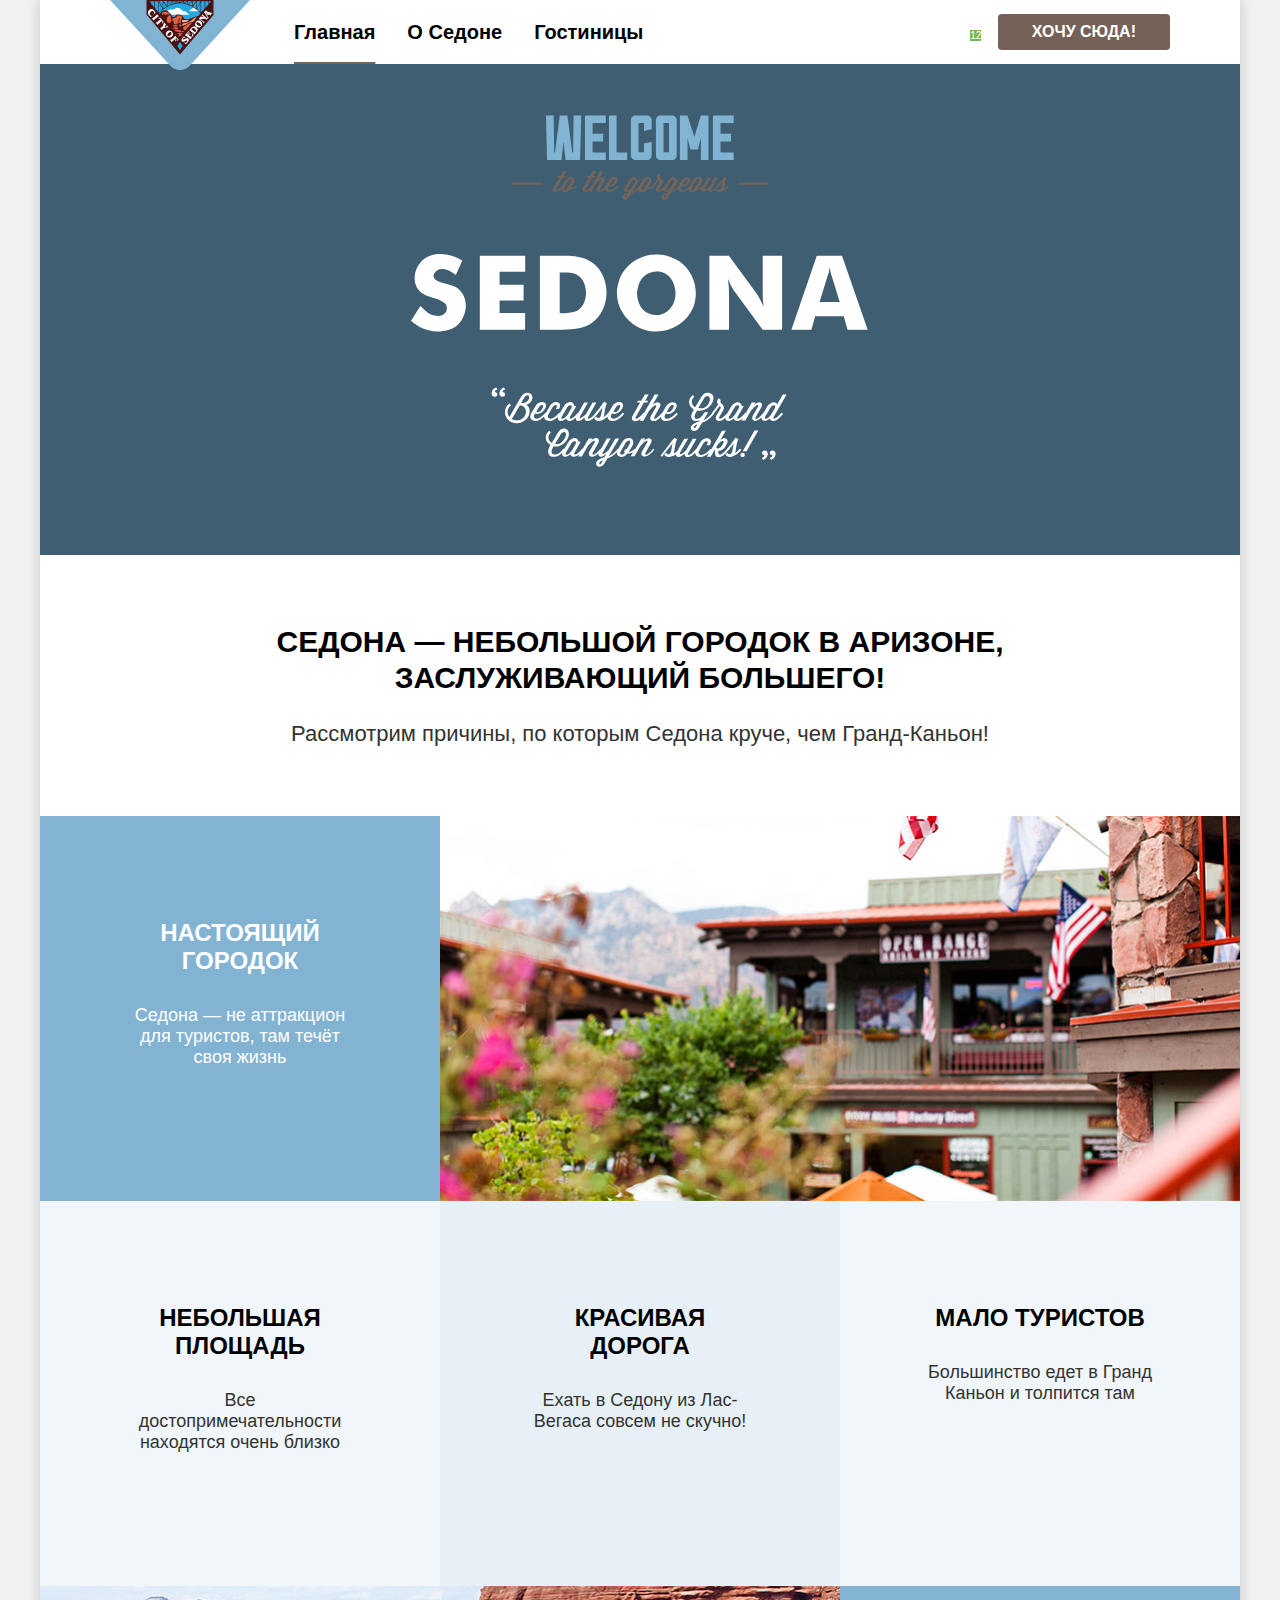
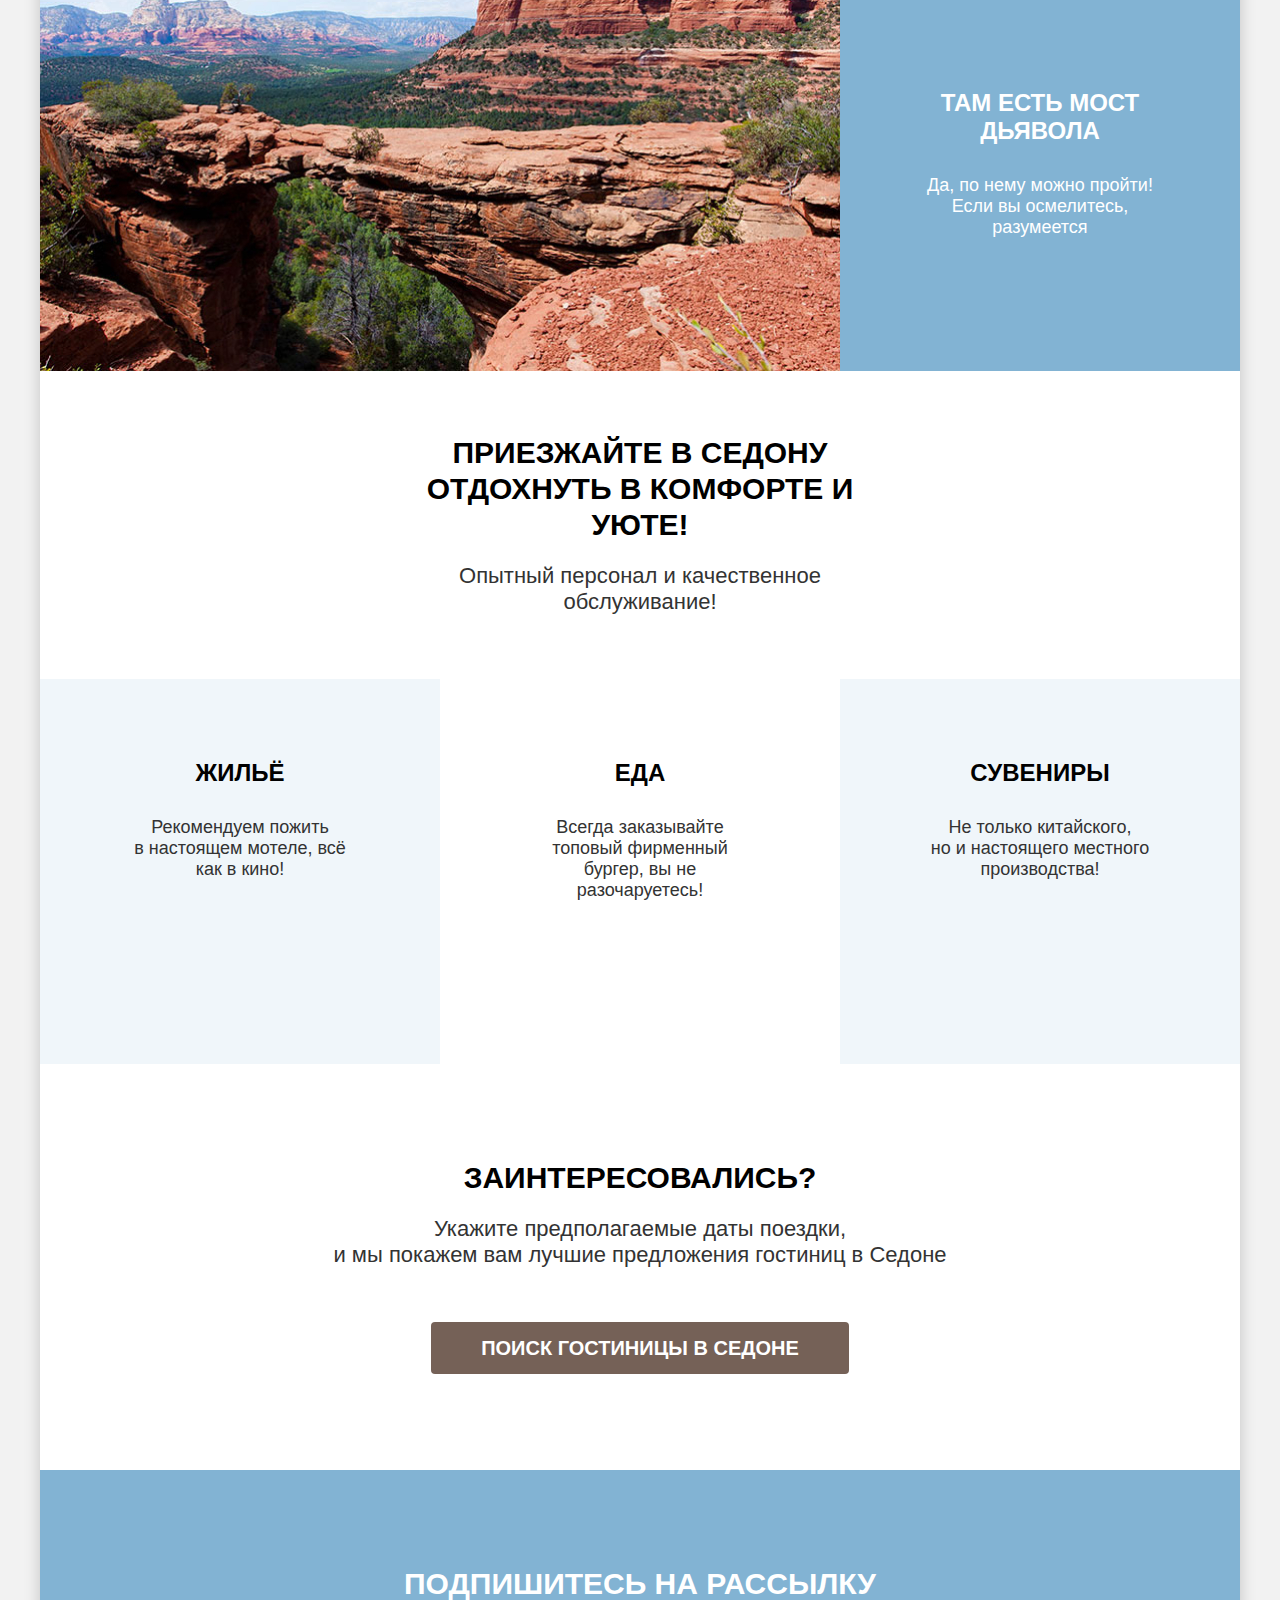
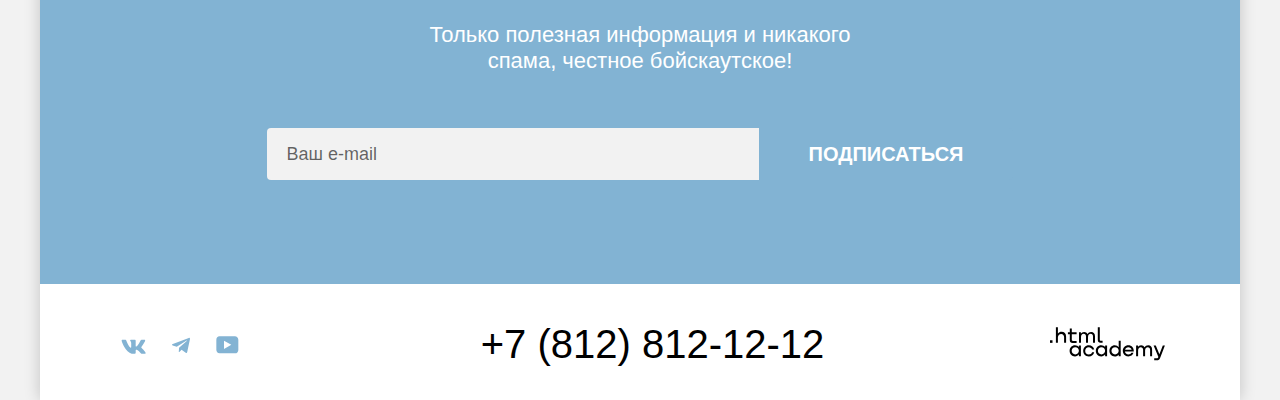
==== index.html @ f169b157 "Добавляет состояния кнопкам" ====
<!DOCTYPE html>
<html lang="ru">

  <head>
    <meta charset="utf-8">
    <title>HTML Academy: Седона</title>
    <link rel="stylesheet" href="styles/styles.css">
  </head>

  <body>
    <div class="page-container">

      <header class="page-header">
        <a href="index.html" aria-current="page" class="logo">
          <img src="images/logo.svg" width="140" height="70" alt="Логотип городка Седона">
        </a>
        <nav class="page-navigation">
          <ul class="navigation-list">
            <li class="navigation-item">
              <a href="index.html" aria-current="page" class="navigation-link active-nav-item">Главная</a>
            </li>
            <li class="navigation-item">
              <a href="#" class="navigation-link">О Седоне</a>
            </li>
            <li class="navigation-item">
              <a href="catalog.html" class="navigation-link">Гостиницы</a>
            </li>
          </ul>
          <ul class="user-navigation">
            <li class="user-navigation-item icon-item">
              <a class="nav-btn-icon btn-search" href="#">
                <span class="visually-hidden">Поиск по сайту</span>
              </a>
            </li>
            <li class="user-navigation-item icon-item">
              <a class="nav-btn-icon btn-favorite" href="#">
                <span class="visually-hidden">Избранное</span>
                <span class="favorite-list-counter">12</span>
              </a>
            </li>
            <li class="user-navigation-item special-nav-btn">
              <a class="main-btn btn-modal" href="#">Хочу сюда!</a>
            </li>
          </ul>
        </nav>
      </header>
      <main class="main-index main-flex">
        <header class="main-header">
          <h1 class="visually-hidden">Добро пожаловать в Седону</h1>
          <img class="welcome-pic" src="images/welcome-to-sedona.svg" width="458" height="352"
            alt="Welcome to the gorgeous Sedona - 'Because the Grand Canyon sucks!">
        </header>
        <section class="advantages lead-adv">
          <div class="lead-adv-text-container">
            <h2 class="visually-hidden">Преимущества</h2>
            <p class="slogan">Седона — небольшой городок в Аризоне, заслуживающий большего!</p>
            <p>Рассмотрим причины, по которым Седона круче, чем Гранд-Каньон!</p>
          </div>
          <ul class="adv-list lead-adv-list">
            <li class="adv-item adv-dark-bg adv-with-pic">
              <div class="adv-with-pic-text-container">
                <h3>Настоящий городок</h3>
                <p>Седона — не аттракцион для туристов, там течёт своя жизнь</p>
              </div>
              <img class="adv-pic" src="images/adv-pic-sedona-streets.jpg" width="800" height="385" alt="Улицы Седоны">
            </li>
            <li class="adv-item adv-light-bg">
              <h3>Небольшая площадь</h3>
              <p>Все достопримечательности находятся очень близко</p>
            </li>
            <li class="adv-item adv-medium-bg">
              <h3>Красивая дорога</h3>
              <p>Ехать в Седону из Лас-Вегаса совсем не скучно!</p>
            </li>
            <li class="adv-item adv-light-bg">
              <h3>Мало туристов</h3>
              <p>Большинство едет в Гранд Каньон и толпится там</p>
            </li>
            <li class="adv-item adv-dark-bg adv-with-pic">
              <div class="adv-with-pic-text-container">
                <h3>Там есть мост дьявола</h3>
                <p>Да, по нему можно пройти! Если вы осмелитесь, разумеется</p>
              </div>
              <img class="adv-pic adv-pic-reverse" src="images/adv-pic-devil-bridge.jpg" width="800" height="385" alt="Мост Дьявола">
            </li>
          </ul>
        </section>
        <section class="advantages adv-service">
          <div class="adv-service-text-container">
            <h2 class="visually-hidden">Услуги</h2>
            <p class="slogan">Приезжайте в Седону отдохнуть в комфорте и уюте!</p>
            <p>Опытный персонал и качественное обслуживание!</p>
          </div>
          <ul class="adv-list adv-service-list">
            <li class="adv-service-item adv-service-home">
              <h3>Жильё</h3>
              <p>Рекомендуем пожить</br> в настоящем мотеле, всё как в кино!</p>
            </li>
            <li class="adv-service-item adv-service-food">
              <h3>Еда</h3>
              <p>Всегда заказывайте</br> топовый фирменный бургер, вы не разочаруетесь!</p>
            </li>
            <li class="adv-service-item adv-service-present">
              <h3>Сувениры</h3>
              <p>Не только китайского,</br> но и настоящего местного производства!</p>
            </li>
          </ul>
        </section>
        <section class="booking">
          <h2>Заинтересовались?</h2>
          <p>Укажите предполагаемые даты поездки,</br> и мы покажем вам лучшие предложения гостиниц в Седоне</p>
          <a href="catalog.html" class="main-btn btn-catalog">Поиск гостиницы в Седоне</a>
        </section>
        <section class="subscribe extra-subscribe">
          <h2>Подпишитесь на рассылку</h2>
          <p>Только полезная информация и никакого спама, честное бойскаутское!</p>
          <form class="subscribe-form" action="https://echo.htmlacademy.ru/" method="post">
            <label class="visually-hidden" for="subscribe-field">Ваш e-mail</label>
            <input class="subscribe-form-input" type="email" name="subscribe-mail" id="subscribe-field" required placeholder="Ваш e-mail">
            <button class="sub-btn subscribe-submit-btn" type="submit">Подписаться</button>
          </form>
        </section>
      </main>
      <footer class="page-footer">
        <section class="footer-social">
          <h2 class="visually-hidden">Мы в социальных сетях</h2>
          <ul class="social-list">
            <li class="social-list-item">
              <a class="btn-icon btn-social" href="https://vk.com/htmlacademy">
                <span class="visually-hidden">Vkontakte</span>
                <svg class="social-icon" xmlns="http://www.w3.org/2000/svg" width="25" height="15" viewBox="0 0 25 15"
                  fill="none" role="img" aria-label="Логотип 'В контакте'">
                  <path fill-rule="evenodd" clip-rule="evenodd"
                    d="M24.1164 1.80445C24.2824 1.25845 24.1164 0.856445 23.3214 0.856445H20.6964C20.0284 0.856445 19.7204 1.20345 19.5534 1.58645C19.5534 1.58645 18.2184 4.78245 16.3274 6.85845C15.7154 7.46045 15.4374 7.65145 15.1034 7.65145C14.9364 7.65145 14.6854 7.46045 14.6854 6.91345V1.80445C14.6854 1.14845 14.5014 0.856445 13.9454 0.856445H9.81738C9.40038 0.856445 9.14938 1.16045 9.14938 1.44945C9.14938 2.07045 10.0954 2.21445 10.1924 3.96245V7.76045C10.1924 8.59345 10.0394 8.74444 9.70538 8.74444C8.81538 8.74444 6.65038 5.53345 5.36538 1.85945C5.11638 1.14445 4.86438 0.856445 4.19338 0.856445H1.56638C0.816382 0.856445 0.666382 1.20345 0.666382 1.58645C0.666382 2.26845 1.55638 5.65645 4.81138 10.1374C6.98138 13.1974 10.0364 14.8564 12.8194 14.8564C14.4884 14.8564 14.6944 14.4884 14.6944 13.8534V11.5404C14.6944 10.8034 14.8524 10.6564 15.3814 10.6564C15.7714 10.6564 16.4384 10.8484 17.9964 12.3234C19.7764 14.0724 20.0694 14.8564 21.0714 14.8564H23.6964C24.4464 14.8564 24.8224 14.4884 24.6064 13.7604C24.3684 13.0364 23.5184 11.9854 22.3914 10.7384C21.7794 10.0284 20.8614 9.26345 20.5824 8.88045C20.1934 8.38945 20.3044 8.17044 20.5824 7.73345C20.5824 7.73345 23.7824 3.30745 24.1154 1.80445H24.1164Z"
                    fill="#83B3D3" />
                </svg>
              </a>
            </li>
            <li class="social-list-item">
              <a class="btn-icon btn-social" href="https://t.me/htmlacademy">
                <span class="visually-hidden">Telegram</span>
                <svg class="social-icon" xmlns="http://www.w3.org/2000/svg" width="18" height="17" viewBox="0 0 18 17"
                  fill="none" role="img" aria-label="Логотип 'Telegram'">
                  <path
                    d="M16.785 0.955705L0.840489 7.1042C-0.247661 7.54126 -0.241365 8.14828 0.640845 8.41897L4.73445 9.69597L14.2058 3.72014C14.6537 3.44766 15.0629 3.59424 14.7265 3.89281L7.05283 10.8183H7.05103L7.05283 10.8192L6.77045 15.0387C7.18413 15.0387 7.36669 14.8489 7.59871 14.625L9.58705 12.6915L13.7229 15.7464C14.4855 16.1664 15.0332 15.9506 15.2229 15.0405L17.9379 2.2453C18.2158 1.13107 17.5126 0.626562 16.785 0.955705Z"
                    fill="#83B3D3" />
                </svg>
              </a>
            </li>
            <li class="social-list-item">
              <a class="btn-icon btn-social" href="https://www.youtube.com/user/htmlacademyru">
                <span class="visually-hidden">Youtube</span>
                <svg class="social-icon" xmlns="http://www.w3.org/2000/svg" width="23" height="18" viewBox="0 0 23 18"
                  fill="none" role="img" aria-label="Логотип 'You Tube'">
                  <path
                    d="M18.9402 0.356445H3.50738C1.64668 0.356445 0.333252 1.9502 0.333252 3.75645V13.8502C0.333252 15.7627 1.64668 17.3564 3.50738 17.3564H19.1591C20.8009 17.3564 22.3333 15.7627 22.3333 13.9564V3.75645C22.1143 1.9502 20.8009 0.356445 18.9402 0.356445ZM7.99494 12.8939V4.81894L15.3283 8.85645L7.99494 12.8939Z"
                    fill="#83B3D3" />
                </svg>
              </a>
            </li>
          </ul>
        </section>
        <section class="footer-contacts">
          <h2 class="visually-hidden">Контакты</h2>
          <a class="footer-contacts-phone" href="tel:+78128121212">+7 (812) 812-12-12</a>
        </section>
        <section class="about-developer">
          <h2 class="visually-hidden">Сделано в 'html academy'</h2>
          <a class="about-developer-contacts" href="https://htmlacademy.ru/">
            <svg class="developer-logo" xmlns="http://www.w3.org/2000/svg" width="115" height="34" viewBox="0 0 115 34"
              fill="none" role="img" aria-label="Логотип 'html academy'">
              <path d="M0 13.2564V15.8564H2.5V13.2564H0Z" fill="black" />
              <path
                d="M11.6 4.85645C10 4.85645 8.8 5.55645 8 6.55645H7.9V0.356445H5.9V15.8564H7.9V10.5564C7.9 8.45645 9.2 6.95645 11.2 6.95645C13 6.95645 14.1 8.35645 14.1 10.1564V15.8564H16.1V9.75644C16.2 6.75644 14.3 4.85645 11.6 4.85645Z"
                fill="black" />
              <path
                d="M26.6 5.15645H21.8V1.45645H19.8V5.25645H17.9V7.25645H19.8V13.2564C19.8 14.9564 20.8 15.9564 22.5 15.9564H26.6V13.9564H22.9C22.2 13.9564 21.8 13.5564 21.8 12.8564V7.15645H26.6V5.15645Z"
                fill="black" />
              <path
                d="M41.1 4.95645C39.5 4.95645 38.2 5.75644 37.6 7.05645H37.5C36.9 5.85645 35.7 4.95645 34.1 4.95645C32.7 4.95645 31.6 5.75645 31 6.75645H30.9V5.15645H29V15.7564H31V10.3564C31 8.35645 32 6.85645 33.6 6.85645C35.1 6.85645 36 7.85645 36 9.45645V15.7564H38V10.1564C38 7.75645 39.4 6.85645 40.6 6.85645C42.1 6.85645 43 7.85645 43 9.45645V15.7564H45V9.25644C45.1 6.75644 43.6 4.95645 41.1 4.95645Z"
                fill="black" />
              <path
                d="M47.8 13.0564C47.8 14.7564 48.8 15.7564 50.6 15.7564H52.6V13.7564H50.9C50.2 13.7564 49.8 13.3564 49.8 12.6564V0.356445H47.8V13.0564Z"
                fill="black" />
              <path
                d="M28.9 20.0564C28 18.9564 26.7 18.2564 25 18.2564C21.9 18.2564 19.6 20.5564 19.6 23.8564C19.6 27.1564 21.9 29.4564 25 29.4564C26.8 29.4564 28 28.6564 28.8 27.5564H28.9V29.1564H30.9V18.5564H28.9V20.0564ZM25.3 27.4564C23.1 27.4564 21.7 25.8564 21.7 23.8564C21.7 21.8564 23.1 20.2564 25.3 20.2564C27.5 20.2564 28.9 21.8564 28.9 23.8564C28.9 25.7564 27.5 27.4564 25.3 27.4564Z"
                fill="black" />
              <path
                d="M44.2 22.3564C43.7 19.9564 41.6 18.2564 38.8 18.2564C35.4 18.2564 33.2 20.7564 33.2 23.8564C33.2 26.9564 35.4 29.4564 38.8 29.4564C41.6 29.4564 43.7 27.6564 44.2 25.2564H42.1C41.7 26.5564 40.4 27.5564 38.8 27.5564C36.6 27.5564 35.2 25.9564 35.2 23.9564C35.2 21.9564 36.6 20.3564 38.8 20.3564C40.4 20.3564 41.6 21.3564 42.1 22.5564H44.2V22.3564Z"
                fill="black" />
              <path
                d="M55.1 20.0564C54.2 18.9564 52.9 18.2564 51.2 18.2564C48.1 18.2564 45.8 20.5564 45.8 23.8564C45.8 27.1564 48.1 29.4564 51.2 29.4564C53 29.4564 54.2 28.6564 55 27.5564H55.1V29.1564H57.1V18.5564H55.1V20.0564ZM51.5 27.4564C49.3 27.4564 47.9 25.8564 47.9 23.8564C47.9 21.8564 49.3 20.2564 51.5 20.2564C53.7 20.2564 55.1 21.8564 55.1 23.8564C55.1 25.7564 53.6 27.4564 51.5 27.4564Z"
                fill="black" />
              <path
                d="M68.7 20.1564C67.8 19.0564 66.5 18.2564 64.8 18.2564C61.7 18.2564 59.4 20.5564 59.4 23.8564C59.4 27.1564 61.6 29.4564 64.8 29.4564C66.5 29.4564 67.8 28.6564 68.6 27.6564H68.7V29.1564H70.7V13.7564H68.7V20.1564ZM65.1 27.4564C62.9 27.4564 61.5 25.8564 61.5 23.8564C61.5 21.8564 62.9 20.2564 65.1 20.2564C67.3 20.2564 68.7 21.8564 68.7 23.8564C68.6 25.8564 67.2 27.4564 65.1 27.4564Z"
                fill="black" />
              <path
                d="M78.3 18.2564C75 18.2564 72.8 20.7564 72.8 23.8564C72.8 26.8564 74.9 29.4564 78.3 29.4564C80.8 29.4564 82.8 28.1564 83.5 25.8564H81.4C80.9 26.8564 79.8 27.4564 78.4 27.4564C76.5 27.4564 75.1 26.1564 75 24.5564H83.8C84 20.9564 81.8 18.2564 78.3 18.2564ZM78.3 20.1564C80 20.1564 81.3 21.1564 81.6 22.7564H75.1C75.4 21.2564 76.6 20.1564 78.3 20.1564Z"
                fill="black" />
              <path
                d="M98.2 18.2564C96.6 18.2564 95.3 19.0564 94.6 20.2564H94.5C93.9 19.0564 92.7 18.2564 91.1 18.2564C89.7 18.2564 88.6 18.9564 88 20.0564V18.5564H86.1V29.1564H88.1V23.7564C88.1 21.7564 89.1 20.3564 90.7 20.2564C92.2 20.2564 93.1 21.2564 93.1 22.8564V29.1564H95.1V23.5564C95.1 21.1564 96.5 20.2564 97.7 20.2564C99.2 20.2564 100.1 21.2564 100.1 22.8564V29.1564H102.1V22.6564C102.2 20.0564 100.7 18.2564 98.2 18.2564Z"
                fill="black" />
              <path
                d="M109.4 27.3564L105.8 18.4564H103.6L108.4 30.0564C108.1 30.9564 107.7 31.2564 106.7 31.2564H104.2V33.2564H106.7C108.5 33.2564 109.5 32.4564 110.2 30.6564L114.9 18.4564H112.8L109.4 27.3564Z"
                fill="black" />
            </svg>
          </a>
        </section>
      </footer>
    </div>
  </body>

</html>
---- styles/styles.css ----
@font-face {
  font-family: "PT Sans";
  font-style: normal;
  font-weight: 400;
  src: url("../fonts/ptsans-400.woff2") format("woff2");
  font-display: swap;
}

@font-face {
  font-family: "PT Sans";
  font-style: normal;
  font-weight: 700;
  src: url("../fonts/ptsans-700.woff2") format("woff2");
  font-display: swap;
}
html {
  height: 100%;
}

body {
  font-family: "PT Sans", sans-serif;
  font-size: 22px;
  line-height: 26px;
  color: #333333;
  background-color: #F2F2F2;
  margin: 0 auto;
  height: 100%;
}

.page-container {
  background-color: #FFFFFF;
  box-shadow: 0 0 15px 0 rgba(0, 0, 0, 0.20);
  width: 1200px;
  margin: 0 auto;
  display: flex;
  flex-direction: column;
  min-height: 100%;
}

/* чтобы спрятать скрытые элементы */
.visually-hidden {
  position: absolute;
  width: 1px;
  height: 1px;
  margin: -1px;
  padding: 0;
  border: 0;
  clip: rect(0 0 0 0);
  overflow: hidden;
}

/* состояния кнопок */
.sub-btn,
.transparent-btn,
.control-input,
.select-control {
  cursor: pointer;
}

.main-btn:hover,
.main-btn:focus {
  background-color: #615048;
}

.main-btn:active {
  background-color: #756157;
  color: rgba(255, 255, 255, 0.3);
}

.main-btn:disabled {
  background-color: #E5E5E5;
  color: #FFFFFF;
}

.sub-btn:hover,
.sub-btn:focus {
  background-color: #68A2CA;
}

.sub-btn:active {
  color: rgba(255, 255, 255, 0.3);
  background-color: #82B3D3;
}

.sub-btn:disabled {
  background-color: #E5E5E5;
  color: #FFFFFF;
}

.active-btn:hover,
.active-btn:focus {
  background-color: #6C9E42;
}

.active-btn:active {
  background-color: #7DB54F;
}

.active-btn:disabled {
  background-color: #E5E5E5;
  color: #FFFFFF;
}

.transparent-btn:hover {
  opacity: 0.6;
}

.transparent-btn:focus {
  border: 3px solid #83B3D3;
  color: #FFFFFF;
}

.transparent-btn:active {
  color: rgba(255, 255, 255, 0.3);
}

.transparent-btn:disabled {
  opacity: 0.1;
}

/* ---header--- */
.page-header {
  display: flex;
  position: relative;
  padding: 0 70px;
  min-height: 64px;
}

.logo {
  position: absolute;
  display: block;
}

.logo img {
  display: block;
  max-width: 100%;
  max-height: 100%;
  object-fit: contain;
}

.page-navigation {
  font-size: 20px;
  font-weight: 700;
  line-height: 24px;
  text-align: center;
  color: #000000;
  display: flex;
  width: 892px;
  justify-content: space-between;
  margin-left: auto;
}

/* Основная навигация */
.navigation-list {
  padding: 0;
  margin: 0;
  list-style: none;
  display: flex;
  flex-wrap: wrap;
  max-width: 539px;
}

.navigation-item {
  display: flex;
  justify-content: center;
  align-items: center;
}

.navigation-link {
  color: inherit;
  text-decoration: none;
  padding: 20px 16px;
}

.active-nav-item {
  text-decoration-line: underline;
  text-decoration-color: #756257;
  text-decoration-style: solid;
  text-decoration-thickness: 2px;
  text-underline-offset: 23px;
}
/* Дополнительная навигация */
.user-navigation {
  padding: 0;
  margin: 0;
  list-style: none;
  display: flex;
  flex-wrap: wrap;
  max-width: 348px;
}

.user-navigation-item {
  display: flex;
  flex-wrap: wrap;
  justify-content: center;
  align-items: center;
}

.icon-item {
  width: 44px;
}

.user-navigation a {
  color: inherit;
  text-decoration: none;
}

.nav-btn-icon {
  line-height: 20px;
  width: 44px;
  padding: 22px 12px;
}

.favorite-list-counter {
  font-size: 10px;
  font-style: normal;
  font-weight: 400;
  line-height: 10px;
  text-align: center;
  color: #FFFFFF;
  background-color: #7DB54F;
}

.special-nav-btn {
  margin-left: auto;
  align-self: center;
  color: #FFFFFF;
}

.btn-modal {
  font-size: 16px;
  line-height: 20px;
  text-transform: uppercase;
  background-color: #756157;
  max-width: 250px;
  color: inherit;
  padding: 8px 34px;
  border-radius: 4px;
}


/* ---main-index--- */
.main-flex {
  flex-grow: 1;
}

.main-header {
  text-align: center;
  background-color: #3F5E72;
  background-image: url(../images/index-main-header-figure.svg), url(../images/index-main-header-background.jpg);
  background-size: auto, cover;
  background-repeat: no-repeat;
  background-position: bottom;
  padding: 51px 371px 82px;
}

.welcome-pic {
  max-width: 100%;
  max-height: 100%;
  object-fit: contain;
}

.advantages {
  text-align: center;
}

/* Текстовые блоки преимуществ */
.slogan {
  font-size: 30px;
  font-weight: 700;
  line-height: 36px;
  text-transform: uppercase;
  color: #000000;
}

.lead-adv-text-container {
  padding: 69px 200px;
}

.lead-adv-text-container p {
  margin: 0 auto;
}

.lead-adv-text-container .slogan {
  margin-bottom: 25px;
}

.adv-service-text-container {
  padding: 64px 340px;
}

.adv-service-text-container p {
  margin: 0 auto;
}

.adv-service-text-container .slogan {
  margin-bottom: 20px;
}

/* списки преимуществ */
.adv-list {
  font-size: 18px;
  line-height: 21px;
  list-style: none;
  margin: 0;
  padding: 0;
}

/* основной список преимущест */
.lead-adv-list {
  display: grid;
  grid-template-columns: repeat(3, 1fr);
  grid-template-rows: repeat(3, auto);
  grid-auto-rows: auto;
}

.adv-item, .adv-with-pic-text-container {
  box-sizing: border-box;
  padding: 103px 84px;
  min-height: 385px;
}

.adv-with-pic {
  grid-column: 1/-1;
  display: grid;
  grid-template-columns: repeat(3, 1fr);
  padding: 0;
}

.adv-pic {
  max-width: 100%;
  max-height: 100%;
  object-fit: contain;
  grid-column: span 2;
  align-self: center;
}

.adv-pic-reverse {
  order: -1;
}

.adv-list h3 {
  font-size: 24px;
  font-weight: 700;
  line-height: 28px;
  text-transform: uppercase;
  color: #000000;
  margin: 0 0 30px;
}

.adv-list p {
  margin: 30px 0 0;
}

.adv-dark-bg h3,
.adv-dark-bg p {
  color: #FFFFFF;
}

.adv-dark-bg {
  background-color: #82B3D3;
}

.adv-medium-bg {
  background-color: rgba(131, 179, 211, 0.2);
}

.adv-light-bg {
  background-color: rgba(131, 179, 211, 0.12);
}

/* список преимуществ сервиса */
.adv-service-list {
  display: grid;
  grid-template-columns: repeat(3, 1fr);
}

.adv-service-item {
  box-sizing: border-box;
  padding: 80px 85px;
  min-height: 385px;
}

.adv-service-home {
  background-color: rgba(131, 179, 211, 0.12);
}

.adv-service-present {
  background-color: rgba(131, 179, 211, 0.12);
}

/* Промо-секция для поиска гостиниц */
.booking {
  text-align: center;
  padding: 96px 200px;
  margin: 0 auto;
}

.booking h2 {
  font-size: 30px;
  font-weight: 700;
  line-height: 36px;
  text-transform: uppercase;
  color: #000000;
  margin: 0 auto 20px;
}

.booking p {
  margin: 0 auto 54px;
}

.btn-catalog {
  color: #FFFFFF;
  font-size: 20px;
  font-weight: 700;
  line-height: 36px;
  text-transform: uppercase;
  text-decoration: none;
  background-color: #756157;
  display: inline-block;
  border-radius: 4px;
  padding: 8px 50px;
  margin: 0 auto;
}

/* Подписка */
.subscribe {
  text-align: center;
  padding: 96px 200px 104px;
}

.subscribe h2 {
  color: #000000;
  font-size: 30px;
  font-weight: 700;
  line-height: 36px;
  text-transform: uppercase;
  margin: 0 auto 20px;
}

.subscribe p {
  width: 475px;
  margin: 0 auto 54px;
}

.subscribe-form {
  display: flex;
  justify-content: center;
}

.subscribe-form-input {
  font-family: inherit;
  font-size: 18px;
  font-weight: 700;
  line-height: 24px;
  color: #000000;
  background-color: #F2F2F2;
  width: 452px;
  padding: 12px 20px;
  border: none;
  border-radius: 4px 0 0 4px;
}

.subscribe-form-input::placeholder {
  font-weight: 400;
  color: rgba(0, 0, 0, 0.6);
}

.subscribe-submit-btn {
  font-family: inherit;
  font-size: 20px;
  font-weight: 700;
  line-height: 36px;
  text-transform: uppercase;
  color: #FFFFFF;
  background-color: #82B3D3;
  max-width: 300px;
  border: none;
  border-radius: 0 4px 4px 0;
  padding: 8px 50px;
}

/* subscribe extra-style for index-page*/
.extra-subscribe {
  color: #FFFFFF;
  background-color: #82B3D3;
  background-image: url(../images/index-subscribe-bg.jpg);
  background-size: cover;
  background-repeat: no-repeat;
  background-position: bottom;
}

.extra-subscribe h2 {
  color: #FFFFFF;
}

/* ---footer---  */
.page-footer {
  color: #000000;
  text-align: center;
  display: flex;
  padding: 40px 70px 30px;
  justify-content: space-between;
}

.social-list {
  list-style: none;
  margin: 0;
  padding: 0;
  display: flex;
  min-width: 145px;
}
.social-list-item {
  display: flex;
}

.btn-social {
  width: 27px;
  padding: 10px;
}

.footer-contacts {
  max-width: 720px;
}

.footer-contacts-phone {
  font-size: 40px;
  line-height: 40px;
  text-transform: uppercase;
  text-decoration: none;
  color: inherit;
}

.about-developer {
  display: flex;
  width: 120px;
  align-items: center;
}

/* ---catalog--- */
/* main-header */
.catalog-main-header {
  font-size: 18px;
  line-height: 23px;
  color: #FFFFFF;
  background-color: #82B3D3;
  background-image: url(../images/catalog-main-header-bg.jpg);
  background-size: cover;
  background-repeat: no-repeat;
  background-position: bottom;
  padding: 35px 70px 70px;
  margin-bottom: 50px;
}

.catalog-main-header h1 {
  font-size: 60px;
  font-weight: 700;
  line-height: 78px;
  text-align: left;
  color: #FFFFFF;
  margin: 0 0 8px;
}

/* хлебные крошки */
.breadcrumbs {
  font-size: 16px;
  line-height: 21px;
  list-style: none;
  padding: 0;
  margin: 0 0 40px;
  display: flex;
  flex-wrap: wrap;
}

.breadcrumbs-item {
  display: flex;
  flex-wrap: wrap;
}

.breadcrumbs-index {
  display: block;
  background-image: url(../images/breadcrumbs-index.svg);
  background-size: contain;
  background-color: transparent;
  background-repeat: no-repeat;
  background-position: center;
  width: 13px;
  height: 100%;
}

.breadcrumbs-item:not(:first-child)::before {
  content: "";
  display: block;
  background-image: url(../images/breadcrumbs-arrow.svg);
  background-size: contain;
  background-repeat: no-repeat;
  background-position: center;
  width: 8px;
  height: 100%;
  margin: 0 10px;
}

.breadcrumbs-link {
  color: inherit;
  text-decoration: none;
}

/* фильтры */
.catalog-filter {
  display: flex;
}

.catalog-filter-group {
  border: none;
  padding: 0;
  margin: 0 70px 0 0;
}

.catalog-filter-group:last-child {
  margin-right: 0;
}

.catalog-filter-group-title {
  font-size: 20px;
  font-weight: 700;
  line-height: 24px;
  margin-bottom: 32px;
}

.catalog-filter-group-setting {
  list-style: none;
  padding: 0;
  margin: 0;
}

.catalog-filter-group-item:not(:last-child) {
  margin-bottom: 16px;
}

.catalog-filter-type {
  margin-right: auto;
}

/* форма ранжирования цен */
.catalog-filter-group-price {
  width: 288px;
}

.price-control-wrapper {
  display: grid;
  grid-template-columns: 1fr 1fr;
  grid-template-rows: 48px;
  column-gap: 2px;
  align-items: center;
}

.price-control-min {
  grid-column: 1/2;
  grid-row: 1/2;
  z-index: 1;
}

.input-price-min {
  grid-column: 1/2;
  grid-row: 1/2;
  border-radius: 4px 0 0 4px;
}

.price-control-max {
  grid-column: 2/3;
  grid-row: 1/2;
  z-index: 1;
}

.input-price-max {
  grid-column: 2/3;
  grid-row: 1/2;
  border-radius: 0 4px 4px 0;
}

.control-input-price::-webkit-outer-spin-button,
.control-input-price::-webkit-inner-spin-button {
  -webkit-appearance: none;
  margin: 0;
}

.control-input-price {
  -moz-appearance: textfield;
  font-family: inherit;
  font-weight: 700;
  line-height: 24px;
  color: #000000;
  box-sizing: border-box;
  background-color: #F2F2F2;
  width: 143px;
  padding: 12px 40px 12px 20px;
  border: none;
}

.price-control {
  color: rgba(0, 0, 0, 0.3);
  text-align: right;
  padding-right: 20px;
  justify-self: end;
  cursor: text;
}

/* кнопки фильтров */
.catalog-filter-group-btn {
  display: flex;
  flex-direction: column;
  justify-content: flex-end;
  gap: 32px;
}

.catalog-filter-submit-btn {
  font-family: inherit;
  font-size: 16px;
  font-weight: 700;
  line-height: 20px;
  text-transform: uppercase;
  color: #FFFFFF;
  background-color: #82B3D3;
  max-width: 200px;
  padding: 8px 50px;
  border: none;
  border-radius: 4px;
}

.catalog-filter-reset-btn {
  font-family: inherit;
  font-size: 16px;
  font-weight: 700;
  line-height: 20px;
  text-transform: uppercase;
  text-align: center;
  color: #FFFFFF;
  background-color: transparent;
  max-width: 200px;
  padding: 8px 50px;
  border: none;
  border-radius: 4px;
}

.catalog-filter-submit-btn:value {
  word-break: break-all;
}

/* ---catalog main--- */
.catalog-container {
  margin: 0 70px 60px;
}

.catalog-setting-data {
  display: flex;
  align-items: center;
  margin-bottom: 40px;
}

.catalog-setting-data h2 {
  font-size: 30px;
  font-weight: 700;
  line-height: 36px;
  text-transform: uppercase;
  color: #000000;
  margin: 0;
  margin-right: auto;
}

.select-control {
  font-size: 18px;
  line-height: 21px;
  color: #333333;
  margin-right: 70px;
  width: 292px;
  padding: 14px 20px;
  background-color: transparent;
  border: 2px solid #E5E5E5;
  border-radius: 4px;
}

.view-list {
  list-style: none;
  padding: 0;
  margin: 0;
  display: flex;
  gap: 8px;
}

.btn-view {
  background-color: transparent;
  border: 2px solid #E5E5E5;
  border-radius: 4px;
  width: 48px;
  height: 48px;
}

.btn-view-active {
  border: 2px solid #000000;
}

/* карточки отелей */
.catalog-list {
  font-size: 18px;
  line-height: 21px;
  list-style: none;
  padding: 0 0 40px;
  margin: 0 0 40px;
  border-bottom: 1px solid #E6E6E6;
  display: flex;
  flex-wrap: wrap;
  gap: 20px;
}

.catalog-list-item {
  border: 1px solid #E6E6E6;
  box-sizing: border-box;
  border-radius: 4px;
  width: 340px;
  padding: 20px;
  display: grid;
  grid-template-columns: 1fr 1fr;
  grid-template-rows: 212px 1fr;
  gap: 16px 20px;
}

.hotel-pic {
  order: -1;
  grid-column: 1/-1;
}

.hotel-pic img {
  max-height: 100%;
  max-width: 100%;
  object-fit: contain;

}

.catalog-list h3 {
  font-size: 24px;
  font-weight: 700;
  line-height: 28px;
  color: #000000;
  margin: 0;
  grid-column: 1/-1;
}

.hotel-info {
  color: inherit;
  text-decoration: none;
  text-align: center;
}

.catalog-list-item-about {
  width: 140px;
  margin: 0;
}

.item-price {
  text-align: end;
}

.more-info-about {
  box-sizing: border-box;
  font-family: inherit;
  font-size: 16px;
  font-weight: 700;
  line-height: 20px;
  text-transform: uppercase;
  text-decoration: none;
  text-align: center;
  color: #FFFFFF;
  background-color: #756157;
  padding: 8px 26px;
  border-radius: 4px;
}

.favorite-list-adder {
  box-sizing: border-box;
  font-family: inherit;
  font-size: 16px;
  font-weight: 700;
  line-height: 20px;
  text-transform: uppercase;
  text-align: center;
  color: #FFFFFF;
  background-color: #82B3D3;
  padding: 8px 20px;
  border-radius: 4px;
  border: none;
}

.active-btn {
  background-color: #7DB54F;
  padding: 8px 18px;
}

.catalog-list-item-stars {
  background-size: contain;
  background-repeat: no-repeat;
  background-position: center;
}

.stars-2 {
  background-image: url(../images/catalog-hotel-2stars.svg);
}

.stars-3 {
  background-image: url(../images/catalog-hotel-3stars.svg);
}

.stars-4 {
  background-image: url(../images/catalog-hotel-4stars.svg);
}

.catalog-list-item-raiting {
  box-sizing: border-box;
  font-size: 16px;
  line-height: 20px;
  text-transform: uppercase;
  text-align: center;
  background-color: #F2F2F2;
  margin: 0;
  padding: 9px 22px 8px 23px;
  border-radius: 4px;
}

/* ---pagination--- */
.pagination {
  font-size: 20px;
  font-weight: 700;
  line-height: 36px;
  text-transform: uppercase;
  color: #FFFFFF;
  list-style: none;
  padding: 0;
  margin: 0;
  display: flex;
  gap: 8px;
}

.pagination-item {
  box-sizing: border-box;
  text-align: center;
  background-color: #82B3D3;
  border: 1px solid #82B3D3;
  border-radius: 4px;
  display: flex;
  justify-content: center;
  align-items: center;
  min-width: 60px;
}

.pagination-item:last-child {
  margin-right: 0;
}

.pagination-link {
  box-sizing: border-box;
  color: inherit;
  text-decoration: none;
  display: block;
  border-radius: 4px;
  padding: 12px 15px;
  min-width: 60px;
}

.pagination-item-current {
  color: #000000;
  background-color: #F2F2F2;
  cursor: default;
  border: none;
}

.pagination-separator {
  color: #000000;
  background-color: transparent;
  border: none;
  cursor: default;
}

.pagination-link:not(.pagination-link-current):hover,
.pagination-link:not(.pagination-link-current):focus {
  background-color: #68A2CA;
}

.pagination-link:not(.pagination-link-current):active {
  background-color: #82B3D3;
  color: rgba(255, 255, 255, 0.3);
}
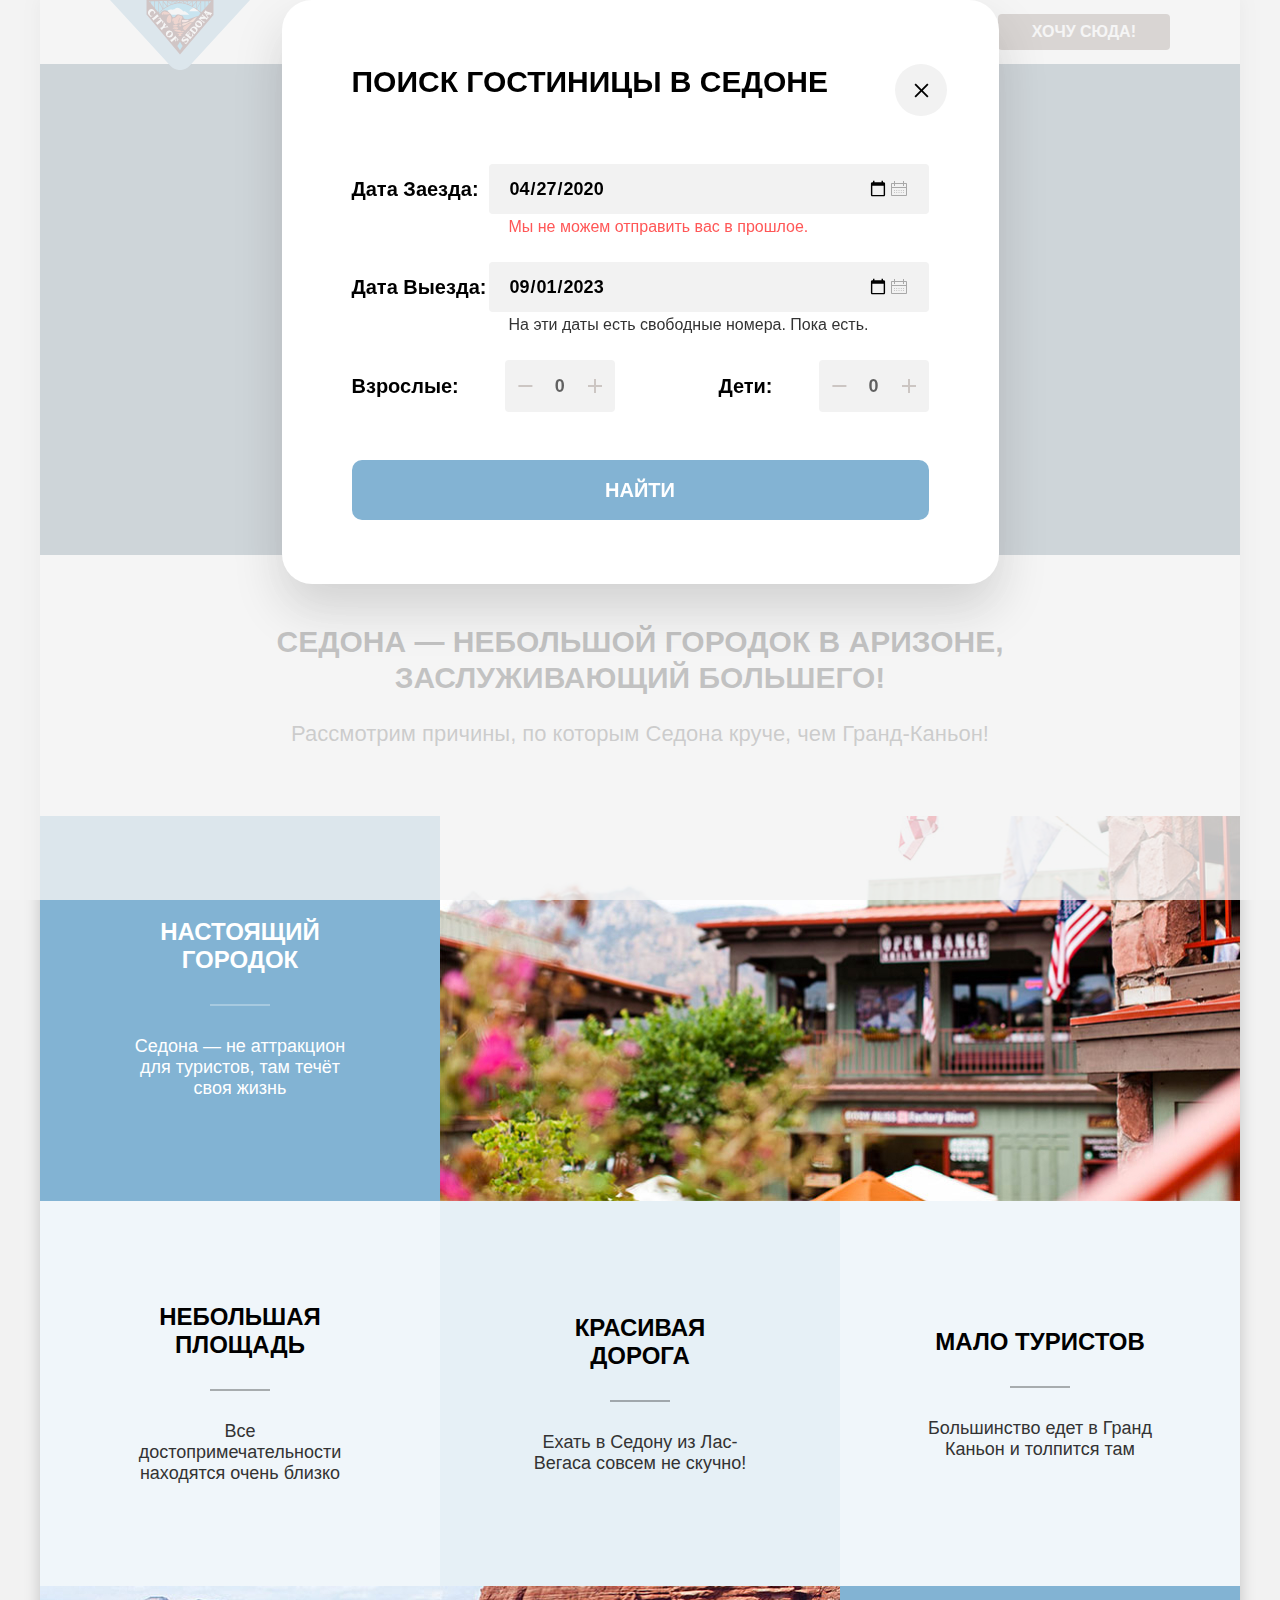
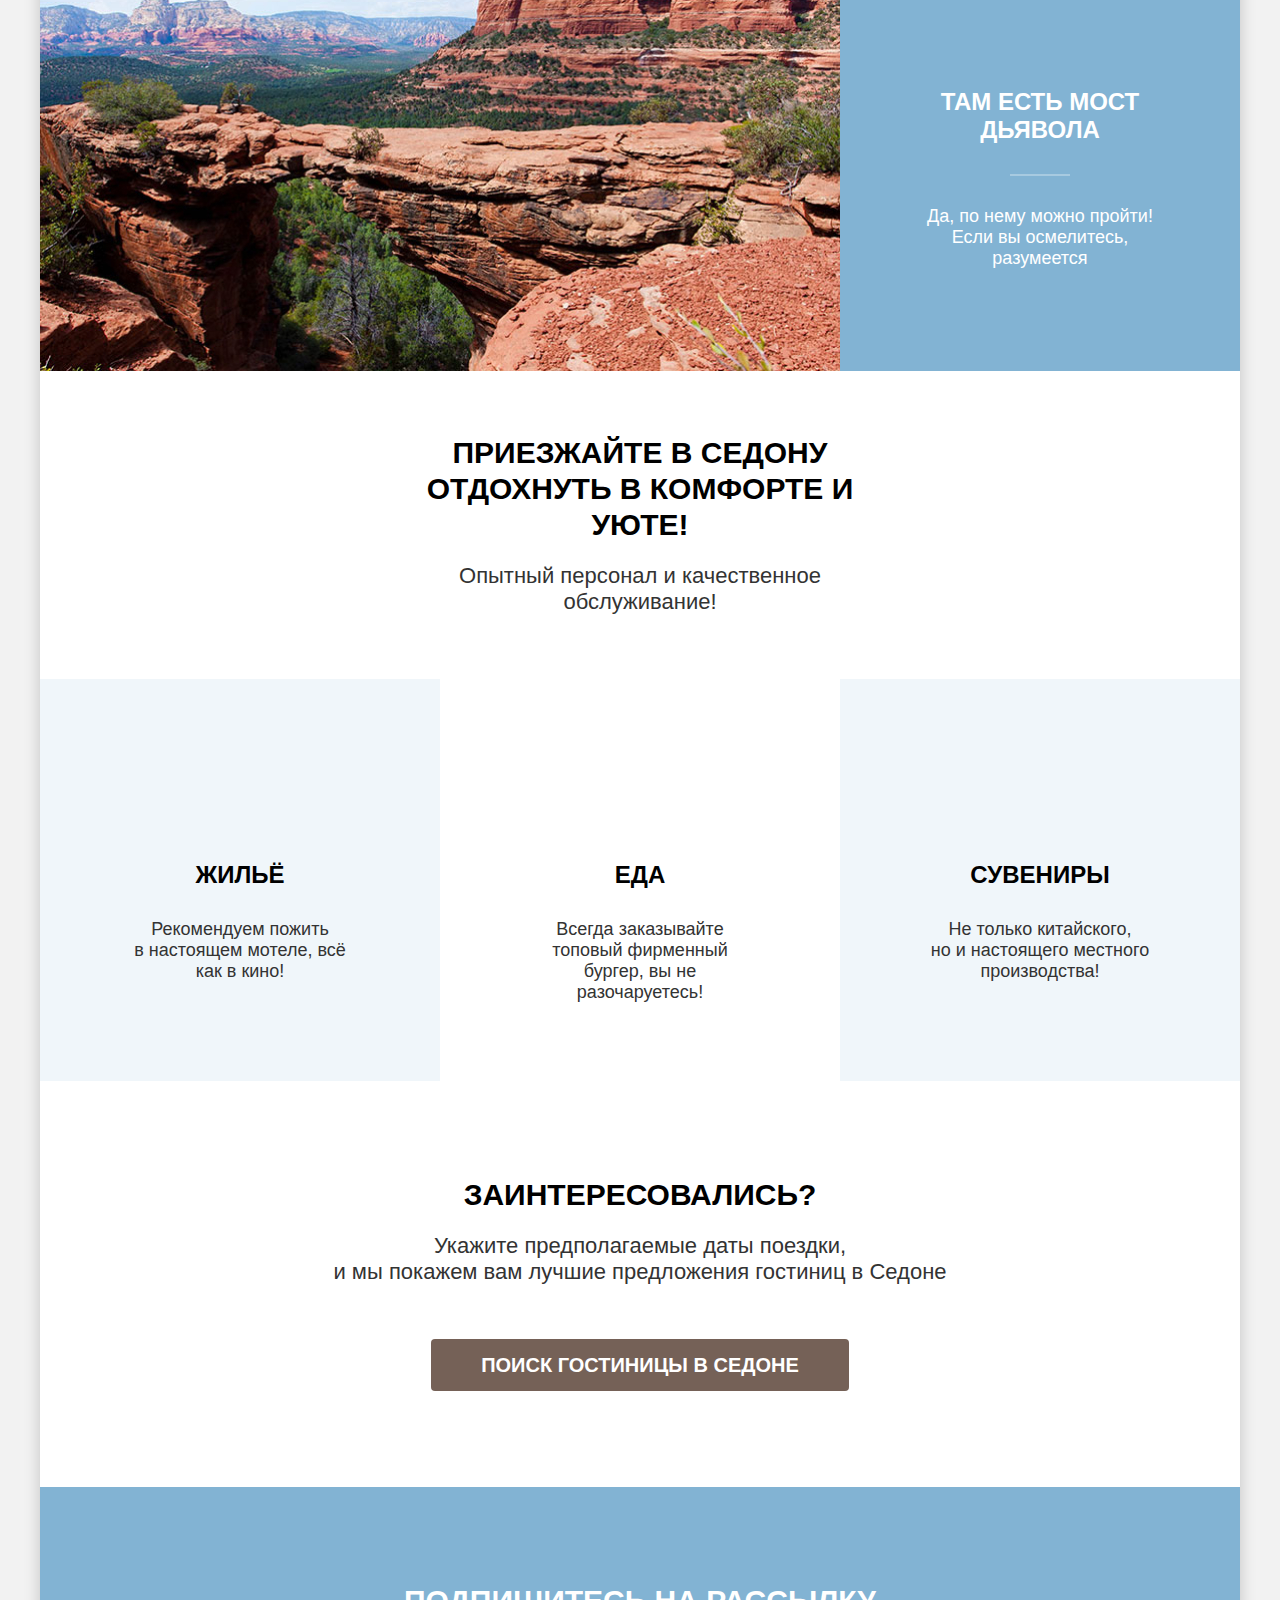
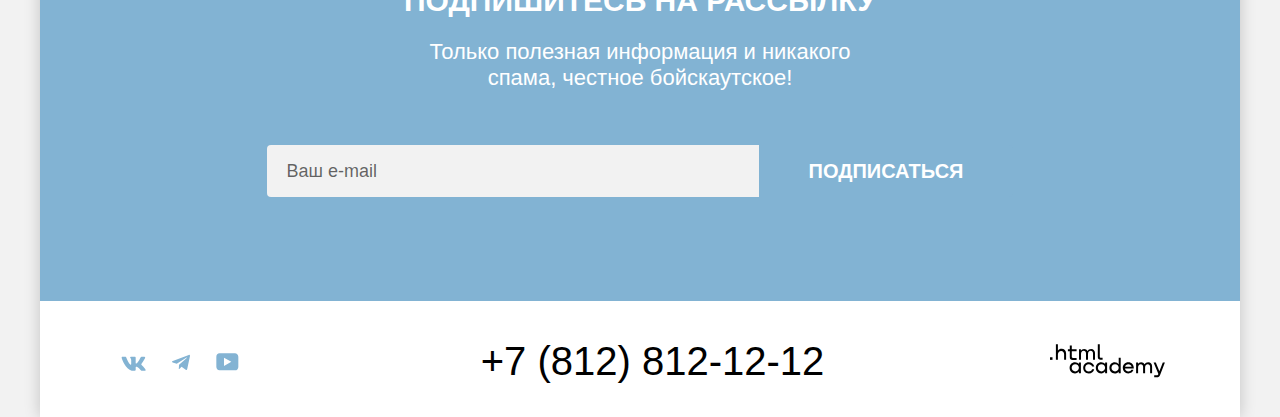
==== commit 7666e5b3: "Создаёт модальное окно" ====
--- a/index.html
+++ b/index.html
@@ -35,7 +35,7 @@
             <li class="user-navigation-item icon-item">
               <a class="nav-btn-icon btn-favorite" href="#">
                 <span class="visually-hidden">Избранное</span>
-                <span class="favorite-list-counter">12</span>
+                <div class="favorite-list-counter">12</div>
               </a>
             </li>
             <li class="user-navigation-item special-nav-btn">
@@ -126,35 +126,32 @@
           <h2 class="visually-hidden">Мы в социальных сетях</h2>
           <ul class="social-list">
             <li class="social-list-item">
-              <a class="btn-icon btn-social" href="https://vk.com/htmlacademy">
+              <a class="btn-social" href="https://vk.com/htmlacademy">
                 <span class="visually-hidden">Vkontakte</span>
                 <svg class="social-icon" xmlns="http://www.w3.org/2000/svg" width="25" height="15" viewBox="0 0 25 15"
-                  fill="none" role="img" aria-label="Логотип 'В контакте'">
+                  fill="currentcolor" role="img" aria-label="Логотип 'В контакте'">
                   <path fill-rule="evenodd" clip-rule="evenodd"
-                    d="M24.1164 1.80445C24.2824 1.25845 24.1164 0.856445 23.3214 0.856445H20.6964C20.0284 0.856445 19.7204 1.20345 19.5534 1.58645C19.5534 1.58645 18.2184 4.78245 16.3274 6.85845C15.7154 7.46045 15.4374 7.65145 15.1034 7.65145C14.9364 7.65145 14.6854 7.46045 14.6854 6.91345V1.80445C14.6854 1.14845 14.5014 0.856445 13.9454 0.856445H9.81738C9.40038 0.856445 9.14938 1.16045 9.14938 1.44945C9.14938 2.07045 10.0954 2.21445 10.1924 3.96245V7.76045C10.1924 8.59345 10.0394 8.74444 9.70538 8.74444C8.81538 8.74444 6.65038 5.53345 5.36538 1.85945C5.11638 1.14445 4.86438 0.856445 4.19338 0.856445H1.56638C0.816382 0.856445 0.666382 1.20345 0.666382 1.58645C0.666382 2.26845 1.55638 5.65645 4.81138 10.1374C6.98138 13.1974 10.0364 14.8564 12.8194 14.8564C14.4884 14.8564 14.6944 14.4884 14.6944 13.8534V11.5404C14.6944 10.8034 14.8524 10.6564 15.3814 10.6564C15.7714 10.6564 16.4384 10.8484 17.9964 12.3234C19.7764 14.0724 20.0694 14.8564 21.0714 14.8564H23.6964C24.4464 14.8564 24.8224 14.4884 24.6064 13.7604C24.3684 13.0364 23.5184 11.9854 22.3914 10.7384C21.7794 10.0284 20.8614 9.26345 20.5824 8.88045C20.1934 8.38945 20.3044 8.17044 20.5824 7.73345C20.5824 7.73345 23.7824 3.30745 24.1154 1.80445H24.1164Z"
-                    fill="#83B3D3" />
+                    d="M24.1164 1.80445C24.2824 1.25845 24.1164 0.856445 23.3214 0.856445H20.6964C20.0284 0.856445 19.7204 1.20345 19.5534 1.58645C19.5534 1.58645 18.2184 4.78245 16.3274 6.85845C15.7154 7.46045 15.4374 7.65145 15.1034 7.65145C14.9364 7.65145 14.6854 7.46045 14.6854 6.91345V1.80445C14.6854 1.14845 14.5014 0.856445 13.9454 0.856445H9.81738C9.40038 0.856445 9.14938 1.16045 9.14938 1.44945C9.14938 2.07045 10.0954 2.21445 10.1924 3.96245V7.76045C10.1924 8.59345 10.0394 8.74444 9.70538 8.74444C8.81538 8.74444 6.65038 5.53345 5.36538 1.85945C5.11638 1.14445 4.86438 0.856445 4.19338 0.856445H1.56638C0.816382 0.856445 0.666382 1.20345 0.666382 1.58645C0.666382 2.26845 1.55638 5.65645 4.81138 10.1374C6.98138 13.1974 10.0364 14.8564 12.8194 14.8564C14.4884 14.8564 14.6944 14.4884 14.6944 13.8534V11.5404C14.6944 10.8034 14.8524 10.6564 15.3814 10.6564C15.7714 10.6564 16.4384 10.8484 17.9964 12.3234C19.7764 14.0724 20.0694 14.8564 21.0714 14.8564H23.6964C24.4464 14.8564 24.8224 14.4884 24.6064 13.7604C24.3684 13.0364 23.5184 11.9854 22.3914 10.7384C21.7794 10.0284 20.8614 9.26345 20.5824 8.88045C20.1934 8.38945 20.3044 8.17044 20.5824 7.73345C20.5824 7.73345 23.7824 3.30745 24.1154 1.80445H24.1164Z"/>
                 </svg>
               </a>
             </li>
             <li class="social-list-item">
-              <a class="btn-icon btn-social" href="https://t.me/htmlacademy">
+              <a class="btn-social" href="https://t.me/htmlacademy">
                 <span class="visually-hidden">Telegram</span>
                 <svg class="social-icon" xmlns="http://www.w3.org/2000/svg" width="18" height="17" viewBox="0 0 18 17"
-                  fill="none" role="img" aria-label="Логотип 'Telegram'">
+                  fill="currentcolor" role="img" aria-label="Логотип 'Telegram'">
                   <path
-                    d="M16.785 0.955705L0.840489 7.1042C-0.247661 7.54126 -0.241365 8.14828 0.640845 8.41897L4.73445 9.69597L14.2058 3.72014C14.6537 3.44766 15.0629 3.59424 14.7265 3.89281L7.05283 10.8183H7.05103L7.05283 10.8192L6.77045 15.0387C7.18413 15.0387 7.36669 14.8489 7.59871 14.625L9.58705 12.6915L13.7229 15.7464C14.4855 16.1664 15.0332 15.9506 15.2229 15.0405L17.9379 2.2453C18.2158 1.13107 17.5126 0.626562 16.785 0.955705Z"
-                    fill="#83B3D3" />
+                    d="M16.785 0.955705L0.840489 7.1042C-0.247661 7.54126 -0.241365 8.14828 0.640845 8.41897L4.73445 9.69597L14.2058 3.72014C14.6537 3.44766 15.0629 3.59424 14.7265 3.89281L7.05283 10.8183H7.05103L7.05283 10.8192L6.77045 15.0387C7.18413 15.0387 7.36669 14.8489 7.59871 14.625L9.58705 12.6915L13.7229 15.7464C14.4855 16.1664 15.0332 15.9506 15.2229 15.0405L17.9379 2.2453C18.2158 1.13107 17.5126 0.626562 16.785 0.955705Z"/>
                 </svg>
               </a>
             </li>
             <li class="social-list-item">
-              <a class="btn-icon btn-social" href="https://www.youtube.com/user/htmlacademyru">
+              <a class="btn-social" href="https://www.youtube.com/user/htmlacademyru">
                 <span class="visually-hidden">Youtube</span>
                 <svg class="social-icon" xmlns="http://www.w3.org/2000/svg" width="23" height="18" viewBox="0 0 23 18"
-                  fill="none" role="img" aria-label="Логотип 'You Tube'">
+                  fill="currentcolor" role="img" aria-label="Логотип 'You Tube'">
                   <path
-                    d="M18.9402 0.356445H3.50738C1.64668 0.356445 0.333252 1.9502 0.333252 3.75645V13.8502C0.333252 15.7627 1.64668 17.3564 3.50738 17.3564H19.1591C20.8009 17.3564 22.3333 15.7627 22.3333 13.9564V3.75645C22.1143 1.9502 20.8009 0.356445 18.9402 0.356445ZM7.99494 12.8939V4.81894L15.3283 8.85645L7.99494 12.8939Z"
-                    fill="#83B3D3" />
+                    d="M18.9402 0.356445H3.50738C1.64668 0.356445 0.333252 1.9502 0.333252 3.75645V13.8502C0.333252 15.7627 1.64668 17.3564 3.50738 17.3564H19.1591C20.8009 17.3564 22.3333 15.7627 22.3333 13.9564V3.75645C22.1143 1.9502 20.8009 0.356445 18.9402 0.356445ZM7.99494 12.8939V4.81894L15.3283 8.85645L7.99494 12.8939Z"/>
                 </svg>
               </a>
             </li>
@@ -168,46 +165,91 @@
           <h2 class="visually-hidden">Сделано в 'html academy'</h2>
           <a class="about-developer-contacts" href="https://htmlacademy.ru/">
             <svg class="developer-logo" xmlns="http://www.w3.org/2000/svg" width="115" height="34" viewBox="0 0 115 34"
-              fill="none" role="img" aria-label="Логотип 'html academy'">
-              <path d="M0 13.2564V15.8564H2.5V13.2564H0Z" fill="black" />
-              <path
-                d="M11.6 4.85645C10 4.85645 8.8 5.55645 8 6.55645H7.9V0.356445H5.9V15.8564H7.9V10.5564C7.9 8.45645 9.2 6.95645 11.2 6.95645C13 6.95645 14.1 8.35645 14.1 10.1564V15.8564H16.1V9.75644C16.2 6.75644 14.3 4.85645 11.6 4.85645Z"
-                fill="black" />
-              <path
-                d="M26.6 5.15645H21.8V1.45645H19.8V5.25645H17.9V7.25645H19.8V13.2564C19.8 14.9564 20.8 15.9564 22.5 15.9564H26.6V13.9564H22.9C22.2 13.9564 21.8 13.5564 21.8 12.8564V7.15645H26.6V5.15645Z"
-                fill="black" />
-              <path
-                d="M41.1 4.95645C39.5 4.95645 38.2 5.75644 37.6 7.05645H37.5C36.9 5.85645 35.7 4.95645 34.1 4.95645C32.7 4.95645 31.6 5.75645 31 6.75645H30.9V5.15645H29V15.7564H31V10.3564C31 8.35645 32 6.85645 33.6 6.85645C35.1 6.85645 36 7.85645 36 9.45645V15.7564H38V10.1564C38 7.75645 39.4 6.85645 40.6 6.85645C42.1 6.85645 43 7.85645 43 9.45645V15.7564H45V9.25644C45.1 6.75644 43.6 4.95645 41.1 4.95645Z"
-                fill="black" />
-              <path
-                d="M47.8 13.0564C47.8 14.7564 48.8 15.7564 50.6 15.7564H52.6V13.7564H50.9C50.2 13.7564 49.8 13.3564 49.8 12.6564V0.356445H47.8V13.0564Z"
-                fill="black" />
-              <path
-                d="M28.9 20.0564C28 18.9564 26.7 18.2564 25 18.2564C21.9 18.2564 19.6 20.5564 19.6 23.8564C19.6 27.1564 21.9 29.4564 25 29.4564C26.8 29.4564 28 28.6564 28.8 27.5564H28.9V29.1564H30.9V18.5564H28.9V20.0564ZM25.3 27.4564C23.1 27.4564 21.7 25.8564 21.7 23.8564C21.7 21.8564 23.1 20.2564 25.3 20.2564C27.5 20.2564 28.9 21.8564 28.9 23.8564C28.9 25.7564 27.5 27.4564 25.3 27.4564Z"
-                fill="black" />
-              <path
-                d="M44.2 22.3564C43.7 19.9564 41.6 18.2564 38.8 18.2564C35.4 18.2564 33.2 20.7564 33.2 23.8564C33.2 26.9564 35.4 29.4564 38.8 29.4564C41.6 29.4564 43.7 27.6564 44.2 25.2564H42.1C41.7 26.5564 40.4 27.5564 38.8 27.5564C36.6 27.5564 35.2 25.9564 35.2 23.9564C35.2 21.9564 36.6 20.3564 38.8 20.3564C40.4 20.3564 41.6 21.3564 42.1 22.5564H44.2V22.3564Z"
-                fill="black" />
-              <path
-                d="M55.1 20.0564C54.2 18.9564 52.9 18.2564 51.2 18.2564C48.1 18.2564 45.8 20.5564 45.8 23.8564C45.8 27.1564 48.1 29.4564 51.2 29.4564C53 29.4564 54.2 28.6564 55 27.5564H55.1V29.1564H57.1V18.5564H55.1V20.0564ZM51.5 27.4564C49.3 27.4564 47.9 25.8564 47.9 23.8564C47.9 21.8564 49.3 20.2564 51.5 20.2564C53.7 20.2564 55.1 21.8564 55.1 23.8564C55.1 25.7564 53.6 27.4564 51.5 27.4564Z"
-                fill="black" />
-              <path
-                d="M68.7 20.1564C67.8 19.0564 66.5 18.2564 64.8 18.2564C61.7 18.2564 59.4 20.5564 59.4 23.8564C59.4 27.1564 61.6 29.4564 64.8 29.4564C66.5 29.4564 67.8 28.6564 68.6 27.6564H68.7V29.1564H70.7V13.7564H68.7V20.1564ZM65.1 27.4564C62.9 27.4564 61.5 25.8564 61.5 23.8564C61.5 21.8564 62.9 20.2564 65.1 20.2564C67.3 20.2564 68.7 21.8564 68.7 23.8564C68.6 25.8564 67.2 27.4564 65.1 27.4564Z"
-                fill="black" />
-              <path
-                d="M78.3 18.2564C75 18.2564 72.8 20.7564 72.8 23.8564C72.8 26.8564 74.9 29.4564 78.3 29.4564C80.8 29.4564 82.8 28.1564 83.5 25.8564H81.4C80.9 26.8564 79.8 27.4564 78.4 27.4564C76.5 27.4564 75.1 26.1564 75 24.5564H83.8C84 20.9564 81.8 18.2564 78.3 18.2564ZM78.3 20.1564C80 20.1564 81.3 21.1564 81.6 22.7564H75.1C75.4 21.2564 76.6 20.1564 78.3 20.1564Z"
-                fill="black" />
-              <path
-                d="M98.2 18.2564C96.6 18.2564 95.3 19.0564 94.6 20.2564H94.5C93.9 19.0564 92.7 18.2564 91.1 18.2564C89.7 18.2564 88.6 18.9564 88 20.0564V18.5564H86.1V29.1564H88.1V23.7564C88.1 21.7564 89.1 20.3564 90.7 20.2564C92.2 20.2564 93.1 21.2564 93.1 22.8564V29.1564H95.1V23.5564C95.1 21.1564 96.5 20.2564 97.7 20.2564C99.2 20.2564 100.1 21.2564 100.1 22.8564V29.1564H102.1V22.6564C102.2 20.0564 100.7 18.2564 98.2 18.2564Z"
-                fill="black" />
-              <path
-                d="M109.4 27.3564L105.8 18.4564H103.6L108.4 30.0564C108.1 30.9564 107.7 31.2564 106.7 31.2564H104.2V33.2564H106.7C108.5 33.2564 109.5 32.4564 110.2 30.6564L114.9 18.4564H112.8L109.4 27.3564Z"
-                fill="black" />
+            fill="currentcolor" role="img" aria-label="Логотип 'html academy'">
+              <path d="M0 13.2564V15.8564H2.5V13.2564H0Z"/>
+              <path
+                d="M11.6 4.85645C10 4.85645 8.8 5.55645 8 6.55645H7.9V0.356445H5.9V15.8564H7.9V10.5564C7.9 8.45645 9.2 6.95645 11.2 6.95645C13 6.95645 14.1 8.35645 14.1 10.1564V15.8564H16.1V9.75644C16.2 6.75644 14.3 4.85645 11.6 4.85645Z"/>
+              <path
+                d="M26.6 5.15645H21.8V1.45645H19.8V5.25645H17.9V7.25645H19.8V13.2564C19.8 14.9564 20.8 15.9564 22.5 15.9564H26.6V13.9564H22.9C22.2 13.9564 21.8 13.5564 21.8 12.8564V7.15645H26.6V5.15645Z"/>
+              <path
+                d="M41.1 4.95645C39.5 4.95645 38.2 5.75644 37.6 7.05645H37.5C36.9 5.85645 35.7 4.95645 34.1 4.95645C32.7 4.95645 31.6 5.75645 31 6.75645H30.9V5.15645H29V15.7564H31V10.3564C31 8.35645 32 6.85645 33.6 6.85645C35.1 6.85645 36 7.85645 36 9.45645V15.7564H38V10.1564C38 7.75645 39.4 6.85645 40.6 6.85645C42.1 6.85645 43 7.85645 43 9.45645V15.7564H45V9.25644C45.1 6.75644 43.6 4.95645 41.1 4.95645Z"/>
+              <path
+                d="M47.8 13.0564C47.8 14.7564 48.8 15.7564 50.6 15.7564H52.6V13.7564H50.9C50.2 13.7564 49.8 13.3564 49.8 12.6564V0.356445H47.8V13.0564Z"/>
+              <path
+                d="M28.9 20.0564C28 18.9564 26.7 18.2564 25 18.2564C21.9 18.2564 19.6 20.5564 19.6 23.8564C19.6 27.1564 21.9 29.4564 25 29.4564C26.8 29.4564 28 28.6564 28.8 27.5564H28.9V29.1564H30.9V18.5564H28.9V20.0564ZM25.3 27.4564C23.1 27.4564 21.7 25.8564 21.7 23.8564C21.7 21.8564 23.1 20.2564 25.3 20.2564C27.5 20.2564 28.9 21.8564 28.9 23.8564C28.9 25.7564 27.5 27.4564 25.3 27.4564Z"/>
+              <path
+                d="M44.2 22.3564C43.7 19.9564 41.6 18.2564 38.8 18.2564C35.4 18.2564 33.2 20.7564 33.2 23.8564C33.2 26.9564 35.4 29.4564 38.8 29.4564C41.6 29.4564 43.7 27.6564 44.2 25.2564H42.1C41.7 26.5564 40.4 27.5564 38.8 27.5564C36.6 27.5564 35.2 25.9564 35.2 23.9564C35.2 21.9564 36.6 20.3564 38.8 20.3564C40.4 20.3564 41.6 21.3564 42.1 22.5564H44.2V22.3564Z"/>
+              <path
+                d="M55.1 20.0564C54.2 18.9564 52.9 18.2564 51.2 18.2564C48.1 18.2564 45.8 20.5564 45.8 23.8564C45.8 27.1564 48.1 29.4564 51.2 29.4564C53 29.4564 54.2 28.6564 55 27.5564H55.1V29.1564H57.1V18.5564H55.1V20.0564ZM51.5 27.4564C49.3 27.4564 47.9 25.8564 47.9 23.8564C47.9 21.8564 49.3 20.2564 51.5 20.2564C53.7 20.2564 55.1 21.8564 55.1 23.8564C55.1 25.7564 53.6 27.4564 51.5 27.4564Z"/>
+              <path
+                d="M68.7 20.1564C67.8 19.0564 66.5 18.2564 64.8 18.2564C61.7 18.2564 59.4 20.5564 59.4 23.8564C59.4 27.1564 61.6 29.4564 64.8 29.4564C66.5 29.4564 67.8 28.6564 68.6 27.6564H68.7V29.1564H70.7V13.7564H68.7V20.1564ZM65.1 27.4564C62.9 27.4564 61.5 25.8564 61.5 23.8564C61.5 21.8564 62.9 20.2564 65.1 20.2564C67.3 20.2564 68.7 21.8564 68.7 23.8564C68.6 25.8564 67.2 27.4564 65.1 27.4564Z"/>
+              <path
+                d="M78.3 18.2564C75 18.2564 72.8 20.7564 72.8 23.8564C72.8 26.8564 74.9 29.4564 78.3 29.4564C80.8 29.4564 82.8 28.1564 83.5 25.8564H81.4C80.9 26.8564 79.8 27.4564 78.4 27.4564C76.5 27.4564 75.1 26.1564 75 24.5564H83.8C84 20.9564 81.8 18.2564 78.3 18.2564ZM78.3 20.1564C80 20.1564 81.3 21.1564 81.6 22.7564H75.1C75.4 21.2564 76.6 20.1564 78.3 20.1564Z"/>
+              <path
+                d="M98.2 18.2564C96.6 18.2564 95.3 19.0564 94.6 20.2564H94.5C93.9 19.0564 92.7 18.2564 91.1 18.2564C89.7 18.2564 88.6 18.9564 88 20.0564V18.5564H86.1V29.1564H88.1V23.7564C88.1 21.7564 89.1 20.3564 90.7 20.2564C92.2 20.2564 93.1 21.2564 93.1 22.8564V29.1564H95.1V23.5564C95.1 21.1564 96.5 20.2564 97.7 20.2564C99.2 20.2564 100.1 21.2564 100.1 22.8564V29.1564H102.1V22.6564C102.2 20.0564 100.7 18.2564 98.2 18.2564Z"/>
+              <path
+                d="M109.4 27.3564L105.8 18.4564H103.6L108.4 30.0564C108.1 30.9564 107.7 31.2564 106.7 31.2564H104.2V33.2564H106.7C108.5 33.2564 109.5 32.4564 110.2 30.6564L114.9 18.4564H112.8L109.4 27.3564Z"/>
             </svg>
           </a>
         </section>
       </footer>
     </div>
+    <div class="modal-container">
+      <div class="modal modal-booking">
+        <button class="modal-close-btn">
+          <span class="visually-hidden">Закрыть</span>
+          <svg class="modal-close-btn-icon" xmlns="http://www.w3.org/2000/svg" width="15" height="15" viewBox="0 0 15 15" fill="currentcolor">
+            <path d="M14.4905 1.78288L13.1982 0.49057L7.49048 6.19826L1.78279 0.49057L0.490479 1.78288L6.19817 7.49057L0.490479 13.1983L1.78279 14.4906L7.49048 8.78288L13.1982 14.4906L14.4905 13.1983L8.78279 7.49057L14.4905 1.78288Z"/>
+            </svg>
+        </button>
+        <section class="modal-content">
+          <h2 class="modal-title">Поиск гостиницы в Седоне</h2>
+          <form class="modal-booking-form" action="https://echo.htmlacademy.ru/" method="post">
+            <div class="modal-booking-in">
+              <label class="modal-booking-form-label">Дата Заезда:</label>
+              <input class="modal-booking-form-input modal-booking-form-date" type="date" placeholder="Укажите дату" value="2020-04-27">
+              <span class="form-notification form-notificaton-alert modal-current-notification">Мы не можем отправить вас в прошлое.</span>
+            </div>
+            <div class="modal-booking-out">
+              <label class="modal-booking-form-label">Дата Выезда:</label>
+                <input class="modal-booking-form-input modal-booking-form-date" type="date" placeholder="Укажите дату" value="2023-09-01">
+                <span class="form-notification form-notificaton-notify">На эти даты есть свободные номера. Пока есть.</span>
+            </div>
+            <div class="modal-booking-lot">
+              <label class="modal-booking-form-label modal-booking-form-label-lot">Взрослые:</label>
+              <div class="modal-booking-form-lot-wrapper">
+                <button class="modal-booking-form-minus">
+                  <svg class="modal-booking-form-icon-minus" xmlns="http://www.w3.org/2000/svg" width="15" height="2" viewBox="0 0 15 2" fill="currentcolor">
+                    <path d="M0.392822 0L0.392822 2L14.3928 2V0L0.392822 0Z"/>
+                  </svg>
+                </button>
+                <input class="modal-booking-form-input modal-booking-form-lot" type="number" placeholder="0">
+                <button class="modal-booking-form-plus">
+                  <svg class="modal-booking-form-icon-plus" xmlns="http://www.w3.org/2000/svg" width="14" height="14" viewBox="0 0 14 14" fill="currentcolor">
+                    <path d="M14 6H8V0H6V6H0V8H6V14H8V8H14V6Z"/>
+                  </svg>
+                </button>
+              </div>
+              <label class="modal-booking-form-label modal-booking-form-label-lot">Дети:</label>
+              <div class="modal-booking-form-lot-wrapper">
+                <button class="modal-booking-form-minus">
+                  <svg class="modal-booking-form-icon-minus" xmlns="http://www.w3.org/2000/svg" width="15" height="2" viewBox="0 0 15 2" fill="currentcolor">
+                    <path d="M0.392822 0L0.392822 2L14.3928 2V0L0.392822 0Z"/>
+                  </svg>
+                </button>
+                <input class="modal-booking-form-input modal-booking-form-lot" type="number" placeholder="0">
+                <button class="modal-booking-form-plus">
+                  <svg class="modal-booking-form-icon-plus" xmlns="http://www.w3.org/2000/svg" width="14" height="14" viewBox="0 0 14 14" fill="currentcolor">
+                    <path d="M14 6H8V0H6V6H0V8H6V14H8V8H14V6Z"/>
+                  </svg>
+                </button>
+              </div>
+            </div>
+            <button class="sub-btn modal-booking-btn" type="submit">Найти</button>
+          </form>
+        </section>
+      </div>
+    </div>
   </body>
 
 </html>
--- a/styles/styles.css
+++ b/styles/styles.css
@@ -51,8 +51,9 @@
 
 /* состояния кнопок */
 .sub-btn,
-.transparent-btn,
-.control-input,
+.designer-btn,
+.control,
+.btn-view,
 .select-control {
   cursor: pointer;
 }
@@ -67,11 +68,6 @@
   color: rgba(255, 255, 255, 0.3);
 }
 
-.main-btn:disabled {
-  background-color: #E5E5E5;
-  color: #FFFFFF;
-}
-
 .sub-btn:hover,
 .sub-btn:focus {
   background-color: #68A2CA;
@@ -101,20 +97,20 @@
   color: #FFFFFF;
 }
 
-.transparent-btn:hover {
+.designer-btn:hover {
   opacity: 0.6;
 }
 
-.transparent-btn:focus {
-  border: 3px solid #83B3D3;
-  color: #FFFFFF;
-}
-
-.transparent-btn:active {
+.designer-btn:focus {
+  outline: 3px solid #83B3D3;
+  color: #FFFFFF;
+}
+
+.designer-btn:active {
   color: rgba(255, 255, 255, 0.3);
 }
 
-.transparent-btn:disabled {
+.designer-btn:disabled {
   opacity: 0.1;
 }
 
@@ -147,7 +143,7 @@
   display: flex;
   width: 892px;
   justify-content: space-between;
-  margin-left: auto;
+  margin-left: 168px;
 }
 
 /* Основная навигация */
@@ -179,6 +175,26 @@
   text-decoration-thickness: 2px;
   text-underline-offset: 23px;
 }
+
+.navigation-link:hover,
+.navigation-link:focus {
+  color: #756157;
+  text-decoration-line: underline;
+  text-decoration-color: #615048;
+  text-decoration-style: solid;
+  text-decoration-thickness: 2px;
+  text-underline-offset: 23px;
+}
+
+.navigation-link:active {
+  color: rgba(117, 97, 87, 0.3);
+  text-decoration-line: underline;
+  text-decoration-color: #615048;
+  text-decoration-style: solid;
+  text-decoration-thickness: 2px;
+  text-underline-offset: 23px;
+}
+
 /* Дополнительная навигация */
 .user-navigation {
   padding: 0;
@@ -206,9 +222,33 @@
 }
 
 .nav-btn-icon {
+  box-sizing: border-box;
   line-height: 20px;
-  width: 44px;
+  min-width: 44px;
+  min-height: 64px;
   padding: 22px 12px;
+  border: 2px solid transparent;
+}
+
+.btn-search {
+  background-image: url(../images/icon-search.svg);
+  background-position: center;
+  background-repeat: no-repeat;
+}
+.btn-favorite {
+  background-image: url(../images/icon-favorit.svg);
+  background-position: center;
+  background-repeat: no-repeat;
+  position: relative;
+}
+
+.nav-btn-icon:hover {
+  box-shadow: 0 0 10px 0 rgba(0, 0, 0, 0.2);
+}
+
+.nav-btn-icon:focus,
+.nav-btn-icon:active {
+  border-color: rgba(0, 0, 0, 0.3);
 }
 
 .favorite-list-counter {
@@ -219,12 +259,21 @@
   text-align: center;
   color: #FFFFFF;
   background-color: #7DB54F;
+  min-width: 10px;
+  padding: 5px;
+  border-radius: 10px;
+  position: absolute;
+  top: 11px;
+  right: 4px;
 }
 
 .special-nav-btn {
-  margin-left: auto;
   align-self: center;
   color: #FFFFFF;
+}
+
+li+.special-nav-btn {
+  margin-left: 20px;
 }
 
 .btn-modal {
@@ -314,10 +363,26 @@
   grid-auto-rows: auto;
 }
 
-.adv-item, .adv-with-pic-text-container {
+.adv-item:not(.adv-with-pic), .adv-with-pic-text-container {
   box-sizing: border-box;
-  padding: 103px 84px;
+  padding: 100px 84px;
   min-height: 385px;
+  display: flex;
+  flex-direction: column;
+  justify-content: center;
+}
+
+.adv-item h3::after {
+  content: "";
+  display: block;
+  width: 60px;
+  height: 2px;
+  margin: 30px auto;
+  background-color: rgba(0, 0, 0, 0.3);
+}
+
+.adv-dark-bg h3::after {
+  background-color: rgba(255, 255, 255, 0.3);
 }
 
 .adv-with-pic {
@@ -345,11 +410,11 @@
   line-height: 28px;
   text-transform: uppercase;
   color: #000000;
-  margin: 0 0 30px;
+  margin: 0 auto;
 }
 
 .adv-list p {
-  margin: 30px 0 0;
+  margin: 0 auto;
 }
 
 .adv-dark-bg h3,
@@ -377,16 +442,35 @@
 
 .adv-service-item {
   box-sizing: border-box;
-  padding: 80px 85px;
+  padding: 78px 85px;
   min-height: 385px;
 }
 
-.adv-service-home {
+.adv-service-item:nth-child(odd) {
   background-color: rgba(131, 179, 211, 0.12);
 }
 
-.adv-service-present {
-  background-color: rgba(131, 179, 211, 0.12);
+.adv-service-item h3 {
+  margin: 0 auto 30px;
+}
+
+.adv-service-item h3::before {
+  content: "";
+  display: block;
+  width: 76px;
+  height: 76px;
+  margin: 0 auto 28px;
+  background-image: url(../images/adv-service-icon.svg);
+}
+
+.adv-service-home h3::before {
+  background-position: -133px -18px;
+}
+.adv-service-food h3::before {
+  background-position: -258px -19px;
+}
+.adv-service-present h3::before {
+  background-position: -14px -20px;
 }
 
 /* Промо-секция для поиска гостиниц */
@@ -515,6 +599,7 @@
 }
 
 .btn-social {
+  color: #83B3D3;
   width: 27px;
   padding: 10px;
 }
@@ -535,6 +620,36 @@
   display: flex;
   width: 120px;
   align-items: center;
+}
+
+.about-developer-contacts {
+  color: #000000;
+}
+
+/* состояния кнопок футера */
+
+.btn-social:hover,
+.btn-social:focus {
+  color: #68A2CA;
+}
+.btn-social:active {
+  color: rgba(104, 162, 202, 0.3);
+}
+
+.footer-contacts-phone:hover,
+.footer-contacts-phone:focus {
+  color: #756157;
+}
+.footer-contacts-phone:active {
+  color: rgba(117, 97, 87, 0.3);
+}
+
+.about-developer-contacts:hover,
+.about-developer-contacts:focus {
+  color: #756157;
+}
+.about-developer-contacts:active {
+  color: rgba(117, 97, 87, 0.3);
 }
 
 /* ---catalog--- */
@@ -579,13 +694,7 @@
 
 .breadcrumbs-index {
   display: block;
-  background-image: url(../images/breadcrumbs-index.svg);
-  background-size: contain;
-  background-color: transparent;
-  background-repeat: no-repeat;
-  background-position: center;
   width: 13px;
-  height: 100%;
 }
 
 .breadcrumbs-item:not(:first-child)::before {
@@ -605,6 +714,18 @@
   text-decoration: none;
 }
 
+/* состояния для хлебных крошек */
+
+.breadcrumbs-link:hover {
+  color: rgba(255, 255, 255, 0.6);
+}
+.breadcrumbs-link:focus {
+  color: #FFFFFF;
+}
+.breadcrumbs-link:active {
+  color: rgba(255, 255, 255, 0.3);
+}
+
 /* фильтры */
 .catalog-filter {
   display: flex;
@@ -639,6 +760,73 @@
 
 .catalog-filter-type {
   margin-right: auto;
+}
+
+/* чекбоксы и радио*/
+.control-label {
+  padding-left: 36px;
+}
+
+.control {
+  position: relative;
+  display: block;
+}
+
+.control-mark {
+  position: absolute;
+  top: 2px;
+  width: 20px;
+  height: 20px;
+  border-radius: 4px;
+  background-color: #FFFFFF;
+}
+
+.control-mark-radio {
+  position: absolute;
+  top: 2px;
+  width: 20px;
+  height: 20px;
+  border-radius: 50%;
+  outline: 3px solid transparent;
+  background-color: #FFFFFF;
+}
+
+.control:hover {
+  opacity: 0.6;
+}
+
+.control-input:focus ~ .control-mark,
+.control-input:focus ~ .control-mark-radio {
+  outline: 3px solid #83B3D3;
+}
+
+.control:active {
+  opacity: 0.3;
+}
+
+.control-input:disabled ~ .control-mark,
+.control-input:disabled ~ .control-mark-radio,
+.control-input:disabled ~ .control-label {
+  opacity: 0.2;
+  cursor: not-allowed;
+}
+
+.control-input[type="checkbox"]:checked + .control-mark {
+  background-image: url(../images/checkbox-tick.png);
+  background-size: contain;
+  background-position: center;
+  background-repeat: no-repeat;
+}
+
+.control-input[type="radio"]:checked + .control-mark-radio::after {
+  content: "";
+  position: absolute;
+  top: 5px;
+  left: 5px;
+  width: 10px;
+  height: 10px;
+  background-color: #3F5E72;
+  border-radius: 50%;
 }
 
 /* форма ранжирования цен */
@@ -652,6 +840,7 @@
   grid-template-rows: 48px;
   column-gap: 2px;
   align-items: center;
+  margin-bottom: 44px;
 }
 
 .price-control-min {
@@ -680,7 +869,7 @@
 
 .control-input-price::-webkit-outer-spin-button,
 .control-input-price::-webkit-inner-spin-button {
-  -webkit-appearance: none;
+  appearance: none;
   margin: 0;
 }
 
@@ -688,6 +877,7 @@
   -moz-appearance: textfield;
   font-family: inherit;
   font-weight: 700;
+  font-size: 18px;
   line-height: 24px;
   color: #000000;
   box-sizing: border-box;
@@ -695,6 +885,18 @@
   width: 143px;
   padding: 12px 40px 12px 20px;
   border: none;
+}
+
+.control-input-price:hover {
+  background-color: #E6E6E6;
+}
+.control-input-price:focus {
+  background-color: #E6E6E6;
+  outline: 3px solid #83B3D3;
+}
+.control-input-price:active {
+  background-color: #E6E6E6;
+  outline: 2px solid #83B3D3;
 }
 
 .price-control {
@@ -705,6 +907,51 @@
   cursor: text;
 }
 
+.price-control-scale {
+  position: relative;
+  height: 4px;
+  width: 287px;
+  background-color: rgba(255, 255, 255, 0.3);
+}
+
+.price-control-bar {
+  position: absolute;
+  height: 4px;
+  background-color: #FFFFFF;
+}
+
+.price-toggle {
+  position: absolute;
+  width: 20px;
+  height: 20px;
+  padding: 0;
+  background-color: #FFFFFF;
+  border-radius: 5px;
+  cursor: pointer;
+  border: none;
+}
+
+.price-toggle:hover {
+  box-shadow: 0 4px 10px rgba(0, 0, 0, 0.25)
+}
+
+.price-toggle:focus {
+  outline: 3px solid #83B3D3;
+}
+
+.price-toggle:active {
+  outline: 2px solid #83B3D3;
+}
+
+.price-toggle-min {
+  top: -8px;
+  left: 0;
+}
+.price-toggle-max {
+  top: -8px;
+  right: 0;
+}
+
 /* кнопки фильтров */
 .catalog-filter-group-btn {
   display: flex;
@@ -742,10 +989,6 @@
   border-radius: 4px;
 }
 
-.catalog-filter-submit-btn:value {
-  word-break: break-all;
-}
-
 /* ---catalog main--- */
 .catalog-container {
   margin: 0 70px 60px;
@@ -768,15 +1011,32 @@
 }
 
 .select-control {
+  appearance: none;
+  box-sizing: border-box;
+  font-family: inherit;
   font-size: 18px;
   line-height: 21px;
   color: #333333;
   margin-right: 70px;
   width: 292px;
-  padding: 14px 20px;
+  padding: 12px 35px 12px 20px;
   background-color: transparent;
+  background-image: url(../images/select-arrow.svg);
+  background-position: right 20px center;
+  background-repeat: no-repeat;
   border: 2px solid #E5E5E5;
   border-radius: 4px;
+}
+
+.select-control:hover,
+.select-control:focus {
+  border-color: #68A2CA;
+}
+
+.select-control:active,
+.select-control:disabled {
+  border-color: #000000;
+  opacity: 0.3;
 }
 
 .view-list {
@@ -789,15 +1049,41 @@
 
 .btn-view {
   background-color: transparent;
+  background-image: url(../images/view-icon.svg);
   border: 2px solid #E5E5E5;
   border-radius: 4px;
   width: 48px;
   height: 48px;
 }
 
+.table-view {
+  background-position: -4px -4px;
+}
+
+.slide-view {
+  background-position: -62px -4px;
+}
+
+.list-view {
+  background-position: -120px -4px;
+}
+
 .btn-view-active {
-  border: 2px solid #000000;
-}
+  border-color: #000000;
+}
+
+.btn-view:hover {
+  border-color: #000000;
+}
+
+.btn-view:focus {
+  border-color: #68A2CA;
+}
+
+.btn-view:active {
+  border-color: #000000;
+}
+
 
 /* карточки отелей */
 .catalog-list {
@@ -851,6 +1137,18 @@
   text-align: center;
 }
 
+.hotel-info:hover {
+  color: #756157;
+}
+
+.hotel-info:focus {
+  color: #756157;
+}
+
+.hotel-info:active {
+  color: rgba(117, 97, 87, 0.3);
+}
+
 .catalog-list-item-about {
   width: 140px;
   margin: 0;
@@ -896,21 +1194,26 @@
 }
 
 .catalog-list-item-stars {
+  height: 17px;
+  align-self: center;
   background-size: contain;
-  background-repeat: no-repeat;
+  background-repeat: space;
   background-position: center;
 }
 
 .stars-2 {
-  background-image: url(../images/catalog-hotel-2stars.svg);
+  background-image: url(../images/star.svg);
+  width: 42px;
 }
 
 .stars-3 {
-  background-image: url(../images/catalog-hotel-3stars.svg);
+  background-image: url(../images/star.svg);
+  width: 66px;
 }
 
 .stars-4 {
-  background-image: url(../images/catalog-hotel-4stars.svg);
+  background-image: url(../images/star.svg);
+  width: 89px;
 }
 
 .catalog-list-item-raiting {
@@ -988,3 +1291,249 @@
   background-color: #82B3D3;
   color: rgba(255, 255, 255, 0.3);
 }
+
+/* модальное окно */
+.modal-container {
+  position: fixed;
+  top: 0;
+  left: 0;
+  width: 100%;
+  height: 100%;
+  background-color: rgba(242, 242, 242, 0.8);
+}
+
+.modal {
+  position: relative;
+  width: 577px;
+  margin: auto;
+  padding: 64px 70px;
+  background-color: #FFFFFF;
+  box-shadow: 0 25px 50px 0 rgba(0, 0, 0, 0.15);
+  border-radius: 30px;
+}
+
+/* кнопка "закрыть" */
+.modal-close-btn {
+  position: absolute;
+  top: 64px;
+  right: 52px;
+  padding: 0;
+  border: none;
+  display: block;
+  width: 52px;
+  height: 52px;
+  border-radius: 50%;
+  background-color: #F2F2F2;
+  color: #000000;
+  cursor: pointer;
+}
+
+.modal-close-btn-icon {
+  position: absolute;
+  top: 19px;
+  left: 19px;
+}
+
+.modal-close-btn:hover {
+  background-color: #E6E6E6;
+}
+.modal-close-btn:focus {
+  background-color: #E6E6E6;
+  outline: 3px solid #83B3D3;
+}
+
+.modal-close-btn:active,
+.modal-close-btn:disabled {
+  background-color: #E6E6E6;
+  color: rgba(0, 0, 0, 0.3);
+}
+
+/* основная часть */
+.modal-title {
+  font-size: 30px;
+  font-weight: 700;
+  line-height: 36px;
+  text-transform: uppercase;
+  margin: 0;
+  margin-bottom: 64px;
+  color: #000000;
+}
+
+.modal-booking-form {
+  display: flex;
+  flex-direction: column;
+  gap: 48px;
+}
+
+.modal-booking-in,
+.modal-booking-out {
+  position: relative;
+  display: flex;
+  justify-content: space-between;
+  align-items: center;
+}
+
+.modal-booking-form-label {
+  font-size: 20px;
+  font-weight: 700;
+  line-height: 24px;
+  color: #000000;
+  align-items: center;
+}
+
+.modal-booking-form-input {
+  font-family: inherit;
+  font-size: 18px;
+  font-weight: 700;
+  line-height: 24px;
+  box-sizing: border-box;
+  width: 440px;
+  padding: 12px 40px 12px 20px;
+  border: none;
+  border-radius: 4px;
+  background-color: #F2F2F2;
+}
+
+.modal-booking-form-input::placeholder {
+  color: rgba(0, 0, 0, 0.6);
+}
+
+.modal-booking-form-input:hover {
+  background-color: #E6E6E6;
+}
+
+.modal-booking-form-input:focus {
+  background-color: #E6E6E6;
+  outline: 3px solid #83B3D3;
+}
+.modal-booking-form-input:active {
+  background-color: #E6E6E6;
+  outline: 2px solid #83B3D3;
+}
+.modal-booking-form-input:disabled {
+  background-color: #E6E6E6;
+  color: rgba(0, 0, 0, 0.6);
+}
+
+.modal-booking-form-date {
+  background-image: url(../images/modal-date.svg);
+  background-position: right 20px center;
+  background-repeat: no-repeat;
+}
+
+.form-notification {
+  position: absolute;
+  top: 52px;
+  left: 157px;
+  font-size: 16px;
+  line-height: 21px;
+  margin: 0 0 23px;
+}
+
+.form-notificaton-alert {
+  color: #FF5757;
+}
+
+.modal-booking-lot {
+  display: flex;
+  align-items: center;
+}
+
+.modal-booking-form-label-lot {
+  margin-right: 46px;
+}
+
+.modal-booking-form-lot-wrapper + .modal-booking-form-label-lot {
+  margin-left: auto;
+}
+
+.modal-booking-form-lot::-webkit-outer-spin-button,
+.modal-booking-form-lot::-webkit-inner-spin-button {
+  appearance: none;
+  margin: 0;
+}
+
+.modal-booking-form-lot-wrapper {
+  position: relative;
+}
+
+.modal-booking-form-lot {
+  -moz-appearance: textfield;
+  width: 110px;
+  padding: 14px 45px;
+  text-align: center;
+}
+
+.modal-booking-form-minus {
+  position: absolute;
+  top: 0;
+  left: 0;
+  width: 40px;
+  height: 100%;
+  color: rgba(117, 97, 87, 0.3);
+  background-color: transparent;
+  border: none;
+  padding: 0;
+  cursor: pointer;
+}
+.modal-booking-form-plus {
+  position: absolute;
+  top: 0;
+  right: 0;
+  width: 40px;
+  height: 100%;
+  color: rgba(117, 97, 87, 0.3);
+  background-color: transparent;
+  border: none;
+  padding: 0;
+  cursor: pointer;
+}
+
+.modal-booking-form-icon-plus {
+  position: absolute;
+  top: 50%;
+  right: 13px;
+  margin-top: -7px;
+}
+
+.modal-booking-form-icon-minus{
+  position: absolute;
+  top: 50%;
+  left: 13px;
+  margin-top: -1px;
+}
+
+.modal-booking-form-minus:hover,
+.modal-booking-form-plus:hover {
+  color: #000000;
+}
+
+.modal-booking-form-minus:focus,
+.modal-booking-form-plus:focus {
+  outline: 3px solid #82B3D3;
+}
+
+.modal-booking-form-minus:active,
+.modal-booking-form-plus:active {
+  color: rgba(0, 0, 0, 0.2);
+}
+
+.modal-booking-form-minus:disabled,
+.modal-booking-form-plus:disabled {
+  color: rgba(0, 0, 0, 0.2);
+  background-color: #E6E6E6;
+}
+
+.modal-booking-btn {
+  font-family: inherit;
+  font-size: 20px;
+  font-weight: 700;
+  line-height: 24px;
+  text-transform: uppercase;
+  text-align: center;
+  color: #FFFFFF;
+  background-color: #83B3D3;
+  padding: 18px 77px;
+  border-radius: 10px;
+  border: none;
+}
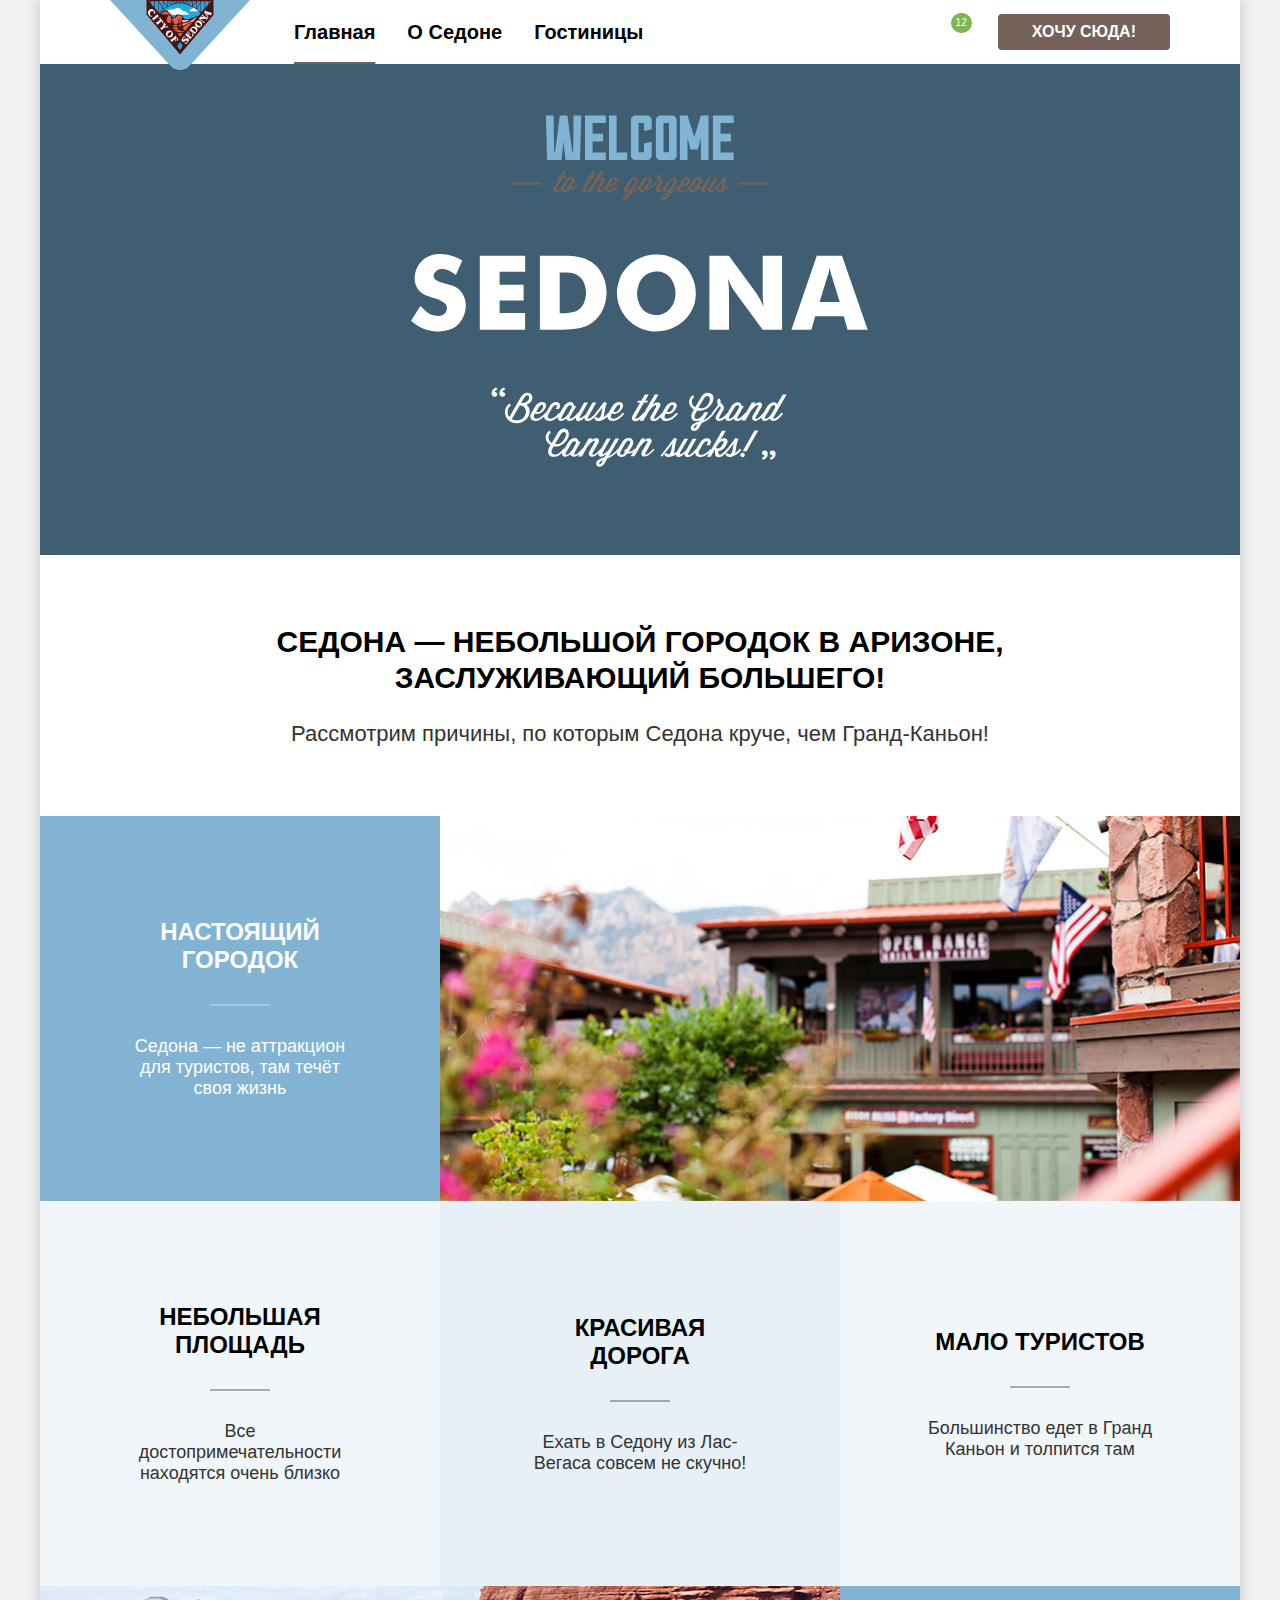
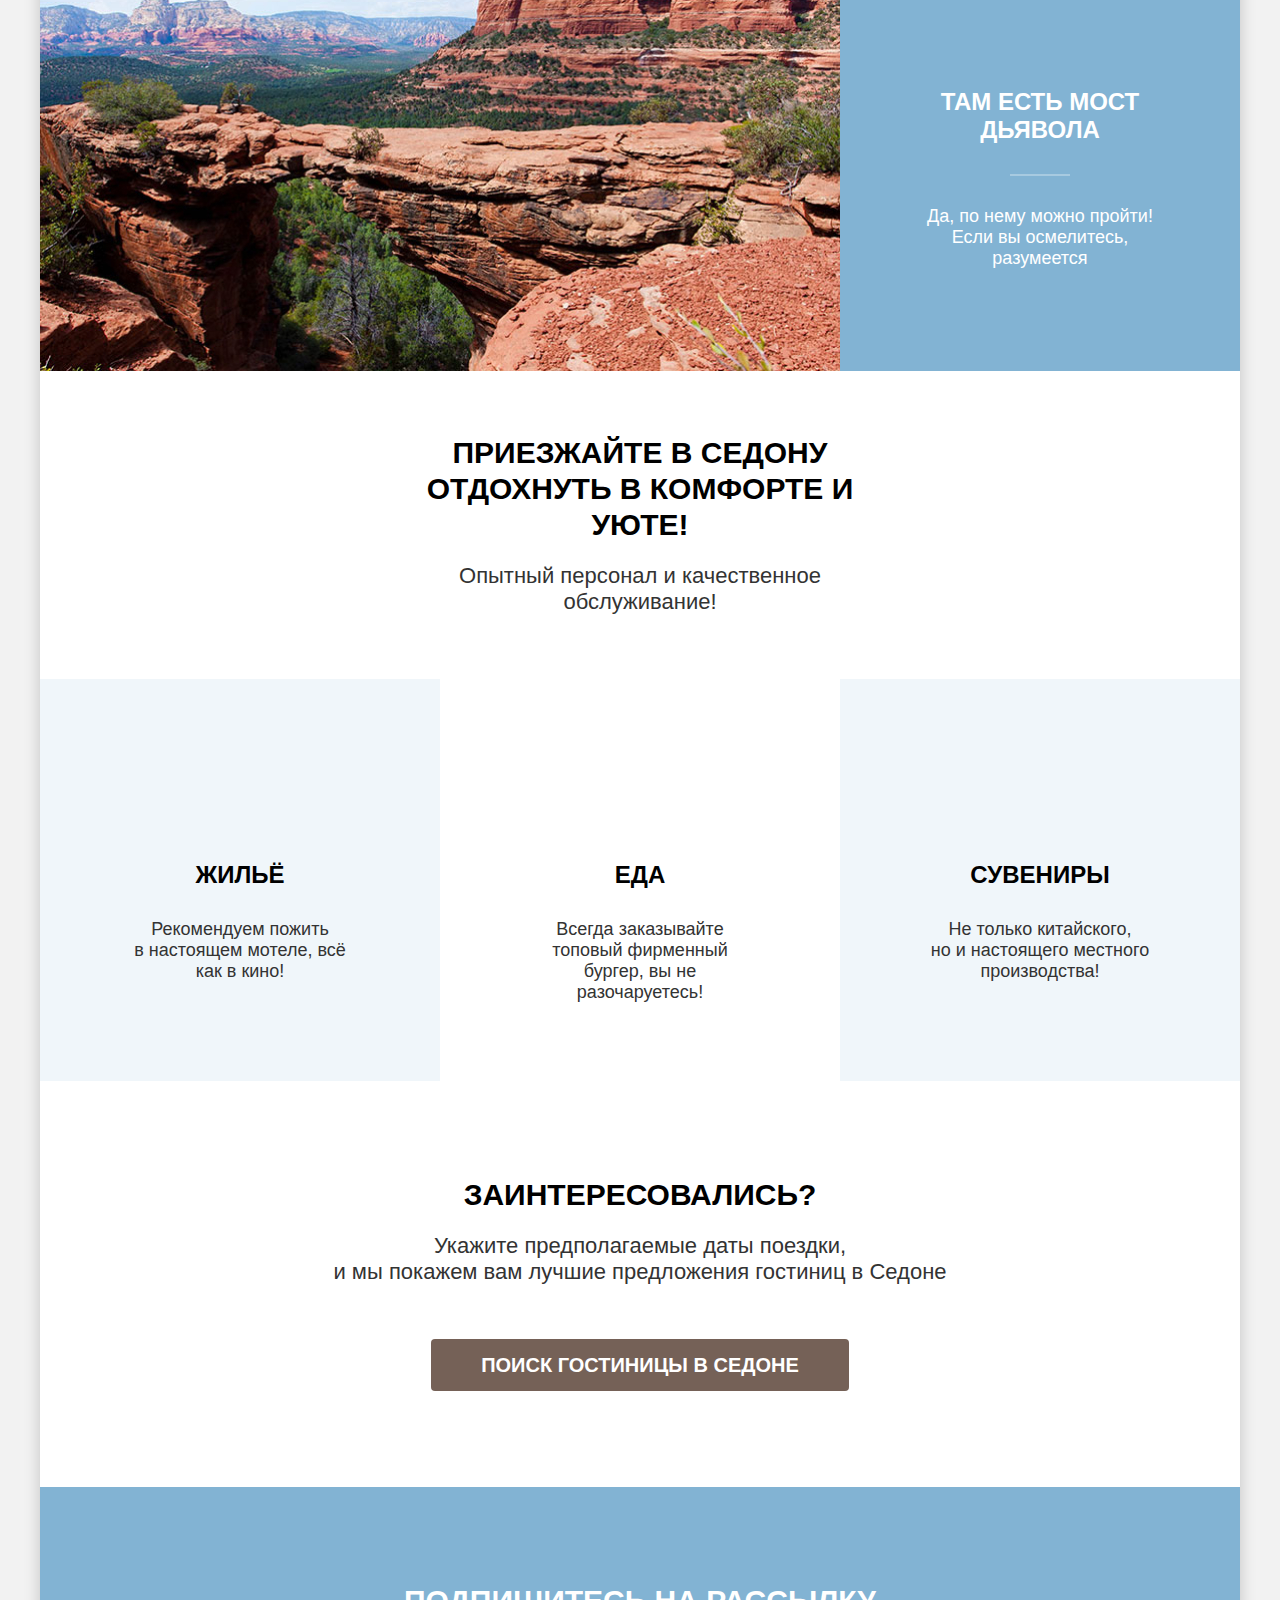
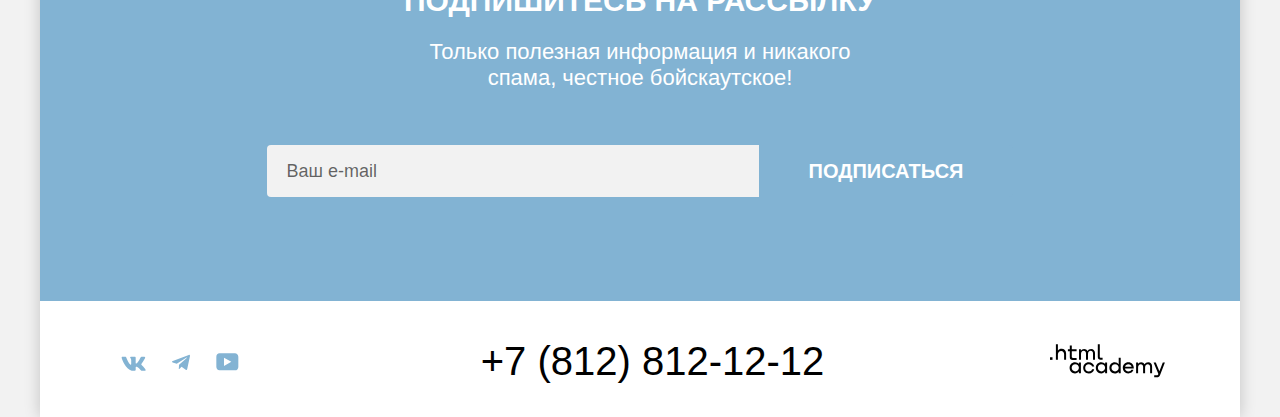
==== commit 5ebde9a6: "Добавляет тултип" ====
--- a/index.html
+++ b/index.html
@@ -81,7 +81,8 @@
                 <h3>Там есть мост дьявола</h3>
                 <p>Да, по нему можно пройти! Если вы осмелитесь, разумеется</p>
               </div>
-              <img class="adv-pic adv-pic-reverse" src="images/adv-pic-devil-bridge.jpg" width="800" height="385" alt="Мост Дьявола">
+              <img class="adv-pic adv-pic-reverse" src="images/adv-pic-devil-bridge.jpg" width="800" height="385"
+                alt="Мост Дьявола">
             </li>
           </ul>
         </section>
@@ -116,7 +117,8 @@
           <p>Только полезная информация и никакого спама, честное бойскаутское!</p>
           <form class="subscribe-form" action="https://echo.htmlacademy.ru/" method="post">
             <label class="visually-hidden" for="subscribe-field">Ваш e-mail</label>
-            <input class="subscribe-form-input" type="email" name="subscribe-mail" id="subscribe-field" required placeholder="Ваш e-mail">
+            <input class="subscribe-form-input" type="email" name="subscribe-mail" id="subscribe-field" required
+              placeholder="Ваш e-mail">
             <button class="sub-btn subscribe-submit-btn" type="submit">Подписаться</button>
           </form>
         </section>
@@ -131,7 +133,7 @@
                 <svg class="social-icon" xmlns="http://www.w3.org/2000/svg" width="25" height="15" viewBox="0 0 25 15"
                   fill="currentcolor" role="img" aria-label="Логотип 'В контакте'">
                   <path fill-rule="evenodd" clip-rule="evenodd"
-                    d="M24.1164 1.80445C24.2824 1.25845 24.1164 0.856445 23.3214 0.856445H20.6964C20.0284 0.856445 19.7204 1.20345 19.5534 1.58645C19.5534 1.58645 18.2184 4.78245 16.3274 6.85845C15.7154 7.46045 15.4374 7.65145 15.1034 7.65145C14.9364 7.65145 14.6854 7.46045 14.6854 6.91345V1.80445C14.6854 1.14845 14.5014 0.856445 13.9454 0.856445H9.81738C9.40038 0.856445 9.14938 1.16045 9.14938 1.44945C9.14938 2.07045 10.0954 2.21445 10.1924 3.96245V7.76045C10.1924 8.59345 10.0394 8.74444 9.70538 8.74444C8.81538 8.74444 6.65038 5.53345 5.36538 1.85945C5.11638 1.14445 4.86438 0.856445 4.19338 0.856445H1.56638C0.816382 0.856445 0.666382 1.20345 0.666382 1.58645C0.666382 2.26845 1.55638 5.65645 4.81138 10.1374C6.98138 13.1974 10.0364 14.8564 12.8194 14.8564C14.4884 14.8564 14.6944 14.4884 14.6944 13.8534V11.5404C14.6944 10.8034 14.8524 10.6564 15.3814 10.6564C15.7714 10.6564 16.4384 10.8484 17.9964 12.3234C19.7764 14.0724 20.0694 14.8564 21.0714 14.8564H23.6964C24.4464 14.8564 24.8224 14.4884 24.6064 13.7604C24.3684 13.0364 23.5184 11.9854 22.3914 10.7384C21.7794 10.0284 20.8614 9.26345 20.5824 8.88045C20.1934 8.38945 20.3044 8.17044 20.5824 7.73345C20.5824 7.73345 23.7824 3.30745 24.1154 1.80445H24.1164Z"/>
+                    d="M24.1164 1.80445C24.2824 1.25845 24.1164 0.856445 23.3214 0.856445H20.6964C20.0284 0.856445 19.7204 1.20345 19.5534 1.58645C19.5534 1.58645 18.2184 4.78245 16.3274 6.85845C15.7154 7.46045 15.4374 7.65145 15.1034 7.65145C14.9364 7.65145 14.6854 7.46045 14.6854 6.91345V1.80445C14.6854 1.14845 14.5014 0.856445 13.9454 0.856445H9.81738C9.40038 0.856445 9.14938 1.16045 9.14938 1.44945C9.14938 2.07045 10.0954 2.21445 10.1924 3.96245V7.76045C10.1924 8.59345 10.0394 8.74444 9.70538 8.74444C8.81538 8.74444 6.65038 5.53345 5.36538 1.85945C5.11638 1.14445 4.86438 0.856445 4.19338 0.856445H1.56638C0.816382 0.856445 0.666382 1.20345 0.666382 1.58645C0.666382 2.26845 1.55638 5.65645 4.81138 10.1374C6.98138 13.1974 10.0364 14.8564 12.8194 14.8564C14.4884 14.8564 14.6944 14.4884 14.6944 13.8534V11.5404C14.6944 10.8034 14.8524 10.6564 15.3814 10.6564C15.7714 10.6564 16.4384 10.8484 17.9964 12.3234C19.7764 14.0724 20.0694 14.8564 21.0714 14.8564H23.6964C24.4464 14.8564 24.8224 14.4884 24.6064 13.7604C24.3684 13.0364 23.5184 11.9854 22.3914 10.7384C21.7794 10.0284 20.8614 9.26345 20.5824 8.88045C20.1934 8.38945 20.3044 8.17044 20.5824 7.73345C20.5824 7.73345 23.7824 3.30745 24.1154 1.80445H24.1164Z" />
                 </svg>
               </a>
             </li>
@@ -141,7 +143,7 @@
                 <svg class="social-icon" xmlns="http://www.w3.org/2000/svg" width="18" height="17" viewBox="0 0 18 17"
                   fill="currentcolor" role="img" aria-label="Логотип 'Telegram'">
                   <path
-                    d="M16.785 0.955705L0.840489 7.1042C-0.247661 7.54126 -0.241365 8.14828 0.640845 8.41897L4.73445 9.69597L14.2058 3.72014C14.6537 3.44766 15.0629 3.59424 14.7265 3.89281L7.05283 10.8183H7.05103L7.05283 10.8192L6.77045 15.0387C7.18413 15.0387 7.36669 14.8489 7.59871 14.625L9.58705 12.6915L13.7229 15.7464C14.4855 16.1664 15.0332 15.9506 15.2229 15.0405L17.9379 2.2453C18.2158 1.13107 17.5126 0.626562 16.785 0.955705Z"/>
+                    d="M16.785 0.955705L0.840489 7.1042C-0.247661 7.54126 -0.241365 8.14828 0.640845 8.41897L4.73445 9.69597L14.2058 3.72014C14.6537 3.44766 15.0629 3.59424 14.7265 3.89281L7.05283 10.8183H7.05103L7.05283 10.8192L6.77045 15.0387C7.18413 15.0387 7.36669 14.8489 7.59871 14.625L9.58705 12.6915L13.7229 15.7464C14.4855 16.1664 15.0332 15.9506 15.2229 15.0405L17.9379 2.2453C18.2158 1.13107 17.5126 0.626562 16.785 0.955705Z" />
                 </svg>
               </a>
             </li>
@@ -151,7 +153,7 @@
                 <svg class="social-icon" xmlns="http://www.w3.org/2000/svg" width="23" height="18" viewBox="0 0 23 18"
                   fill="currentcolor" role="img" aria-label="Логотип 'You Tube'">
                   <path
-                    d="M18.9402 0.356445H3.50738C1.64668 0.356445 0.333252 1.9502 0.333252 3.75645V13.8502C0.333252 15.7627 1.64668 17.3564 3.50738 17.3564H19.1591C20.8009 17.3564 22.3333 15.7627 22.3333 13.9564V3.75645C22.1143 1.9502 20.8009 0.356445 18.9402 0.356445ZM7.99494 12.8939V4.81894L15.3283 8.85645L7.99494 12.8939Z"/>
+                    d="M18.9402 0.356445H3.50738C1.64668 0.356445 0.333252 1.9502 0.333252 3.75645V13.8502C0.333252 15.7627 1.64668 17.3564 3.50738 17.3564H19.1591C20.8009 17.3564 22.3333 15.7627 22.3333 13.9564V3.75645C22.1143 1.9502 20.8009 0.356445 18.9402 0.356445ZM7.99494 12.8939V4.81894L15.3283 8.85645L7.99494 12.8939Z" />
                 </svg>
               </a>
             </li>
@@ -165,82 +167,105 @@
           <h2 class="visually-hidden">Сделано в 'html academy'</h2>
           <a class="about-developer-contacts" href="https://htmlacademy.ru/">
             <svg class="developer-logo" xmlns="http://www.w3.org/2000/svg" width="115" height="34" viewBox="0 0 115 34"
-            fill="currentcolor" role="img" aria-label="Логотип 'html academy'">
-              <path d="M0 13.2564V15.8564H2.5V13.2564H0Z"/>
-              <path
-                d="M11.6 4.85645C10 4.85645 8.8 5.55645 8 6.55645H7.9V0.356445H5.9V15.8564H7.9V10.5564C7.9 8.45645 9.2 6.95645 11.2 6.95645C13 6.95645 14.1 8.35645 14.1 10.1564V15.8564H16.1V9.75644C16.2 6.75644 14.3 4.85645 11.6 4.85645Z"/>
-              <path
-                d="M26.6 5.15645H21.8V1.45645H19.8V5.25645H17.9V7.25645H19.8V13.2564C19.8 14.9564 20.8 15.9564 22.5 15.9564H26.6V13.9564H22.9C22.2 13.9564 21.8 13.5564 21.8 12.8564V7.15645H26.6V5.15645Z"/>
-              <path
-                d="M41.1 4.95645C39.5 4.95645 38.2 5.75644 37.6 7.05645H37.5C36.9 5.85645 35.7 4.95645 34.1 4.95645C32.7 4.95645 31.6 5.75645 31 6.75645H30.9V5.15645H29V15.7564H31V10.3564C31 8.35645 32 6.85645 33.6 6.85645C35.1 6.85645 36 7.85645 36 9.45645V15.7564H38V10.1564C38 7.75645 39.4 6.85645 40.6 6.85645C42.1 6.85645 43 7.85645 43 9.45645V15.7564H45V9.25644C45.1 6.75644 43.6 4.95645 41.1 4.95645Z"/>
-              <path
-                d="M47.8 13.0564C47.8 14.7564 48.8 15.7564 50.6 15.7564H52.6V13.7564H50.9C50.2 13.7564 49.8 13.3564 49.8 12.6564V0.356445H47.8V13.0564Z"/>
-              <path
-                d="M28.9 20.0564C28 18.9564 26.7 18.2564 25 18.2564C21.9 18.2564 19.6 20.5564 19.6 23.8564C19.6 27.1564 21.9 29.4564 25 29.4564C26.8 29.4564 28 28.6564 28.8 27.5564H28.9V29.1564H30.9V18.5564H28.9V20.0564ZM25.3 27.4564C23.1 27.4564 21.7 25.8564 21.7 23.8564C21.7 21.8564 23.1 20.2564 25.3 20.2564C27.5 20.2564 28.9 21.8564 28.9 23.8564C28.9 25.7564 27.5 27.4564 25.3 27.4564Z"/>
-              <path
-                d="M44.2 22.3564C43.7 19.9564 41.6 18.2564 38.8 18.2564C35.4 18.2564 33.2 20.7564 33.2 23.8564C33.2 26.9564 35.4 29.4564 38.8 29.4564C41.6 29.4564 43.7 27.6564 44.2 25.2564H42.1C41.7 26.5564 40.4 27.5564 38.8 27.5564C36.6 27.5564 35.2 25.9564 35.2 23.9564C35.2 21.9564 36.6 20.3564 38.8 20.3564C40.4 20.3564 41.6 21.3564 42.1 22.5564H44.2V22.3564Z"/>
-              <path
-                d="M55.1 20.0564C54.2 18.9564 52.9 18.2564 51.2 18.2564C48.1 18.2564 45.8 20.5564 45.8 23.8564C45.8 27.1564 48.1 29.4564 51.2 29.4564C53 29.4564 54.2 28.6564 55 27.5564H55.1V29.1564H57.1V18.5564H55.1V20.0564ZM51.5 27.4564C49.3 27.4564 47.9 25.8564 47.9 23.8564C47.9 21.8564 49.3 20.2564 51.5 20.2564C53.7 20.2564 55.1 21.8564 55.1 23.8564C55.1 25.7564 53.6 27.4564 51.5 27.4564Z"/>
-              <path
-                d="M68.7 20.1564C67.8 19.0564 66.5 18.2564 64.8 18.2564C61.7 18.2564 59.4 20.5564 59.4 23.8564C59.4 27.1564 61.6 29.4564 64.8 29.4564C66.5 29.4564 67.8 28.6564 68.6 27.6564H68.7V29.1564H70.7V13.7564H68.7V20.1564ZM65.1 27.4564C62.9 27.4564 61.5 25.8564 61.5 23.8564C61.5 21.8564 62.9 20.2564 65.1 20.2564C67.3 20.2564 68.7 21.8564 68.7 23.8564C68.6 25.8564 67.2 27.4564 65.1 27.4564Z"/>
-              <path
-                d="M78.3 18.2564C75 18.2564 72.8 20.7564 72.8 23.8564C72.8 26.8564 74.9 29.4564 78.3 29.4564C80.8 29.4564 82.8 28.1564 83.5 25.8564H81.4C80.9 26.8564 79.8 27.4564 78.4 27.4564C76.5 27.4564 75.1 26.1564 75 24.5564H83.8C84 20.9564 81.8 18.2564 78.3 18.2564ZM78.3 20.1564C80 20.1564 81.3 21.1564 81.6 22.7564H75.1C75.4 21.2564 76.6 20.1564 78.3 20.1564Z"/>
-              <path
-                d="M98.2 18.2564C96.6 18.2564 95.3 19.0564 94.6 20.2564H94.5C93.9 19.0564 92.7 18.2564 91.1 18.2564C89.7 18.2564 88.6 18.9564 88 20.0564V18.5564H86.1V29.1564H88.1V23.7564C88.1 21.7564 89.1 20.3564 90.7 20.2564C92.2 20.2564 93.1 21.2564 93.1 22.8564V29.1564H95.1V23.5564C95.1 21.1564 96.5 20.2564 97.7 20.2564C99.2 20.2564 100.1 21.2564 100.1 22.8564V29.1564H102.1V22.6564C102.2 20.0564 100.7 18.2564 98.2 18.2564Z"/>
-              <path
-                d="M109.4 27.3564L105.8 18.4564H103.6L108.4 30.0564C108.1 30.9564 107.7 31.2564 106.7 31.2564H104.2V33.2564H106.7C108.5 33.2564 109.5 32.4564 110.2 30.6564L114.9 18.4564H112.8L109.4 27.3564Z"/>
+              fill="currentcolor" role="img" aria-label="Логотип 'html academy'">
+              <path d="M0 13.2564V15.8564H2.5V13.2564H0Z" />
+              <path
+                d="M11.6 4.85645C10 4.85645 8.8 5.55645 8 6.55645H7.9V0.356445H5.9V15.8564H7.9V10.5564C7.9 8.45645 9.2 6.95645 11.2 6.95645C13 6.95645 14.1 8.35645 14.1 10.1564V15.8564H16.1V9.75644C16.2 6.75644 14.3 4.85645 11.6 4.85645Z" />
+              <path
+                d="M26.6 5.15645H21.8V1.45645H19.8V5.25645H17.9V7.25645H19.8V13.2564C19.8 14.9564 20.8 15.9564 22.5 15.9564H26.6V13.9564H22.9C22.2 13.9564 21.8 13.5564 21.8 12.8564V7.15645H26.6V5.15645Z" />
+              <path
+                d="M41.1 4.95645C39.5 4.95645 38.2 5.75644 37.6 7.05645H37.5C36.9 5.85645 35.7 4.95645 34.1 4.95645C32.7 4.95645 31.6 5.75645 31 6.75645H30.9V5.15645H29V15.7564H31V10.3564C31 8.35645 32 6.85645 33.6 6.85645C35.1 6.85645 36 7.85645 36 9.45645V15.7564H38V10.1564C38 7.75645 39.4 6.85645 40.6 6.85645C42.1 6.85645 43 7.85645 43 9.45645V15.7564H45V9.25644C45.1 6.75644 43.6 4.95645 41.1 4.95645Z" />
+              <path
+                d="M47.8 13.0564C47.8 14.7564 48.8 15.7564 50.6 15.7564H52.6V13.7564H50.9C50.2 13.7564 49.8 13.3564 49.8 12.6564V0.356445H47.8V13.0564Z" />
+              <path
+                d="M28.9 20.0564C28 18.9564 26.7 18.2564 25 18.2564C21.9 18.2564 19.6 20.5564 19.6 23.8564C19.6 27.1564 21.9 29.4564 25 29.4564C26.8 29.4564 28 28.6564 28.8 27.5564H28.9V29.1564H30.9V18.5564H28.9V20.0564ZM25.3 27.4564C23.1 27.4564 21.7 25.8564 21.7 23.8564C21.7 21.8564 23.1 20.2564 25.3 20.2564C27.5 20.2564 28.9 21.8564 28.9 23.8564C28.9 25.7564 27.5 27.4564 25.3 27.4564Z" />
+              <path
+                d="M44.2 22.3564C43.7 19.9564 41.6 18.2564 38.8 18.2564C35.4 18.2564 33.2 20.7564 33.2 23.8564C33.2 26.9564 35.4 29.4564 38.8 29.4564C41.6 29.4564 43.7 27.6564 44.2 25.2564H42.1C41.7 26.5564 40.4 27.5564 38.8 27.5564C36.6 27.5564 35.2 25.9564 35.2 23.9564C35.2 21.9564 36.6 20.3564 38.8 20.3564C40.4 20.3564 41.6 21.3564 42.1 22.5564H44.2V22.3564Z" />
+              <path
+                d="M55.1 20.0564C54.2 18.9564 52.9 18.2564 51.2 18.2564C48.1 18.2564 45.8 20.5564 45.8 23.8564C45.8 27.1564 48.1 29.4564 51.2 29.4564C53 29.4564 54.2 28.6564 55 27.5564H55.1V29.1564H57.1V18.5564H55.1V20.0564ZM51.5 27.4564C49.3 27.4564 47.9 25.8564 47.9 23.8564C47.9 21.8564 49.3 20.2564 51.5 20.2564C53.7 20.2564 55.1 21.8564 55.1 23.8564C55.1 25.7564 53.6 27.4564 51.5 27.4564Z" />
+              <path
+                d="M68.7 20.1564C67.8 19.0564 66.5 18.2564 64.8 18.2564C61.7 18.2564 59.4 20.5564 59.4 23.8564C59.4 27.1564 61.6 29.4564 64.8 29.4564C66.5 29.4564 67.8 28.6564 68.6 27.6564H68.7V29.1564H70.7V13.7564H68.7V20.1564ZM65.1 27.4564C62.9 27.4564 61.5 25.8564 61.5 23.8564C61.5 21.8564 62.9 20.2564 65.1 20.2564C67.3 20.2564 68.7 21.8564 68.7 23.8564C68.6 25.8564 67.2 27.4564 65.1 27.4564Z" />
+              <path
+                d="M78.3 18.2564C75 18.2564 72.8 20.7564 72.8 23.8564C72.8 26.8564 74.9 29.4564 78.3 29.4564C80.8 29.4564 82.8 28.1564 83.5 25.8564H81.4C80.9 26.8564 79.8 27.4564 78.4 27.4564C76.5 27.4564 75.1 26.1564 75 24.5564H83.8C84 20.9564 81.8 18.2564 78.3 18.2564ZM78.3 20.1564C80 20.1564 81.3 21.1564 81.6 22.7564H75.1C75.4 21.2564 76.6 20.1564 78.3 20.1564Z" />
+              <path
+                d="M98.2 18.2564C96.6 18.2564 95.3 19.0564 94.6 20.2564H94.5C93.9 19.0564 92.7 18.2564 91.1 18.2564C89.7 18.2564 88.6 18.9564 88 20.0564V18.5564H86.1V29.1564H88.1V23.7564C88.1 21.7564 89.1 20.3564 90.7 20.2564C92.2 20.2564 93.1 21.2564 93.1 22.8564V29.1564H95.1V23.5564C95.1 21.1564 96.5 20.2564 97.7 20.2564C99.2 20.2564 100.1 21.2564 100.1 22.8564V29.1564H102.1V22.6564C102.2 20.0564 100.7 18.2564 98.2 18.2564Z" />
+              <path
+                d="M109.4 27.3564L105.8 18.4564H103.6L108.4 30.0564C108.1 30.9564 107.7 31.2564 106.7 31.2564H104.2V33.2564H106.7C108.5 33.2564 109.5 32.4564 110.2 30.6564L114.9 18.4564H112.8L109.4 27.3564Z" />
             </svg>
           </a>
         </section>
       </footer>
     </div>
+    <!-- Что бы включить модальное окно, добавь к modal-container класс modal-active -->
     <div class="modal-container">
       <div class="modal modal-booking">
         <button class="modal-close-btn">
           <span class="visually-hidden">Закрыть</span>
-          <svg class="modal-close-btn-icon" xmlns="http://www.w3.org/2000/svg" width="15" height="15" viewBox="0 0 15 15" fill="currentcolor">
-            <path d="M14.4905 1.78288L13.1982 0.49057L7.49048 6.19826L1.78279 0.49057L0.490479 1.78288L6.19817 7.49057L0.490479 13.1983L1.78279 14.4906L7.49048 8.78288L13.1982 14.4906L14.4905 13.1983L8.78279 7.49057L14.4905 1.78288Z"/>
-            </svg>
+          <svg class="modal-close-btn-icon" xmlns="http://www.w3.org/2000/svg" width="15" height="15"
+            viewBox="0 0 15 15" fill="currentcolor">
+            <path
+              d="M14.4905 1.78288L13.1982 0.49057L7.49048 6.19826L1.78279 0.49057L0.490479 1.78288L6.19817 7.49057L0.490479 13.1983L1.78279 14.4906L7.49048 8.78288L13.1982 14.4906L14.4905 13.1983L8.78279 7.49057L14.4905 1.78288Z" />
+          </svg>
         </button>
         <section class="modal-content">
           <h2 class="modal-title">Поиск гостиницы в Седоне</h2>
           <form class="modal-booking-form" action="https://echo.htmlacademy.ru/" method="post">
             <div class="modal-booking-in">
               <label class="modal-booking-form-label">Дата Заезда:</label>
-              <input class="modal-booking-form-input modal-booking-form-date" type="date" placeholder="Укажите дату" value="2020-04-27">
-              <span class="form-notification form-notificaton-alert modal-current-notification">Мы не можем отправить вас в прошлое.</span>
+              <input class="modal-booking-form-input modal-booking-form-date" type="date" placeholder="Укажите дату"
+                value="2020-04-27">
+              <span class="form-notification form-notificaton-alert modal-current-notification">Мы не можем отправить
+                вас в прошлое.</span>
             </div>
             <div class="modal-booking-out">
               <label class="modal-booking-form-label">Дата Выезда:</label>
-                <input class="modal-booking-form-input modal-booking-form-date" type="date" placeholder="Укажите дату" value="2023-09-01">
-                <span class="form-notification form-notificaton-notify">На эти даты есть свободные номера. Пока есть.</span>
+              <input class="modal-booking-form-input modal-booking-form-date" type="date" placeholder="Укажите дату"
+                value="2023-09-01">
+              <span class="form-notification form-notificaton-notify">На эти даты есть свободные номера. Пока
+                есть.</span>
             </div>
             <div class="modal-booking-lot">
               <label class="modal-booking-form-label modal-booking-form-label-lot">Взрослые:</label>
               <div class="modal-booking-form-lot-wrapper">
                 <button class="modal-booking-form-minus">
-                  <svg class="modal-booking-form-icon-minus" xmlns="http://www.w3.org/2000/svg" width="15" height="2" viewBox="0 0 15 2" fill="currentcolor">
-                    <path d="M0.392822 0L0.392822 2L14.3928 2V0L0.392822 0Z"/>
+                  <svg class="modal-booking-form-icon-minus" xmlns="http://www.w3.org/2000/svg" width="15" height="2"
+                    viewBox="0 0 15 2" fill="currentcolor">
+                    <path d="M0.392822 0L0.392822 2L14.3928 2V0L0.392822 0Z" />
                   </svg>
                 </button>
                 <input class="modal-booking-form-input modal-booking-form-lot" type="number" placeholder="0">
                 <button class="modal-booking-form-plus">
-                  <svg class="modal-booking-form-icon-plus" xmlns="http://www.w3.org/2000/svg" width="14" height="14" viewBox="0 0 14 14" fill="currentcolor">
-                    <path d="M14 6H8V0H6V6H0V8H6V14H8V8H14V6Z"/>
-                  </svg>
-                </button>
-              </div>
-              <label class="modal-booking-form-label modal-booking-form-label-lot">Дети:</label>
+                  <svg class="modal-booking-form-icon-plus" xmlns="http://www.w3.org/2000/svg" width="14" height="14"
+                    viewBox="0 0 14 14" fill="currentcolor">
+                    <path d="M14 6H8V0H6V6H0V8H6V14H8V8H14V6Z" />
+                  </svg>
+                </button>
+              </div>
+              <span class="modal-booking-form-label modal-booking-form-label-lot modal-booking-form-children">
+                <label class="modal-booking-form-label">Дети:</label>
+                <span class="tooltip">
+                  <button class="tooltip-toggle" type="button" aria-labelledby="tooltip-label-children">
+                    <svg class="tooltip-icon" xmlns="http://www.w3.org/2000/svg" width="2" height="12"
+                      viewBox="0 0 2 12" fill="currentcolor">
+                      <path fill-rule="evenodd" clip-rule="evenodd" d="M0 0H2V2H0V0ZM2 12H0V3H2V12Z" />
+                    </svg>
+                  </button>
+                  <span class="tooltip-text" role="tooltip" id="tooltip-label-children">Укажите количество детей,
+                    которые будут с вами, возраст которых от 6 до 18 лет. Дети до 6 лет размещаются бесплатно.</span>
+                </span>
+              </span>
               <div class="modal-booking-form-lot-wrapper">
                 <button class="modal-booking-form-minus">
-                  <svg class="modal-booking-form-icon-minus" xmlns="http://www.w3.org/2000/svg" width="15" height="2" viewBox="0 0 15 2" fill="currentcolor">
-                    <path d="M0.392822 0L0.392822 2L14.3928 2V0L0.392822 0Z"/>
+                  <svg class="modal-booking-form-icon-minus" xmlns="http://www.w3.org/2000/svg" width="15" height="2"
+                    viewBox="0 0 15 2" fill="currentcolor">
+                    <path d="M0.392822 0L0.392822 2L14.3928 2V0L0.392822 0Z" />
                   </svg>
                 </button>
                 <input class="modal-booking-form-input modal-booking-form-lot" type="number" placeholder="0">
                 <button class="modal-booking-form-plus">
-                  <svg class="modal-booking-form-icon-plus" xmlns="http://www.w3.org/2000/svg" width="14" height="14" viewBox="0 0 14 14" fill="currentcolor">
-                    <path d="M14 6H8V0H6V6H0V8H6V14H8V8H14V6Z"/>
+                  <svg class="modal-booking-form-icon-plus" xmlns="http://www.w3.org/2000/svg" width="14" height="14"
+                    viewBox="0 0 14 14" fill="currentcolor">
+                    <path d="M14 6H8V0H6V6H0V8H6V14H8V8H14V6Z" />
                   </svg>
                 </button>
               </div>
--- a/styles/styles.css
+++ b/styles/styles.css
@@ -13,6 +13,7 @@
   src: url("../fonts/ptsans-700.woff2") format("woff2");
   font-display: swap;
 }
+
 html {
   height: 100%;
 }
@@ -235,6 +236,7 @@
   background-position: center;
   background-repeat: no-repeat;
 }
+
 .btn-favorite {
   background-image: url(../images/icon-favorit.svg);
   background-position: center;
@@ -272,7 +274,7 @@
   color: #FFFFFF;
 }
 
-li+.special-nav-btn {
+li + .special-nav-btn {
   margin-left: 20px;
 }
 
@@ -363,7 +365,8 @@
   grid-auto-rows: auto;
 }
 
-.adv-item:not(.adv-with-pic), .adv-with-pic-text-container {
+.adv-item:not(.adv-with-pic),
+.adv-with-pic-text-container {
   box-sizing: border-box;
   padding: 100px 84px;
   min-height: 385px;
@@ -466,9 +469,11 @@
 .adv-service-home h3::before {
   background-position: -133px -18px;
 }
+
 .adv-service-food h3::before {
   background-position: -258px -19px;
 }
+
 .adv-service-present h3::before {
   background-position: -14px -20px;
 }
@@ -594,6 +599,7 @@
   display: flex;
   min-width: 145px;
 }
+
 .social-list-item {
   display: flex;
 }
@@ -632,6 +638,7 @@
 .btn-social:focus {
   color: #68A2CA;
 }
+
 .btn-social:active {
   color: rgba(104, 162, 202, 0.3);
 }
@@ -640,6 +647,7 @@
 .footer-contacts-phone:focus {
   color: #756157;
 }
+
 .footer-contacts-phone:active {
   color: rgba(117, 97, 87, 0.3);
 }
@@ -648,6 +656,7 @@
 .about-developer-contacts:focus {
   color: #756157;
 }
+
 .about-developer-contacts:active {
   color: rgba(117, 97, 87, 0.3);
 }
@@ -719,9 +728,11 @@
 .breadcrumbs-link:hover {
   color: rgba(255, 255, 255, 0.6);
 }
+
 .breadcrumbs-link:focus {
   color: #FFFFFF;
 }
+
 .breadcrumbs-link:active {
   color: rgba(255, 255, 255, 0.3);
 }
@@ -890,10 +901,12 @@
 .control-input-price:hover {
   background-color: #E6E6E6;
 }
+
 .control-input-price:focus {
   background-color: #E6E6E6;
   outline: 3px solid #83B3D3;
 }
+
 .control-input-price:active {
   background-color: #E6E6E6;
   outline: 2px solid #83B3D3;
@@ -947,6 +960,7 @@
   top: -8px;
   left: 0;
 }
+
 .price-toggle-max {
   top: -8px;
   right: 0;
@@ -1300,6 +1314,11 @@
   width: 100%;
   height: 100%;
   background-color: rgba(242, 242, 242, 0.8);
+  display: none;
+}
+
+.modal-active {
+  display: block;
 }
 
 .modal {
@@ -1337,6 +1356,7 @@
 .modal-close-btn:hover {
   background-color: #E6E6E6;
 }
+
 .modal-close-btn:focus {
   background-color: #E6E6E6;
   outline: 3px solid #83B3D3;
@@ -1406,10 +1426,12 @@
   background-color: #E6E6E6;
   outline: 3px solid #83B3D3;
 }
+
 .modal-booking-form-input:active {
   background-color: #E6E6E6;
   outline: 2px solid #83B3D3;
 }
+
 .modal-booking-form-input:disabled {
   background-color: #E6E6E6;
   color: rgba(0, 0, 0, 0.6);
@@ -1476,6 +1498,7 @@
   padding: 0;
   cursor: pointer;
 }
+
 .modal-booking-form-plus {
   position: absolute;
   top: 0;
@@ -1496,7 +1519,7 @@
   margin-top: -7px;
 }
 
-.modal-booking-form-icon-minus{
+.modal-booking-form-icon-minus {
   position: absolute;
   top: 50%;
   left: 13px;
@@ -1537,3 +1560,63 @@
   border-radius: 10px;
   border: none;
 }
+
+/* тултип */
+.modal-booking-form-children {
+  position: relative;
+  margin-right: 82px;
+}
+
+.tooltip {
+  position: absolute;
+  top: 0;
+  left: 59px;
+  z-index: 1;
+}
+
+.tooltip-toggle {
+  border: none;
+  background-color: #83B3D3;
+  color: #FFFFFF;
+  width: 26px;
+  height: 26px;
+  border-radius: 50%;
+  padding: 0;
+  margin: 0;
+  display: block;
+  cursor: pointer;
+}
+
+.tooltip-text {
+  position: absolute;
+  top: 41px;
+  left: 50%;
+  transform: translateX(-50%);
+  font-size: 16px;
+  font-weight: 400;
+  line-height: 20px;
+  color: #FFFFFF;
+  background-color: #333333;
+  width: 220px;
+  padding: 15px 18px;
+  border-radius: 10px;
+  box-shadow: 0 15px 30px 0 rgba(0, 0, 0, 0.30);
+  display: none;
+}
+
+.tooltip-text::before {
+  content: "";
+  display: block;
+  position: absolute;
+  top: -9px;
+  left: 118px;
+  width: 19px;
+  height: 9px;
+  background-image: url(../images/tooltip-triangle.svg);
+  background-repeat: no-repeat;
+}
+
+.tooltip-toggle:hover + .tooltip-text,
+.tooltip-toggle:focus + .tooltip-text {
+  display: block;
+}
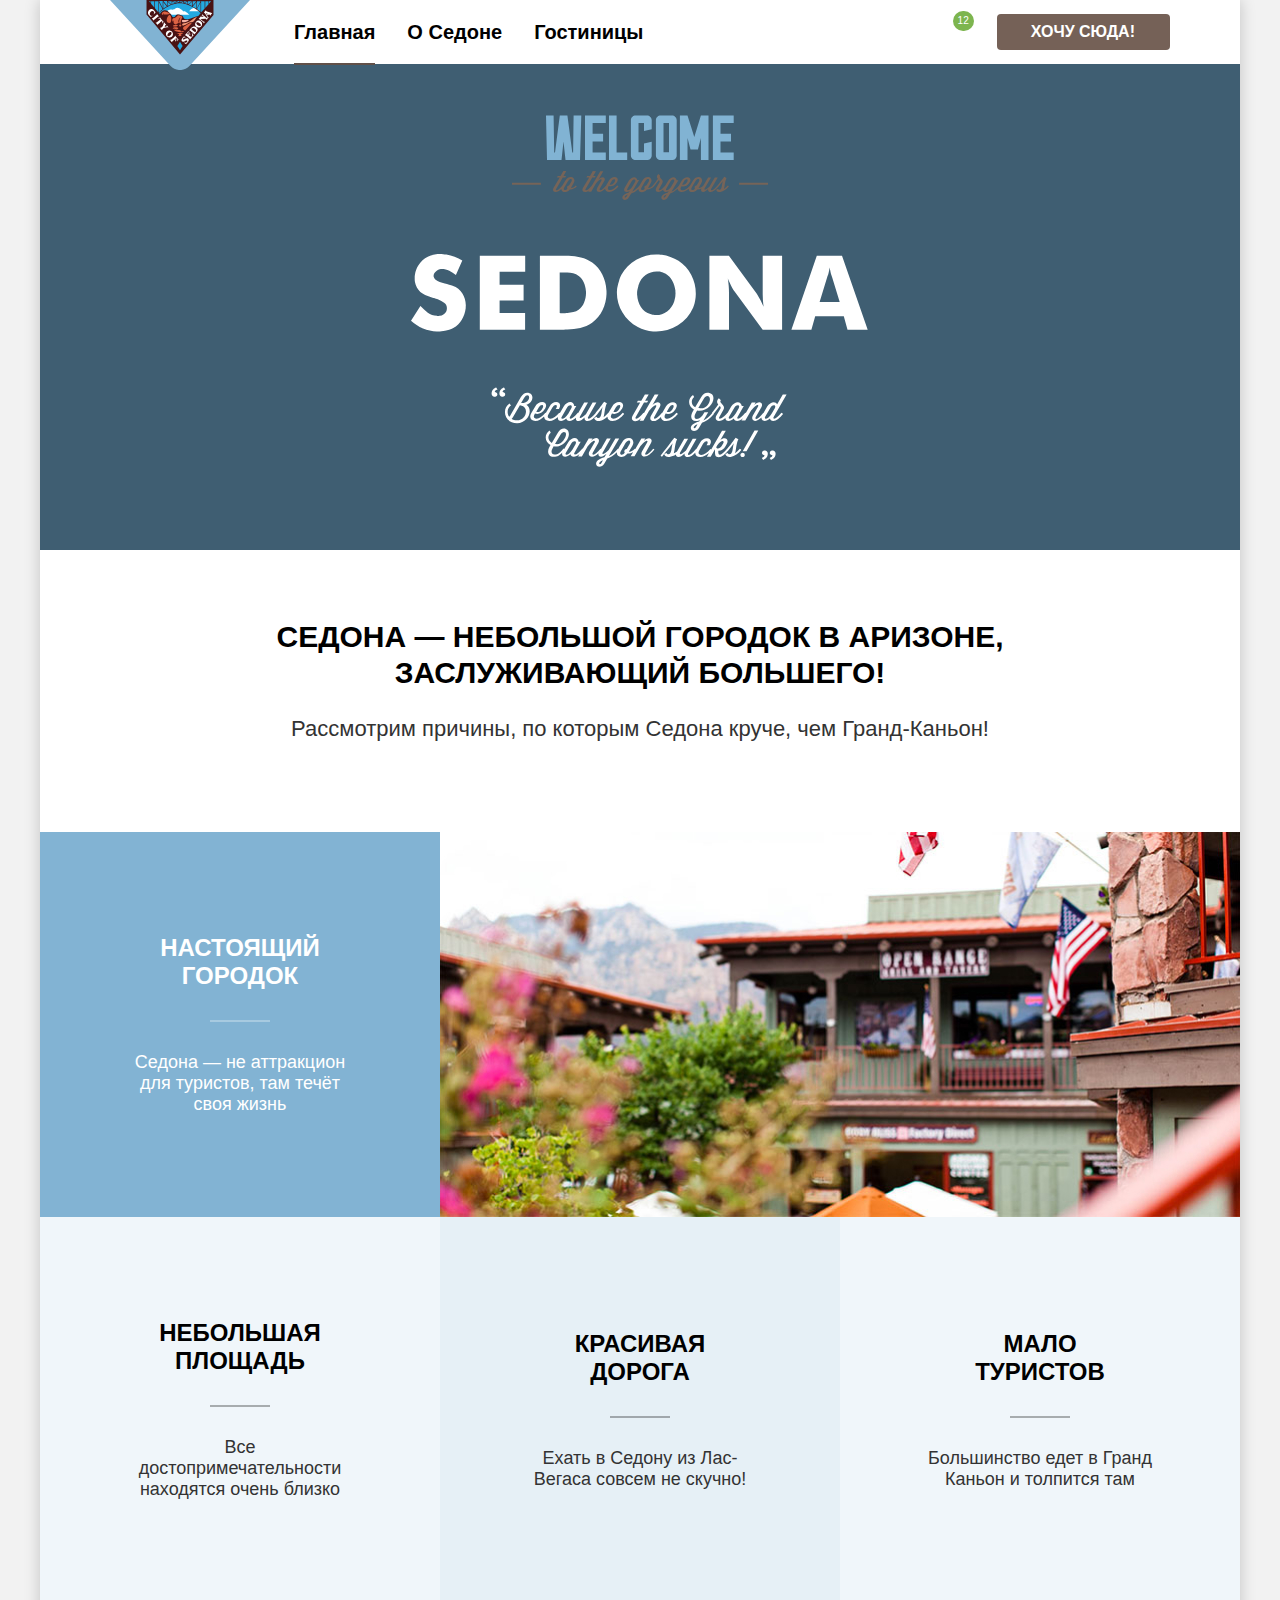
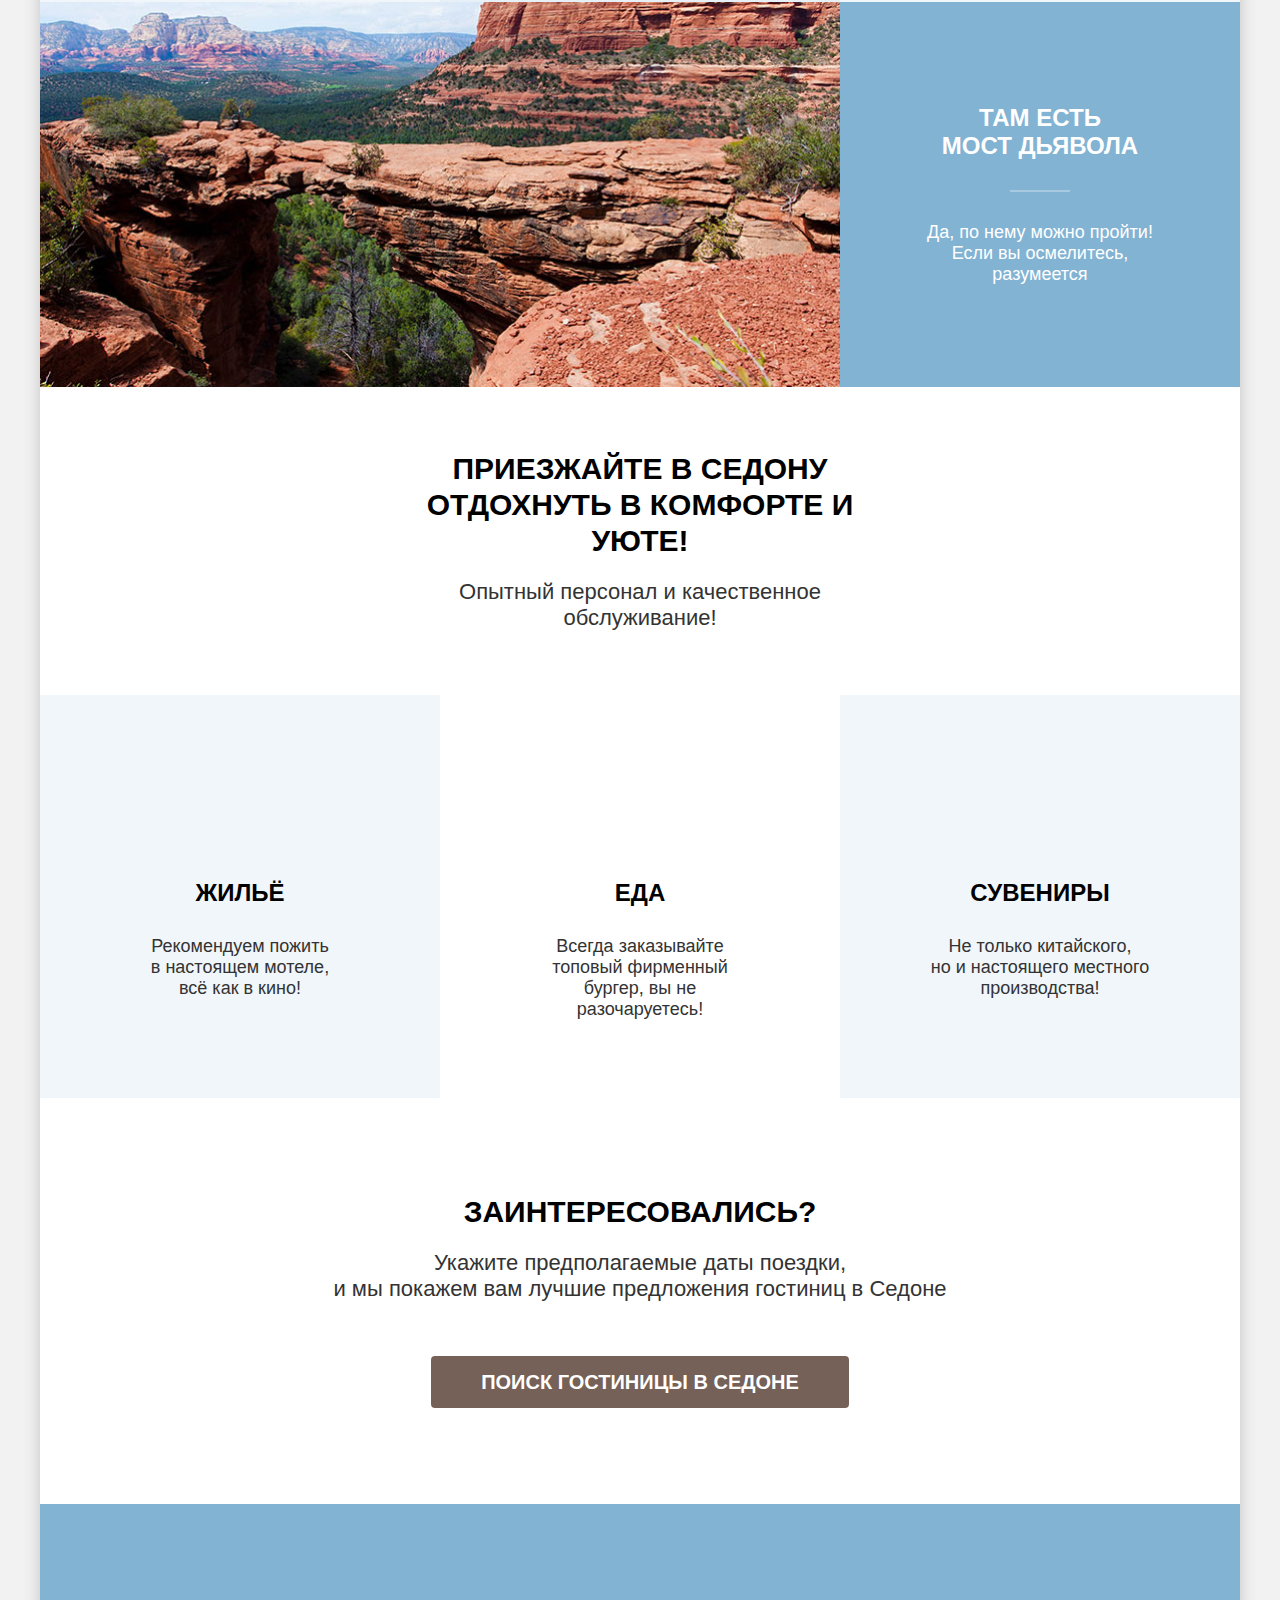
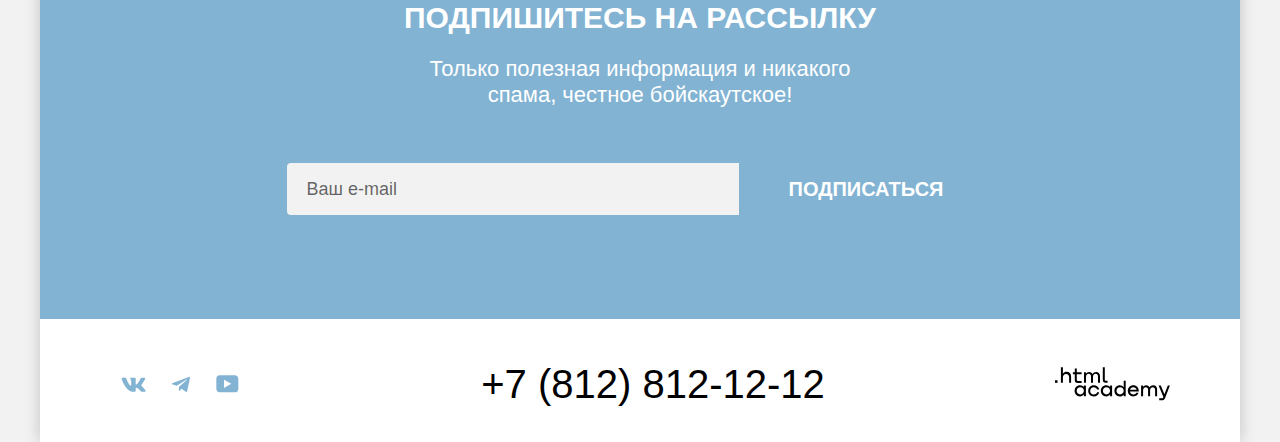
==== commit baa69e00: "Подгоняет под критерии" ====
--- a/index.html
+++ b/index.html
@@ -5,25 +5,27 @@
     <meta charset="utf-8">
     <title>HTML Academy: Седона</title>
     <link rel="stylesheet" href="styles/styles.css">
+    <link rel="icon" href="favicon.ico">
+    <link rel="icon" type="image/png" sizes="32x32" href="images/favicon.png">
   </head>
 
   <body>
     <div class="page-container">
 
       <header class="page-header">
-        <a href="index.html" aria-current="page" class="logo">
+        <a class="logo" href="index.html" aria-current="page">
           <img src="images/logo.svg" width="140" height="70" alt="Логотип городка Седона">
         </a>
         <nav class="page-navigation">
           <ul class="navigation-list">
             <li class="navigation-item">
-              <a href="index.html" aria-current="page" class="navigation-link active-nav-item">Главная</a>
+              <a class="navigation-link current-nav-link" href="index.html" aria-current="page">Главная</a>
             </li>
             <li class="navigation-item">
-              <a href="#" class="navigation-link">О Седоне</a>
+              <a class="navigation-link" href="#">О Седоне</a>
             </li>
             <li class="navigation-item">
-              <a href="catalog.html" class="navigation-link">Гостиницы</a>
+              <a  class="navigation-link" href="catalog.html">Гостиницы</a>
             </li>
           </ul>
           <ul class="user-navigation">
@@ -39,7 +41,7 @@
               </a>
             </li>
             <li class="user-navigation-item special-nav-btn">
-              <a class="main-btn btn-modal" href="#">Хочу сюда!</a>
+              <a class="main-btn btn-modal" href="modal.html">Хочу сюда!</a>
             </li>
           </ul>
         </nav>
@@ -47,8 +49,7 @@
       <main class="main-index main-flex">
         <header class="main-header">
           <h1 class="visually-hidden">Добро пожаловать в Седону</h1>
-          <img class="welcome-pic" src="images/welcome-to-sedona.svg" width="458" height="352"
-            alt="Welcome to the gorgeous Sedona - 'Because the Grand Canyon sucks!">
+          <img class="welcome-pic" src="images/welcome-to-sedona.svg" width="458" height="352" alt="Welcome to the gorgeous Sedona - 'Because the Grand Canyon sucks!'">
         </header>
         <section class="advantages lead-adv">
           <div class="lead-adv-text-container">
@@ -69,20 +70,19 @@
               <p>Все достопримечательности находятся очень близко</p>
             </li>
             <li class="adv-item adv-medium-bg">
-              <h3>Красивая дорога</h3>
+              <h3>Красивая<br> дорога</h3>
               <p>Ехать в Седону из Лас-Вегаса совсем не скучно!</p>
             </li>
             <li class="adv-item adv-light-bg">
-              <h3>Мало туристов</h3>
+              <h3>Мало<br> туристов</h3>
               <p>Большинство едет в Гранд Каньон и толпится там</p>
             </li>
             <li class="adv-item adv-dark-bg adv-with-pic">
               <div class="adv-with-pic-text-container">
-                <h3>Там есть мост дьявола</h3>
+                <h3>Там есть<br> мост дьявола</h3>
                 <p>Да, по нему можно пройти! Если вы осмелитесь, разумеется</p>
               </div>
-              <img class="adv-pic adv-pic-reverse" src="images/adv-pic-devil-bridge.jpg" width="800" height="385"
-                alt="Мост Дьявола">
+              <img class="adv-pic adv-pic-reverse" src="images/adv-pic-devil-bridge.jpg" width="800" height="385" alt="Мост Дьявола">
             </li>
           </ul>
         </section>
@@ -95,30 +95,29 @@
           <ul class="adv-list adv-service-list">
             <li class="adv-service-item adv-service-home">
               <h3>Жильё</h3>
-              <p>Рекомендуем пожить</br> в настоящем мотеле, всё как в кино!</p>
+              <p>Рекомендуем пожить в&nbsp;настоящем мотеле,<br> всё как в кино!</p>
             </li>
             <li class="adv-service-item adv-service-food">
               <h3>Еда</h3>
-              <p>Всегда заказывайте</br> топовый фирменный бургер, вы не разочаруетесь!</p>
+              <p>Всегда заказывайте<br> топовый фирменный бургер, вы не разочаруетесь!</p>
             </li>
             <li class="adv-service-item adv-service-present">
               <h3>Сувениры</h3>
-              <p>Не только китайского,</br> но и настоящего местного производства!</p>
+              <p>Не только китайского, но&nbsp;и&nbsp;настоящего местного производства!</p>
             </li>
           </ul>
         </section>
         <section class="booking">
           <h2>Заинтересовались?</h2>
-          <p>Укажите предполагаемые даты поездки,</br> и мы покажем вам лучшие предложения гостиниц в Седоне</p>
-          <a href="catalog.html" class="main-btn btn-catalog">Поиск гостиницы в Седоне</a>
+          <p>Укажите предполагаемые даты поездки,<br> и мы покажем вам лучшие предложения гостиниц в Седоне</p>
+          <a class="main-btn btn-catalog" href="catalog.html">Поиск гостиницы в Седоне</a>
         </section>
         <section class="subscribe extra-subscribe">
           <h2>Подпишитесь на рассылку</h2>
           <p>Только полезная информация и никакого спама, честное бойскаутское!</p>
           <form class="subscribe-form" action="https://echo.htmlacademy.ru/" method="post">
             <label class="visually-hidden" for="subscribe-field">Ваш e-mail</label>
-            <input class="subscribe-form-input" type="email" name="subscribe-mail" id="subscribe-field" required
-              placeholder="Ваш e-mail">
+            <input class="subscribe-form-input" id="subscribe-field" type="email" name="subscribe-mail" placeholder="Ваш e-mail" required>
             <button class="sub-btn subscribe-submit-btn" type="submit">Подписаться</button>
           </form>
         </section>
@@ -130,30 +129,24 @@
             <li class="social-list-item">
               <a class="btn-social" href="https://vk.com/htmlacademy">
                 <span class="visually-hidden">Vkontakte</span>
-                <svg class="social-icon" xmlns="http://www.w3.org/2000/svg" width="25" height="15" viewBox="0 0 25 15"
-                  fill="currentcolor" role="img" aria-label="Логотип 'В контакте'">
-                  <path fill-rule="evenodd" clip-rule="evenodd"
-                    d="M24.1164 1.80445C24.2824 1.25845 24.1164 0.856445 23.3214 0.856445H20.6964C20.0284 0.856445 19.7204 1.20345 19.5534 1.58645C19.5534 1.58645 18.2184 4.78245 16.3274 6.85845C15.7154 7.46045 15.4374 7.65145 15.1034 7.65145C14.9364 7.65145 14.6854 7.46045 14.6854 6.91345V1.80445C14.6854 1.14845 14.5014 0.856445 13.9454 0.856445H9.81738C9.40038 0.856445 9.14938 1.16045 9.14938 1.44945C9.14938 2.07045 10.0954 2.21445 10.1924 3.96245V7.76045C10.1924 8.59345 10.0394 8.74444 9.70538 8.74444C8.81538 8.74444 6.65038 5.53345 5.36538 1.85945C5.11638 1.14445 4.86438 0.856445 4.19338 0.856445H1.56638C0.816382 0.856445 0.666382 1.20345 0.666382 1.58645C0.666382 2.26845 1.55638 5.65645 4.81138 10.1374C6.98138 13.1974 10.0364 14.8564 12.8194 14.8564C14.4884 14.8564 14.6944 14.4884 14.6944 13.8534V11.5404C14.6944 10.8034 14.8524 10.6564 15.3814 10.6564C15.7714 10.6564 16.4384 10.8484 17.9964 12.3234C19.7764 14.0724 20.0694 14.8564 21.0714 14.8564H23.6964C24.4464 14.8564 24.8224 14.4884 24.6064 13.7604C24.3684 13.0364 23.5184 11.9854 22.3914 10.7384C21.7794 10.0284 20.8614 9.26345 20.5824 8.88045C20.1934 8.38945 20.3044 8.17044 20.5824 7.73345C20.5824 7.73345 23.7824 3.30745 24.1154 1.80445H24.1164Z" />
+                <svg class="social-icon" xmlns="http://www.w3.org/2000/svg" width="25" height="15" viewBox="0 0 25 15" fill="currentcolor" role="img" aria-label="Логотип 'В контакте'">
+                  <path fill-rule="evenodd" clip-rule="evenodd" d="M24.1164 1.80445C24.2824 1.25845 24.1164 0.856445 23.3214 0.856445H20.6964C20.0284 0.856445 19.7204 1.20345 19.5534 1.58645C19.5534 1.58645 18.2184 4.78245 16.3274 6.85845C15.7154 7.46045 15.4374 7.65145 15.1034 7.65145C14.9364 7.65145 14.6854 7.46045 14.6854 6.91345V1.80445C14.6854 1.14845 14.5014 0.856445 13.9454 0.856445H9.81738C9.40038 0.856445 9.14938 1.16045 9.14938 1.44945C9.14938 2.07045 10.0954 2.21445 10.1924 3.96245V7.76045C10.1924 8.59345 10.0394 8.74444 9.70538 8.74444C8.81538 8.74444 6.65038 5.53345 5.36538 1.85945C5.11638 1.14445 4.86438 0.856445 4.19338 0.856445H1.56638C0.816382 0.856445 0.666382 1.20345 0.666382 1.58645C0.666382 2.26845 1.55638 5.65645 4.81138 10.1374C6.98138 13.1974 10.0364 14.8564 12.8194 14.8564C14.4884 14.8564 14.6944 14.4884 14.6944 13.8534V11.5404C14.6944 10.8034 14.8524 10.6564 15.3814 10.6564C15.7714 10.6564 16.4384 10.8484 17.9964 12.3234C19.7764 14.0724 20.0694 14.8564 21.0714 14.8564H23.6964C24.4464 14.8564 24.8224 14.4884 24.6064 13.7604C24.3684 13.0364 23.5184 11.9854 22.3914 10.7384C21.7794 10.0284 20.8614 9.26345 20.5824 8.88045C20.1934 8.38945 20.3044 8.17044 20.5824 7.73345C20.5824 7.73345 23.7824 3.30745 24.1154 1.80445H24.1164Z" />
                 </svg>
               </a>
             </li>
             <li class="social-list-item">
               <a class="btn-social" href="https://t.me/htmlacademy">
                 <span class="visually-hidden">Telegram</span>
-                <svg class="social-icon" xmlns="http://www.w3.org/2000/svg" width="18" height="17" viewBox="0 0 18 17"
-                  fill="currentcolor" role="img" aria-label="Логотип 'Telegram'">
-                  <path
-                    d="M16.785 0.955705L0.840489 7.1042C-0.247661 7.54126 -0.241365 8.14828 0.640845 8.41897L4.73445 9.69597L14.2058 3.72014C14.6537 3.44766 15.0629 3.59424 14.7265 3.89281L7.05283 10.8183H7.05103L7.05283 10.8192L6.77045 15.0387C7.18413 15.0387 7.36669 14.8489 7.59871 14.625L9.58705 12.6915L13.7229 15.7464C14.4855 16.1664 15.0332 15.9506 15.2229 15.0405L17.9379 2.2453C18.2158 1.13107 17.5126 0.626562 16.785 0.955705Z" />
+                <svg class="social-icon" xmlns="http://www.w3.org/2000/svg" width="18" height="17" viewBox="0 0 18 17" fill="currentcolor" role="img" aria-label="Логотип 'Telegram'">
+                  <path d="M16.785 0.955705L0.840489 7.1042C-0.247661 7.54126 -0.241365 8.14828 0.640845 8.41897L4.73445 9.69597L14.2058 3.72014C14.6537 3.44766 15.0629 3.59424 14.7265 3.89281L7.05283 10.8183H7.05103L7.05283 10.8192L6.77045 15.0387C7.18413 15.0387 7.36669 14.8489 7.59871 14.625L9.58705 12.6915L13.7229 15.7464C14.4855 16.1664 15.0332 15.9506 15.2229 15.0405L17.9379 2.2453C18.2158 1.13107 17.5126 0.626562 16.785 0.955705Z" />
                 </svg>
               </a>
             </li>
             <li class="social-list-item">
               <a class="btn-social" href="https://www.youtube.com/user/htmlacademyru">
                 <span class="visually-hidden">Youtube</span>
-                <svg class="social-icon" xmlns="http://www.w3.org/2000/svg" width="23" height="18" viewBox="0 0 23 18"
-                  fill="currentcolor" role="img" aria-label="Логотип 'You Tube'">
-                  <path
-                    d="M18.9402 0.356445H3.50738C1.64668 0.356445 0.333252 1.9502 0.333252 3.75645V13.8502C0.333252 15.7627 1.64668 17.3564 3.50738 17.3564H19.1591C20.8009 17.3564 22.3333 15.7627 22.3333 13.9564V3.75645C22.1143 1.9502 20.8009 0.356445 18.9402 0.356445ZM7.99494 12.8939V4.81894L15.3283 8.85645L7.99494 12.8939Z" />
+                <svg class="social-icon" xmlns="http://www.w3.org/2000/svg" width="23" height="18" viewBox="0 0 23 18" fill="currentcolor" role="img" aria-label="Логотип 'You Tube'">
+                  <path d="M18.9402 0.356445H3.50738C1.64668 0.356445 0.333252 1.9502 0.333252 3.75645V13.8502C0.333252 15.7627 1.64668 17.3564 3.50738 17.3564H19.1591C20.8009 17.3564 22.3333 15.7627 22.3333 13.9564V3.75645C22.1143 1.9502 20.8009 0.356445 18.9402 0.356445ZM7.99494 12.8939V4.81894L15.3283 8.85645L7.99494 12.8939Z" />
                 </svg>
               </a>
             </li>
@@ -166,31 +159,19 @@
         <section class="about-developer">
           <h2 class="visually-hidden">Сделано в 'html academy'</h2>
           <a class="about-developer-contacts" href="https://htmlacademy.ru/">
-            <svg class="developer-logo" xmlns="http://www.w3.org/2000/svg" width="115" height="34" viewBox="0 0 115 34"
-              fill="currentcolor" role="img" aria-label="Логотип 'html academy'">
+            <svg class="developer-logo" xmlns="http://www.w3.org/2000/svg" width="115" height="34" viewBox="0 0 115 34" fill="currentcolor" role="img" aria-label="Логотип 'html academy'">
               <path d="M0 13.2564V15.8564H2.5V13.2564H0Z" />
-              <path
-                d="M11.6 4.85645C10 4.85645 8.8 5.55645 8 6.55645H7.9V0.356445H5.9V15.8564H7.9V10.5564C7.9 8.45645 9.2 6.95645 11.2 6.95645C13 6.95645 14.1 8.35645 14.1 10.1564V15.8564H16.1V9.75644C16.2 6.75644 14.3 4.85645 11.6 4.85645Z" />
-              <path
-                d="M26.6 5.15645H21.8V1.45645H19.8V5.25645H17.9V7.25645H19.8V13.2564C19.8 14.9564 20.8 15.9564 22.5 15.9564H26.6V13.9564H22.9C22.2 13.9564 21.8 13.5564 21.8 12.8564V7.15645H26.6V5.15645Z" />
-              <path
-                d="M41.1 4.95645C39.5 4.95645 38.2 5.75644 37.6 7.05645H37.5C36.9 5.85645 35.7 4.95645 34.1 4.95645C32.7 4.95645 31.6 5.75645 31 6.75645H30.9V5.15645H29V15.7564H31V10.3564C31 8.35645 32 6.85645 33.6 6.85645C35.1 6.85645 36 7.85645 36 9.45645V15.7564H38V10.1564C38 7.75645 39.4 6.85645 40.6 6.85645C42.1 6.85645 43 7.85645 43 9.45645V15.7564H45V9.25644C45.1 6.75644 43.6 4.95645 41.1 4.95645Z" />
-              <path
-                d="M47.8 13.0564C47.8 14.7564 48.8 15.7564 50.6 15.7564H52.6V13.7564H50.9C50.2 13.7564 49.8 13.3564 49.8 12.6564V0.356445H47.8V13.0564Z" />
-              <path
-                d="M28.9 20.0564C28 18.9564 26.7 18.2564 25 18.2564C21.9 18.2564 19.6 20.5564 19.6 23.8564C19.6 27.1564 21.9 29.4564 25 29.4564C26.8 29.4564 28 28.6564 28.8 27.5564H28.9V29.1564H30.9V18.5564H28.9V20.0564ZM25.3 27.4564C23.1 27.4564 21.7 25.8564 21.7 23.8564C21.7 21.8564 23.1 20.2564 25.3 20.2564C27.5 20.2564 28.9 21.8564 28.9 23.8564C28.9 25.7564 27.5 27.4564 25.3 27.4564Z" />
-              <path
-                d="M44.2 22.3564C43.7 19.9564 41.6 18.2564 38.8 18.2564C35.4 18.2564 33.2 20.7564 33.2 23.8564C33.2 26.9564 35.4 29.4564 38.8 29.4564C41.6 29.4564 43.7 27.6564 44.2 25.2564H42.1C41.7 26.5564 40.4 27.5564 38.8 27.5564C36.6 27.5564 35.2 25.9564 35.2 23.9564C35.2 21.9564 36.6 20.3564 38.8 20.3564C40.4 20.3564 41.6 21.3564 42.1 22.5564H44.2V22.3564Z" />
-              <path
-                d="M55.1 20.0564C54.2 18.9564 52.9 18.2564 51.2 18.2564C48.1 18.2564 45.8 20.5564 45.8 23.8564C45.8 27.1564 48.1 29.4564 51.2 29.4564C53 29.4564 54.2 28.6564 55 27.5564H55.1V29.1564H57.1V18.5564H55.1V20.0564ZM51.5 27.4564C49.3 27.4564 47.9 25.8564 47.9 23.8564C47.9 21.8564 49.3 20.2564 51.5 20.2564C53.7 20.2564 55.1 21.8564 55.1 23.8564C55.1 25.7564 53.6 27.4564 51.5 27.4564Z" />
-              <path
-                d="M68.7 20.1564C67.8 19.0564 66.5 18.2564 64.8 18.2564C61.7 18.2564 59.4 20.5564 59.4 23.8564C59.4 27.1564 61.6 29.4564 64.8 29.4564C66.5 29.4564 67.8 28.6564 68.6 27.6564H68.7V29.1564H70.7V13.7564H68.7V20.1564ZM65.1 27.4564C62.9 27.4564 61.5 25.8564 61.5 23.8564C61.5 21.8564 62.9 20.2564 65.1 20.2564C67.3 20.2564 68.7 21.8564 68.7 23.8564C68.6 25.8564 67.2 27.4564 65.1 27.4564Z" />
-              <path
-                d="M78.3 18.2564C75 18.2564 72.8 20.7564 72.8 23.8564C72.8 26.8564 74.9 29.4564 78.3 29.4564C80.8 29.4564 82.8 28.1564 83.5 25.8564H81.4C80.9 26.8564 79.8 27.4564 78.4 27.4564C76.5 27.4564 75.1 26.1564 75 24.5564H83.8C84 20.9564 81.8 18.2564 78.3 18.2564ZM78.3 20.1564C80 20.1564 81.3 21.1564 81.6 22.7564H75.1C75.4 21.2564 76.6 20.1564 78.3 20.1564Z" />
-              <path
-                d="M98.2 18.2564C96.6 18.2564 95.3 19.0564 94.6 20.2564H94.5C93.9 19.0564 92.7 18.2564 91.1 18.2564C89.7 18.2564 88.6 18.9564 88 20.0564V18.5564H86.1V29.1564H88.1V23.7564C88.1 21.7564 89.1 20.3564 90.7 20.2564C92.2 20.2564 93.1 21.2564 93.1 22.8564V29.1564H95.1V23.5564C95.1 21.1564 96.5 20.2564 97.7 20.2564C99.2 20.2564 100.1 21.2564 100.1 22.8564V29.1564H102.1V22.6564C102.2 20.0564 100.7 18.2564 98.2 18.2564Z" />
-              <path
-                d="M109.4 27.3564L105.8 18.4564H103.6L108.4 30.0564C108.1 30.9564 107.7 31.2564 106.7 31.2564H104.2V33.2564H106.7C108.5 33.2564 109.5 32.4564 110.2 30.6564L114.9 18.4564H112.8L109.4 27.3564Z" />
+              <path d="M11.6 4.85645C10 4.85645 8.8 5.55645 8 6.55645H7.9V0.356445H5.9V15.8564H7.9V10.5564C7.9 8.45645 9.2 6.95645 11.2 6.95645C13 6.95645 14.1 8.35645 14.1 10.1564V15.8564H16.1V9.75644C16.2 6.75644 14.3 4.85645 11.6 4.85645Z" />
+              <path d="M26.6 5.15645H21.8V1.45645H19.8V5.25645H17.9V7.25645H19.8V13.2564C19.8 14.9564 20.8 15.9564 22.5 15.9564H26.6V13.9564H22.9C22.2 13.9564 21.8 13.5564 21.8 12.8564V7.15645H26.6V5.15645Z" />
+              <path d="M41.1 4.95645C39.5 4.95645 38.2 5.75644 37.6 7.05645H37.5C36.9 5.85645 35.7 4.95645 34.1 4.95645C32.7 4.95645 31.6 5.75645 31 6.75645H30.9V5.15645H29V15.7564H31V10.3564C31 8.35645 32 6.85645 33.6 6.85645C35.1 6.85645 36 7.85645 36 9.45645V15.7564H38V10.1564C38 7.75645 39.4 6.85645 40.6 6.85645C42.1 6.85645 43 7.85645 43 9.45645V15.7564H45V9.25644C45.1 6.75644 43.6 4.95645 41.1 4.95645Z" />
+              <path d="M47.8 13.0564C47.8 14.7564 48.8 15.7564 50.6 15.7564H52.6V13.7564H50.9C50.2 13.7564 49.8 13.3564 49.8 12.6564V0.356445H47.8V13.0564Z" />
+              <path d="M28.9 20.0564C28 18.9564 26.7 18.2564 25 18.2564C21.9 18.2564 19.6 20.5564 19.6 23.8564C19.6 27.1564 21.9 29.4564 25 29.4564C26.8 29.4564 28 28.6564 28.8 27.5564H28.9V29.1564H30.9V18.5564H28.9V20.0564ZM25.3 27.4564C23.1 27.4564 21.7 25.8564 21.7 23.8564C21.7 21.8564 23.1 20.2564 25.3 20.2564C27.5 20.2564 28.9 21.8564 28.9 23.8564C28.9 25.7564 27.5 27.4564 25.3 27.4564Z" />
+              <path d="M44.2 22.3564C43.7 19.9564 41.6 18.2564 38.8 18.2564C35.4 18.2564 33.2 20.7564 33.2 23.8564C33.2 26.9564 35.4 29.4564 38.8 29.4564C41.6 29.4564 43.7 27.6564 44.2 25.2564H42.1C41.7 26.5564 40.4 27.5564 38.8 27.5564C36.6 27.5564 35.2 25.9564 35.2 23.9564C35.2 21.9564 36.6 20.3564 38.8 20.3564C40.4 20.3564 41.6 21.3564 42.1 22.5564H44.2V22.3564Z" />
+              <path d="M55.1 20.0564C54.2 18.9564 52.9 18.2564 51.2 18.2564C48.1 18.2564 45.8 20.5564 45.8 23.8564C45.8 27.1564 48.1 29.4564 51.2 29.4564C53 29.4564 54.2 28.6564 55 27.5564H55.1V29.1564H57.1V18.5564H55.1V20.0564ZM51.5 27.4564C49.3 27.4564 47.9 25.8564 47.9 23.8564C47.9 21.8564 49.3 20.2564 51.5 20.2564C53.7 20.2564 55.1 21.8564 55.1 23.8564C55.1 25.7564 53.6 27.4564 51.5 27.4564Z" />
+              <path d="M68.7 20.1564C67.8 19.0564 66.5 18.2564 64.8 18.2564C61.7 18.2564 59.4 20.5564 59.4 23.8564C59.4 27.1564 61.6 29.4564 64.8 29.4564C66.5 29.4564 67.8 28.6564 68.6 27.6564H68.7V29.1564H70.7V13.7564H68.7V20.1564ZM65.1 27.4564C62.9 27.4564 61.5 25.8564 61.5 23.8564C61.5 21.8564 62.9 20.2564 65.1 20.2564C67.3 20.2564 68.7 21.8564 68.7 23.8564C68.6 25.8564 67.2 27.4564 65.1 27.4564Z" />
+              <path d="M78.3 18.2564C75 18.2564 72.8 20.7564 72.8 23.8564C72.8 26.8564 74.9 29.4564 78.3 29.4564C80.8 29.4564 82.8 28.1564 83.5 25.8564H81.4C80.9 26.8564 79.8 27.4564 78.4 27.4564C76.5 27.4564 75.1 26.1564 75 24.5564H83.8C84 20.9564 81.8 18.2564 78.3 18.2564ZM78.3 20.1564C80 20.1564 81.3 21.1564 81.6 22.7564H75.1C75.4 21.2564 76.6 20.1564 78.3 20.1564Z" />
+              <path d="M98.2 18.2564C96.6 18.2564 95.3 19.0564 94.6 20.2564H94.5C93.9 19.0564 92.7 18.2564 91.1 18.2564C89.7 18.2564 88.6 18.9564 88 20.0564V18.5564H86.1V29.1564H88.1V23.7564C88.1 21.7564 89.1 20.3564 90.7 20.2564C92.2 20.2564 93.1 21.2564 93.1 22.8564V29.1564H95.1V23.5564C95.1 21.1564 96.5 20.2564 97.7 20.2564C99.2 20.2564 100.1 21.2564 100.1 22.8564V29.1564H102.1V22.6564C102.2 20.0564 100.7 18.2564 98.2 18.2564Z" />
+              <path d="M109.4 27.3564L105.8 18.4564H103.6L108.4 30.0564C108.1 30.9564 107.7 31.2564 106.7 31.2564H104.2V33.2564H106.7C108.5 33.2564 109.5 32.4564 110.2 30.6564L114.9 18.4564H112.8L109.4 27.3564Z" />
             </svg>
           </a>
         </section>
@@ -201,74 +182,52 @@
       <div class="modal modal-booking">
         <button class="modal-close-btn">
           <span class="visually-hidden">Закрыть</span>
-          <svg class="modal-close-btn-icon" xmlns="http://www.w3.org/2000/svg" width="15" height="15"
-            viewBox="0 0 15 15" fill="currentcolor">
-            <path
-              d="M14.4905 1.78288L13.1982 0.49057L7.49048 6.19826L1.78279 0.49057L0.490479 1.78288L6.19817 7.49057L0.490479 13.1983L1.78279 14.4906L7.49048 8.78288L13.1982 14.4906L14.4905 13.1983L8.78279 7.49057L14.4905 1.78288Z" />
+          <svg class="modal-close-btn-icon" xmlns="http://www.w3.org/2000/svg" width="15" height="15" viewBox="0 0 15 15" fill="currentcolor" role="img" aria-label="Закрыть модальное окно">
+            <path d="M14.4905 1.78288L13.1982 0.49057L7.49048 6.19826L1.78279 0.49057L0.490479 1.78288L6.19817 7.49057L0.490479 13.1983L1.78279 14.4906L7.49048 8.78288L13.1982 14.4906L14.4905 13.1983L8.78279 7.49057L14.4905 1.78288Z" />
           </svg>
         </button>
         <section class="modal-content">
           <h2 class="modal-title">Поиск гостиницы в Седоне</h2>
           <form class="modal-booking-form" action="https://echo.htmlacademy.ru/" method="post">
-            <div class="modal-booking-in">
-              <label class="modal-booking-form-label">Дата Заезда:</label>
-              <input class="modal-booking-form-input modal-booking-form-date" type="date" placeholder="Укажите дату"
-                value="2020-04-27">
-              <span class="form-notification form-notificaton-alert modal-current-notification">Мы не можем отправить
-                вас в прошлое.</span>
+            <label class="modal-booking-form-label modal-booking-form-label-arrival" for="arrival">Дата Заезда:</label>
+            <input class="modal-booking-form-input modal-booking-form-date modal-booking-form-date-arrival" id="arrival" type="text" name="arrival-date" placeholder="Укажите дату" value="27 апреля 2020" required>
+            <p class="form-notification form-notification-arrival form-notificaton-alert">Мы не можем отправить вас в прошлое.</p>
+            <label class="modal-booking-form-label modal-booking-form-label-departure" for="departure">Дата Выезда:</label>
+            <input class="modal-booking-form-input modal-booking-form-date modal-booking-form-date-departure" id="departure" type="text" name="departure-date" placeholder="Укажите дату" value="1 сентября 2023" required>
+            <p class="form-notification form-notification-departure">На эти даты есть свободные номера. Пока есть.</p>
+            <label class="modal-booking-form-label modal-booking-form-label-lot modal-booking-form-label-adult" for="adult">Взрослые:</label>
+            <div class="modal-booking-form-lot-wrapper modal-booking-form-adult">
+              <button class="modal-booking-form-counter modal-booking-form-minus">
+                <svg class="modal-booking-form-icon" xmlns="http://www.w3.org/2000/svg" width="14" height="2" viewBox="0 0 14 2" fill="currentcolor" role="img" aria-label="Уменьшить число гостей">
+                  <path d="M0 0L0 2L14 2V0L0 0Z" />
+                </svg>
+              </button>
+              <input class="modal-booking-form-input modal-booking-form-lot" id="adult" type="number" name="adult" placeholder="0" max="999" value="2">
+              <button class="modal-booking-form-counter modal-booking-form-plus">
+                <svg class="modal-booking-form-icon" xmlns="http://www.w3.org/2000/svg" width="14" height="14" viewBox="0 0 14 14" fill="currentcolor" role="img" aria-label="Увеличить число гостей">
+                  <path d="M14 6H8V0H6V6H0V8H6V14H8V8H14V6Z" />
+                </svg>
+              </button>
             </div>
-            <div class="modal-booking-out">
-              <label class="modal-booking-form-label">Дата Выезда:</label>
-              <input class="modal-booking-form-input modal-booking-form-date" type="date" placeholder="Укажите дату"
-                value="2023-09-01">
-              <span class="form-notification form-notificaton-notify">На эти даты есть свободные номера. Пока
-                есть.</span>
-            </div>
-            <div class="modal-booking-lot">
-              <label class="modal-booking-form-label modal-booking-form-label-lot">Взрослые:</label>
-              <div class="modal-booking-form-lot-wrapper">
-                <button class="modal-booking-form-minus">
-                  <svg class="modal-booking-form-icon-minus" xmlns="http://www.w3.org/2000/svg" width="15" height="2"
-                    viewBox="0 0 15 2" fill="currentcolor">
-                    <path d="M0.392822 0L0.392822 2L14.3928 2V0L0.392822 0Z" />
-                  </svg>
-                </button>
-                <input class="modal-booking-form-input modal-booking-form-lot" type="number" placeholder="0">
-                <button class="modal-booking-form-plus">
-                  <svg class="modal-booking-form-icon-plus" xmlns="http://www.w3.org/2000/svg" width="14" height="14"
-                    viewBox="0 0 14 14" fill="currentcolor">
-                    <path d="M14 6H8V0H6V6H0V8H6V14H8V8H14V6Z" />
-                  </svg>
-                </button>
-              </div>
-              <span class="modal-booking-form-label modal-booking-form-label-lot modal-booking-form-children">
-                <label class="modal-booking-form-label">Дети:</label>
-                <span class="tooltip">
-                  <button class="tooltip-toggle" type="button" aria-labelledby="tooltip-label-children">
-                    <svg class="tooltip-icon" xmlns="http://www.w3.org/2000/svg" width="2" height="12"
-                      viewBox="0 0 2 12" fill="currentcolor">
-                      <path fill-rule="evenodd" clip-rule="evenodd" d="M0 0H2V2H0V0ZM2 12H0V3H2V12Z" />
-                    </svg>
-                  </button>
-                  <span class="tooltip-text" role="tooltip" id="tooltip-label-children">Укажите количество детей,
-                    которые будут с вами, возраст которых от 6 до 18 лет. Дети до 6 лет размещаются бесплатно.</span>
-                </span>
+            <span class="modal-booking-form-label modal-booking-form-label-lot modal-booking-form-label-children">
+              <label class="modal-booking-form-label" for="children">Дети:</label>
+              <span class="tooltip">
+                <button class="tooltip-toggle" type="button" aria-labelledby="tooltip-label-children"></button>
+                <span class="tooltip-text" role="tooltip" id="tooltip-label-children">Укажите количество детей, которые будут с вами, возраст которых от 6 до 18 лет. Дети до 6 лет размещаются бесплатно.</span>
               </span>
-              <div class="modal-booking-form-lot-wrapper">
-                <button class="modal-booking-form-minus">
-                  <svg class="modal-booking-form-icon-minus" xmlns="http://www.w3.org/2000/svg" width="15" height="2"
-                    viewBox="0 0 15 2" fill="currentcolor">
-                    <path d="M0.392822 0L0.392822 2L14.3928 2V0L0.392822 0Z" />
-                  </svg>
-                </button>
-                <input class="modal-booking-form-input modal-booking-form-lot" type="number" placeholder="0">
-                <button class="modal-booking-form-plus">
-                  <svg class="modal-booking-form-icon-plus" xmlns="http://www.w3.org/2000/svg" width="14" height="14"
-                    viewBox="0 0 14 14" fill="currentcolor">
-                    <path d="M14 6H8V0H6V6H0V8H6V14H8V8H14V6Z" />
-                  </svg>
-                </button>
-              </div>
+            </span>
+            <div class="modal-booking-form-lot-wrapper modal-booking-form-children">
+              <button class="modal-booking-form-counter modal-booking-form-minus">
+                <svg class="modal-booking-form-icon" xmlns="http://www.w3.org/2000/svg" width="14" height="2" viewBox="0 0 14 2" fill="currentcolor" role="img" aria-label="Уменьшить число гостей">
+                  <path d="M0 0L0 2L14 2V0L0 0Z" />
+                </svg>
+              </button>
+              <input class="modal-booking-form-input modal-booking-form-lot" id="children" type="number" name="children" placeholder="0" max="999" value="2">
+              <button class="modal-booking-form-counter modal-booking-form-plus">
+                <svg class="modal-booking-form-icon" xmlns="http://www.w3.org/2000/svg" width="14" height="14" viewBox="0 0 14 14" fill="currentcolor" role="img" aria-label="Увеличить число гостей">
+                  <path d="M14 6H8V0H6V6H0V8H6V14H8V8H14V6Z" />
+                </svg>
+              </button>
             </div>
             <button class="sub-btn modal-booking-btn" type="submit">Найти</button>
           </form>
--- a/styles/styles.css
+++ b/styles/styles.css
@@ -50,7 +50,7 @@
   overflow: hidden;
 }
 
-/* состояния кнопок */
+/* основные кнопки и их состояния */
 .sub-btn,
 .designer-btn,
 .control,
@@ -59,6 +59,33 @@
   cursor: pointer;
 }
 
+.main-btn {
+  font-size: 16px;
+  font-weight: 700;
+  line-height: 20px;
+  text-transform: uppercase;
+  color: #FFFFFF;
+  text-decoration: none;
+  text-align: center;
+  background-color: #756157;
+  padding: 8px 0;
+  border-radius: 4px;
+}
+
+.sub-btn {
+  font-family: inherit;
+  font-size: 16px;
+  font-weight: 700;
+  line-height: 20px;
+  text-transform: uppercase;
+  text-align: center;
+  color: #FFFFFF;
+  background-color: #82B3D3;
+  padding: 8px 50px;
+  border: none;
+  border-radius: 4px;
+}
+
 .main-btn:hover,
 .main-btn:focus {
   background-color: #615048;
@@ -82,6 +109,7 @@
 .sub-btn:disabled {
   background-color: #E5E5E5;
   color: #FFFFFF;
+  cursor: not-allowed;
 }
 
 .active-btn:hover,
@@ -96,6 +124,7 @@
 .active-btn:disabled {
   background-color: #E5E5E5;
   color: #FFFFFF;
+  cursor: not-allowed;
 }
 
 .designer-btn:hover {
@@ -113,6 +142,7 @@
 
 .designer-btn:disabled {
   opacity: 0.1;
+  cursor: not-allowed;
 }
 
 /* ---header--- */
@@ -125,6 +155,8 @@
 
 .logo {
   position: absolute;
+  top: 0;
+  left: 70px;
   display: block;
 }
 
@@ -167,34 +199,33 @@
   color: inherit;
   text-decoration: none;
   padding: 20px 16px;
-}
-
-.active-nav-item {
-  text-decoration-line: underline;
-  text-decoration-color: #756257;
-  text-decoration-style: solid;
-  text-decoration-thickness: 2px;
-  text-underline-offset: 23px;
+  position: relative;
+}
+
+.current-nav-link::after,
+.navigation-link:hover::after,
+.navigation-link:focus::after {
+  content: "";
+  display: block;
+  position: absolute;
+  left: 16px;
+  right: 16px;
+  bottom: 0;
+  background-color: #615048;
+  height: 2px;
+  transform: translateY(50%);
 }
 
 .navigation-link:hover,
 .navigation-link:focus {
   color: #756157;
-  text-decoration-line: underline;
-  text-decoration-color: #615048;
-  text-decoration-style: solid;
-  text-decoration-thickness: 2px;
-  text-underline-offset: 23px;
 }
 
 .navigation-link:active {
   color: rgba(117, 97, 87, 0.3);
-  text-decoration-line: underline;
-  text-decoration-color: #615048;
-  text-decoration-style: solid;
-  text-decoration-thickness: 2px;
-  text-underline-offset: 23px;
-}
+}
+
+
 
 /* Дополнительная навигация */
 .user-navigation {
@@ -203,7 +234,7 @@
   list-style: none;
   display: flex;
   flex-wrap: wrap;
-  max-width: 348px;
+  max-width: 360px;
 }
 
 .user-navigation-item {
@@ -228,18 +259,17 @@
   min-width: 44px;
   min-height: 64px;
   padding: 22px 12px;
-  border: 2px solid transparent;
 }
 
 .btn-search {
   background-image: url(../images/icon-search.svg);
-  background-position: center;
+  background-position: top 22px left 11px;
   background-repeat: no-repeat;
 }
 
 .btn-favorite {
   background-image: url(../images/icon-favorit.svg);
-  background-position: center;
+  background-position: top 22px left 11px;
   background-repeat: no-repeat;
   position: relative;
 }
@@ -250,7 +280,7 @@
 
 .nav-btn-icon:focus,
 .nav-btn-icon:active {
-  border-color: rgba(0, 0, 0, 0.3);
+  outline: 2px solid rgba(0, 0, 0, 0.3);
 }
 
 .favorite-list-counter {
@@ -275,18 +305,14 @@
 }
 
 li + .special-nav-btn {
-  margin-left: 20px;
+  margin-left: 19px;
 }
 
 .btn-modal {
-  font-size: 16px;
-  line-height: 20px;
-  text-transform: uppercase;
-  background-color: #756157;
   max-width: 250px;
   color: inherit;
-  padding: 8px 34px;
-  border-radius: 4px;
+  padding-left: 34px;
+  padding-right: 35px;
 }
 
 
@@ -302,7 +328,7 @@
   background-size: auto, cover;
   background-repeat: no-repeat;
   background-position: bottom;
-  padding: 51px 371px 82px;
+  padding: 51px 371px 77px;
 }
 
 .welcome-pic {
@@ -325,7 +351,8 @@
 }
 
 .lead-adv-text-container {
-  padding: 69px 200px;
+  padding: 0 200px;
+  margin: 69px 0 90px;
 }
 
 .lead-adv-text-container p {
@@ -337,7 +364,8 @@
 }
 
 .adv-service-text-container {
-  padding: 64px 340px;
+  padding: 0 341px;
+  margin: 64px 0;
 }
 
 .adv-service-text-container p {
@@ -454,28 +482,28 @@
 }
 
 .adv-service-item h3 {
-  margin: 0 auto 30px;
+  margin: 0 auto 29px;
 }
 
 .adv-service-item h3::before {
   content: "";
   display: block;
   width: 76px;
-  height: 76px;
-  margin: 0 auto 28px;
+  height: 77px;
+  margin: 0 auto 29px;
   background-image: url(../images/adv-service-icon.svg);
 }
 
 .adv-service-home h3::before {
-  background-position: -133px -18px;
+  background-position: -133px -17px;
 }
 
 .adv-service-food h3::before {
-  background-position: -258px -19px;
+  background-position: -257px -16px;
 }
 
 .adv-service-present h3::before {
-  background-position: -14px -20px;
+  background-position: -13px -19px;
 }
 
 /* Промо-секция для поиска гостиниц */
@@ -499,15 +527,9 @@
 }
 
 .btn-catalog {
-  color: #FFFFFF;
   font-size: 20px;
-  font-weight: 700;
   line-height: 36px;
-  text-transform: uppercase;
-  text-decoration: none;
-  background-color: #756157;
   display: inline-block;
-  border-radius: 4px;
   padding: 8px 50px;
   margin: 0 auto;
 }
@@ -529,7 +551,7 @@
 
 .subscribe p {
   width: 475px;
-  margin: 0 auto 54px;
+  margin: 0 auto 55px;
 }
 
 .subscribe-form {
@@ -544,7 +566,7 @@
   line-height: 24px;
   color: #000000;
   background-color: #F2F2F2;
-  width: 452px;
+  width: 412px;
   padding: 12px 20px;
   border: none;
   border-radius: 4px 0 0 4px;
@@ -556,17 +578,10 @@
 }
 
 .subscribe-submit-btn {
-  font-family: inherit;
   font-size: 20px;
-  font-weight: 700;
   line-height: 36px;
-  text-transform: uppercase;
-  color: #FFFFFF;
-  background-color: #82B3D3;
   max-width: 300px;
-  border: none;
   border-radius: 0 4px 4px 0;
-  padding: 8px 50px;
 }
 
 /* subscribe extra-style for index-page*/
@@ -588,8 +603,7 @@
   color: #000000;
   text-align: center;
   display: flex;
-  padding: 40px 70px 30px;
-  justify-content: space-between;
+  padding: 45px 70px 35px;
 }
 
 .social-list {
@@ -597,7 +611,8 @@
   margin: 0;
   padding: 0;
   display: flex;
-  min-width: 145px;
+  flex-wrap: wrap;
+  max-width: 250px;
 }
 
 .social-list-item {
@@ -607,11 +622,18 @@
 .btn-social {
   color: #83B3D3;
   width: 27px;
-  padding: 10px;
+  padding: 11px 10px;
+  display: flex;
+  justify-content: center;
+  align-items: center;
 }
 
 .footer-contacts {
-  max-width: 720px;
+  display: flex;
+  flex-wrap: wrap;
+  gap: 10px;
+  max-width: 550px;
+  margin: 0 auto;
 }
 
 .footer-contacts-phone {
@@ -623,9 +645,8 @@
 }
 
 .about-developer {
-  display: flex;
-  width: 120px;
-  align-items: center;
+  width: 115px;
+  padding-top: 3px;
 }
 
 .about-developer-contacts {
@@ -663,7 +684,7 @@
 
 /* ---catalog--- */
 /* main-header */
-.catalog-main-header {
+.main-catalog-header {
   font-size: 18px;
   line-height: 23px;
   color: #FFFFFF;
@@ -671,12 +692,12 @@
   background-image: url(../images/catalog-main-header-bg.jpg);
   background-size: cover;
   background-repeat: no-repeat;
-  background-position: bottom;
+  background-position: center;
   padding: 35px 70px 70px;
-  margin-bottom: 50px;
-}
-
-.catalog-main-header h1 {
+  margin-bottom: 49px;
+}
+
+.main-catalog-header h1 {
   font-size: 60px;
   font-weight: 700;
   line-height: 78px;
@@ -704,6 +725,9 @@
 .breadcrumbs-index {
   display: block;
   width: 13px;
+  background-image: url(../images/index-bc-icon.svg);
+  background-position: center;
+  background-repeat: no-repeat;
 }
 
 .breadcrumbs-item:not(:first-child)::before {
@@ -726,15 +750,15 @@
 /* состояния для хлебных крошек */
 
 .breadcrumbs-link:hover {
-  color: rgba(255, 255, 255, 0.6);
+  opacity: 0.6;
 }
 
 .breadcrumbs-link:focus {
-  color: #FFFFFF;
+  opacity: 1;
 }
 
 .breadcrumbs-link:active {
-  color: rgba(255, 255, 255, 0.3);
+  opacity: 0.3;
 }
 
 /* фильтры */
@@ -745,7 +769,7 @@
 .catalog-filter-group {
   border: none;
   padding: 0;
-  margin: 0 70px 0 0;
+  margin: 0 71px 3px 0;
 }
 
 .catalog-filter-group:last-child {
@@ -756,6 +780,7 @@
   font-size: 20px;
   font-weight: 700;
   line-height: 24px;
+  padding: 0;
   margin-bottom: 32px;
 }
 
@@ -786,6 +811,7 @@
 .control-mark {
   position: absolute;
   top: 2px;
+  left: 0;
   width: 20px;
   height: 20px;
   border-radius: 4px;
@@ -795,6 +821,7 @@
 .control-mark-radio {
   position: absolute;
   top: 2px;
+  left: 0;
   width: 20px;
   height: 20px;
   border-radius: 50%;
@@ -880,6 +907,7 @@
 
 .control-input-price::-webkit-outer-spin-button,
 .control-input-price::-webkit-inner-spin-button {
+  -webkit-appearance: none;
   appearance: none;
   margin: 0;
 }
@@ -894,7 +922,7 @@
   box-sizing: border-box;
   background-color: #F2F2F2;
   width: 143px;
-  padding: 12px 40px 12px 20px;
+  padding: 13px 40px 11px 20px;
   border: none;
 }
 
@@ -929,12 +957,15 @@
 
 .price-control-bar {
   position: absolute;
+  top: 0;
   height: 4px;
   background-color: #FFFFFF;
 }
 
 .price-toggle {
   position: absolute;
+  top: 50%;
+  transform: translateY(-50%);
   width: 20px;
   height: 20px;
   padding: 0;
@@ -957,13 +988,12 @@
 }
 
 .price-toggle-min {
-  top: -8px;
   left: 0;
 }
 
 .price-toggle-max {
-  top: -8px;
   right: 0;
+  transform: translate(100%, -50%);
 }
 
 /* кнопки фильтров */
@@ -972,20 +1002,11 @@
   flex-direction: column;
   justify-content: flex-end;
   gap: 32px;
+  margin-bottom: 0;
 }
 
 .catalog-filter-submit-btn {
-  font-family: inherit;
-  font-size: 16px;
-  font-weight: 700;
-  line-height: 20px;
-  text-transform: uppercase;
-  color: #FFFFFF;
-  background-color: #82B3D3;
   max-width: 200px;
-  padding: 8px 50px;
-  border: none;
-  border-radius: 4px;
 }
 
 .catalog-filter-reset-btn {
@@ -1025,6 +1046,7 @@
 }
 
 .select-control {
+  -webkit-appearance: none;
   appearance: none;
   box-sizing: border-box;
   font-family: inherit;
@@ -1033,10 +1055,10 @@
   color: #333333;
   margin-right: 70px;
   width: 292px;
-  padding: 12px 35px 12px 20px;
+  padding: 13px 35px 11px 18px;
   background-color: transparent;
   background-image: url(../images/select-arrow.svg);
-  background-position: right 20px center;
+  background-position: right 18px top 19px;
   background-repeat: no-repeat;
   border: 2px solid #E5E5E5;
   border-radius: 4px;
@@ -1051,6 +1073,7 @@
 .select-control:disabled {
   border-color: #000000;
   opacity: 0.3;
+  cursor: not-allowed;
 }
 
 .view-list {
@@ -1058,7 +1081,9 @@
   padding: 0;
   margin: 0;
   display: flex;
+  flex-wrap: wrap;
   gap: 8px;
+  max-width: 350px;
 }
 
 .btn-view {
@@ -1105,11 +1130,11 @@
   line-height: 21px;
   list-style: none;
   padding: 0 0 40px;
-  margin: 0 0 40px;
+  margin: 0 0 38px;
   border-bottom: 1px solid #E6E6E6;
   display: flex;
   flex-wrap: wrap;
-  gap: 20px;
+  gap: 18px 20px;
 }
 
 .catalog-list-item {
@@ -1117,7 +1142,7 @@
   box-sizing: border-box;
   border-radius: 4px;
   width: 340px;
-  padding: 20px;
+  padding: 20px 19px;
   display: grid;
   grid-template-columns: 1fr 1fr;
   grid-template-rows: 212px 1fr;
@@ -1173,33 +1198,11 @@
 }
 
 .more-info-about {
-  box-sizing: border-box;
-  font-family: inherit;
-  font-size: 16px;
-  font-weight: 700;
-  line-height: 20px;
-  text-transform: uppercase;
-  text-decoration: none;
-  text-align: center;
-  color: #FFFFFF;
-  background-color: #756157;
   padding: 8px 26px;
-  border-radius: 4px;
 }
 
 .favorite-list-adder {
-  box-sizing: border-box;
-  font-family: inherit;
-  font-size: 16px;
-  font-weight: 700;
-  line-height: 20px;
-  text-transform: uppercase;
-  text-align: center;
-  color: #FFFFFF;
-  background-color: #82B3D3;
   padding: 8px 20px;
-  border-radius: 4px;
-  border: none;
 }
 
 .active-btn {
@@ -1253,6 +1256,7 @@
   padding: 0;
   margin: 0;
   display: flex;
+  flex-wrap: wrap;
   gap: 8px;
 }
 
@@ -1278,8 +1282,8 @@
   text-decoration: none;
   display: block;
   border-radius: 4px;
-  padding: 12px 15px;
-  min-width: 60px;
+  padding: 11px 15px;
+  min-width: 58px;
 }
 
 .pagination-item-current {
@@ -1290,6 +1294,9 @@
 }
 
 .pagination-separator {
+  font-size: 22px;
+  font-weight: 400;
+  line-height: 26px;
   color: #000000;
   background-color: transparent;
   border: none;
@@ -1318,7 +1325,7 @@
 }
 
 .modal-active {
-  display: block;
+  display: flex;
 }
 
 .modal {
@@ -1366,6 +1373,7 @@
 .modal-close-btn:disabled {
   background-color: #E6E6E6;
   color: rgba(0, 0, 0, 0.3);
+  cursor: not-allowed;
 }
 
 /* основная часть */
@@ -1374,23 +1382,89 @@
   font-weight: 700;
   line-height: 36px;
   text-transform: uppercase;
+  max-width: 543px;
   margin: 0;
   margin-bottom: 64px;
   color: #000000;
 }
 
 .modal-booking-form {
-  display: flex;
-  flex-direction: column;
-  gap: 48px;
-}
-
-.modal-booking-in,
-.modal-booking-out {
-  position: relative;
-  display: flex;
-  justify-content: space-between;
+  display: grid;
+  grid-template-columns: 137px 110px 1fr 110px;
+  grid-template-rows: repeat(7, minmax(48px, auto));
+  grid-template-areas: "label-in form-in form-in form-in"
+    ". note-in note-in note-in"
+    "label-out form-out form-out form-out"
+    ". note-out note-out note-out"
+    "label-adult form-adult label-child form-child"
+    ". . . ."
+    "modal-btn modal-btn modal-btn modal-btn";
   align-items: center;
+}
+
+.modal-booking-form-label-arrival {
+  -ms-grid-row: 1;
+  -ms-grid-column: 1;
+  grid-area: label-in;
+}
+
+.modal-booking-form-date-arrival {
+  -ms-grid-row: 1;
+  -ms-grid-column: 2;
+  -ms-grid-column-span: 3;
+  grid-area: form-in;
+}
+
+.form-notification-arrival {
+  -ms-grid-row: 2;
+  -ms-grid-column: 2;
+  -ms-grid-column-span: 3;
+  grid-area: note-in;
+}
+
+.modal-booking-form-label-departure {
+  -ms-grid-row: 3;
+  -ms-grid-column: 1;
+  grid-area: label-out;
+}
+
+.modal-booking-form-date-departure {
+  -ms-grid-row: 3;
+  -ms-grid-column: 2;
+  -ms-grid-column-span: 3;
+  grid-area: form-out;
+}
+
+.form-notification-departure {
+  -ms-grid-row: 4;
+  -ms-grid-column: 2;
+  -ms-grid-column-span: 3;
+  grid-area: note-out;
+}
+
+.modal-booking-form-label-adult {
+  -ms-grid-row: 5;
+  -ms-grid-column: 1;
+  grid-area: label-adult;
+}
+
+.modal-booking-form-adult {
+  -ms-grid-row: 5;
+  -ms-grid-column: 2;
+  grid-area: form-adult;
+}
+
+.modal-booking-form-label-children {
+  -ms-grid-row: 5;
+  -ms-grid-column: 3;
+  grid-area: label-child;
+  justify-self: end;
+}
+
+.modal-booking-form-children {
+  -ms-grid-row: 5;
+  -ms-grid-column: 4;
+  grid-area: form-child;
 }
 
 .modal-booking-form-label {
@@ -1398,7 +1472,6 @@
   font-weight: 700;
   line-height: 24px;
   color: #000000;
-  align-items: center;
 }
 
 .modal-booking-form-input {
@@ -1408,7 +1481,7 @@
   line-height: 24px;
   box-sizing: border-box;
   width: 440px;
-  padding: 12px 40px 12px 20px;
+  padding: 13px 40px 11px 20px;
   border: none;
   border-radius: 4px;
   background-color: #F2F2F2;
@@ -1435,6 +1508,7 @@
 .modal-booking-form-input:disabled {
   background-color: #E6E6E6;
   color: rgba(0, 0, 0, 0.6);
+  cursor: not-allowed;
 }
 
 .modal-booking-form-date {
@@ -1444,33 +1518,21 @@
 }
 
 .form-notification {
-  position: absolute;
-  top: 52px;
-  left: 157px;
   font-size: 16px;
   line-height: 21px;
-  margin: 0 0 23px;
+  padding-left: 20px;
+  margin: 0;
+  padding-top: 4px;
+  align-self: start;
 }
 
 .form-notificaton-alert {
   color: #FF5757;
 }
 
-.modal-booking-lot {
-  display: flex;
-  align-items: center;
-}
-
-.modal-booking-form-label-lot {
-  margin-right: 46px;
-}
-
-.modal-booking-form-lot-wrapper + .modal-booking-form-label-lot {
-  margin-left: auto;
-}
-
 .modal-booking-form-lot::-webkit-outer-spin-button,
 .modal-booking-form-lot::-webkit-inner-spin-button {
+  -webkit-appearance: none;
   appearance: none;
   margin: 0;
 }
@@ -1482,14 +1544,13 @@
 .modal-booking-form-lot {
   -moz-appearance: textfield;
   width: 110px;
-  padding: 14px 45px;
+  padding: 13px 40px 11px;
   text-align: center;
 }
 
-.modal-booking-form-minus {
+.modal-booking-form-counter {
   position: absolute;
   top: 0;
-  left: 0;
   width: 40px;
   height: 100%;
   color: rgba(117, 97, 87, 0.3);
@@ -1499,85 +1560,71 @@
   cursor: pointer;
 }
 
+.modal-booking-form-minus {
+  left: 0;
+}
+
 .modal-booking-form-plus {
-  position: absolute;
-  top: 0;
   right: 0;
-  width: 40px;
-  height: 100%;
-  color: rgba(117, 97, 87, 0.3);
-  background-color: transparent;
-  border: none;
-  padding: 0;
-  cursor: pointer;
-}
-
-.modal-booking-form-icon-plus {
+}
+
+.modal-booking-form-icon {
   position: absolute;
   top: 50%;
-  right: 13px;
-  margin-top: -7px;
-}
-
-.modal-booking-form-icon-minus {
+  right: 50%;
+  transform: translate(50%, -50%);
+}
+
+.modal-booking-form-counter:hover {
+  color: #000000;
+}
+
+.modal-booking-form-counter:focus {
+  outline: 3px solid #82B3D3;
+}
+
+.modal-booking-form-counter:active {
+  color: rgba(0, 0, 0, 0.2);
+}
+
+.modal-booking-form-counter:disabled {
+  color: rgba(0, 0, 0, 0.2);
+  background-color: #E6E6E6;
+  cursor: not-allowed;
+}
+
+.modal-booking-btn {
+  -ms-grid-row: 7;
+  -ms-grid-column: 1;
+  -ms-grid-column-span: 4;
+  font-size: 20px;
+  line-height: 24px;
+  padding: 18px 77px;
+  border-radius: 10px;
+  grid-area: modal-btn;
+}
+
+/* тултип */
+.modal-booking-form-label-children {
+  position: relative;
+  margin-left: 10px;
+  margin-right: 83px;
+}
+
+.tooltip {
   position: absolute;
   top: 50%;
-  left: 13px;
-  margin-top: -1px;
-}
-
-.modal-booking-form-minus:hover,
-.modal-booking-form-plus:hover {
-  color: #000000;
-}
-
-.modal-booking-form-minus:focus,
-.modal-booking-form-plus:focus {
-  outline: 3px solid #82B3D3;
-}
-
-.modal-booking-form-minus:active,
-.modal-booking-form-plus:active {
-  color: rgba(0, 0, 0, 0.2);
-}
-
-.modal-booking-form-minus:disabled,
-.modal-booking-form-plus:disabled {
-  color: rgba(0, 0, 0, 0.2);
-  background-color: #E6E6E6;
-}
-
-.modal-booking-btn {
-  font-family: inherit;
-  font-size: 20px;
-  font-weight: 700;
-  line-height: 24px;
-  text-transform: uppercase;
-  text-align: center;
-  color: #FFFFFF;
-  background-color: #83B3D3;
-  padding: 18px 77px;
-  border-radius: 10px;
-  border: none;
-}
-
-/* тултип */
-.modal-booking-form-children {
-  position: relative;
-  margin-right: 82px;
-}
-
-.tooltip {
-  position: absolute;
-  top: 0;
-  left: 59px;
+  right: -36px;
   z-index: 1;
+  transform: translateY(-50%);
 }
 
 .tooltip-toggle {
   border: none;
   background-color: #83B3D3;
-  color: #FFFFFF;
+  background-image: url(../images/tooltip-icon.svg);
+  background-position: center;
+  background-repeat: no-repeat;
   width: 26px;
   height: 26px;
   border-radius: 50%;
@@ -1597,8 +1644,8 @@
   line-height: 20px;
   color: #FFFFFF;
   background-color: #333333;
-  width: 220px;
-  padding: 15px 18px;
+  width: 216px;
+  padding: 20px 18px 23px 22px;
   border-radius: 10px;
   box-shadow: 0 15px 30px 0 rgba(0, 0, 0, 0.30);
   display: none;
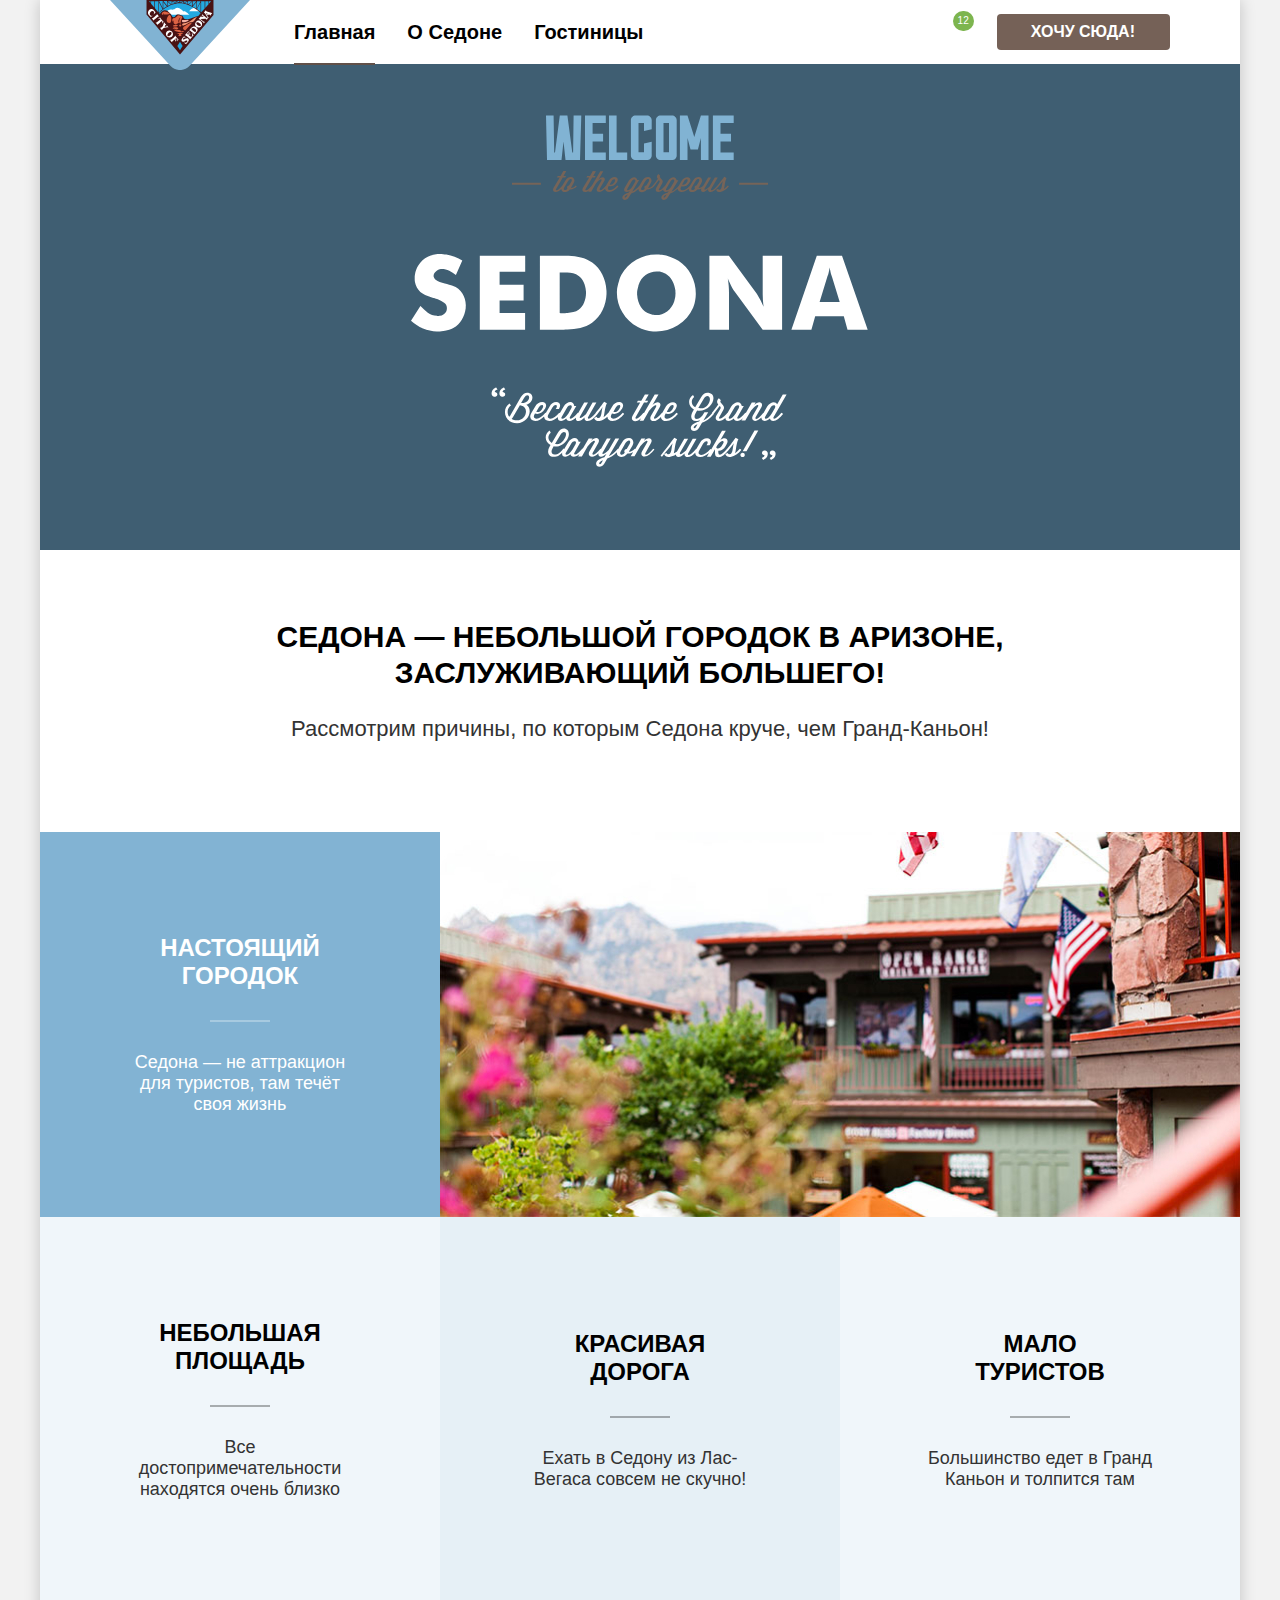
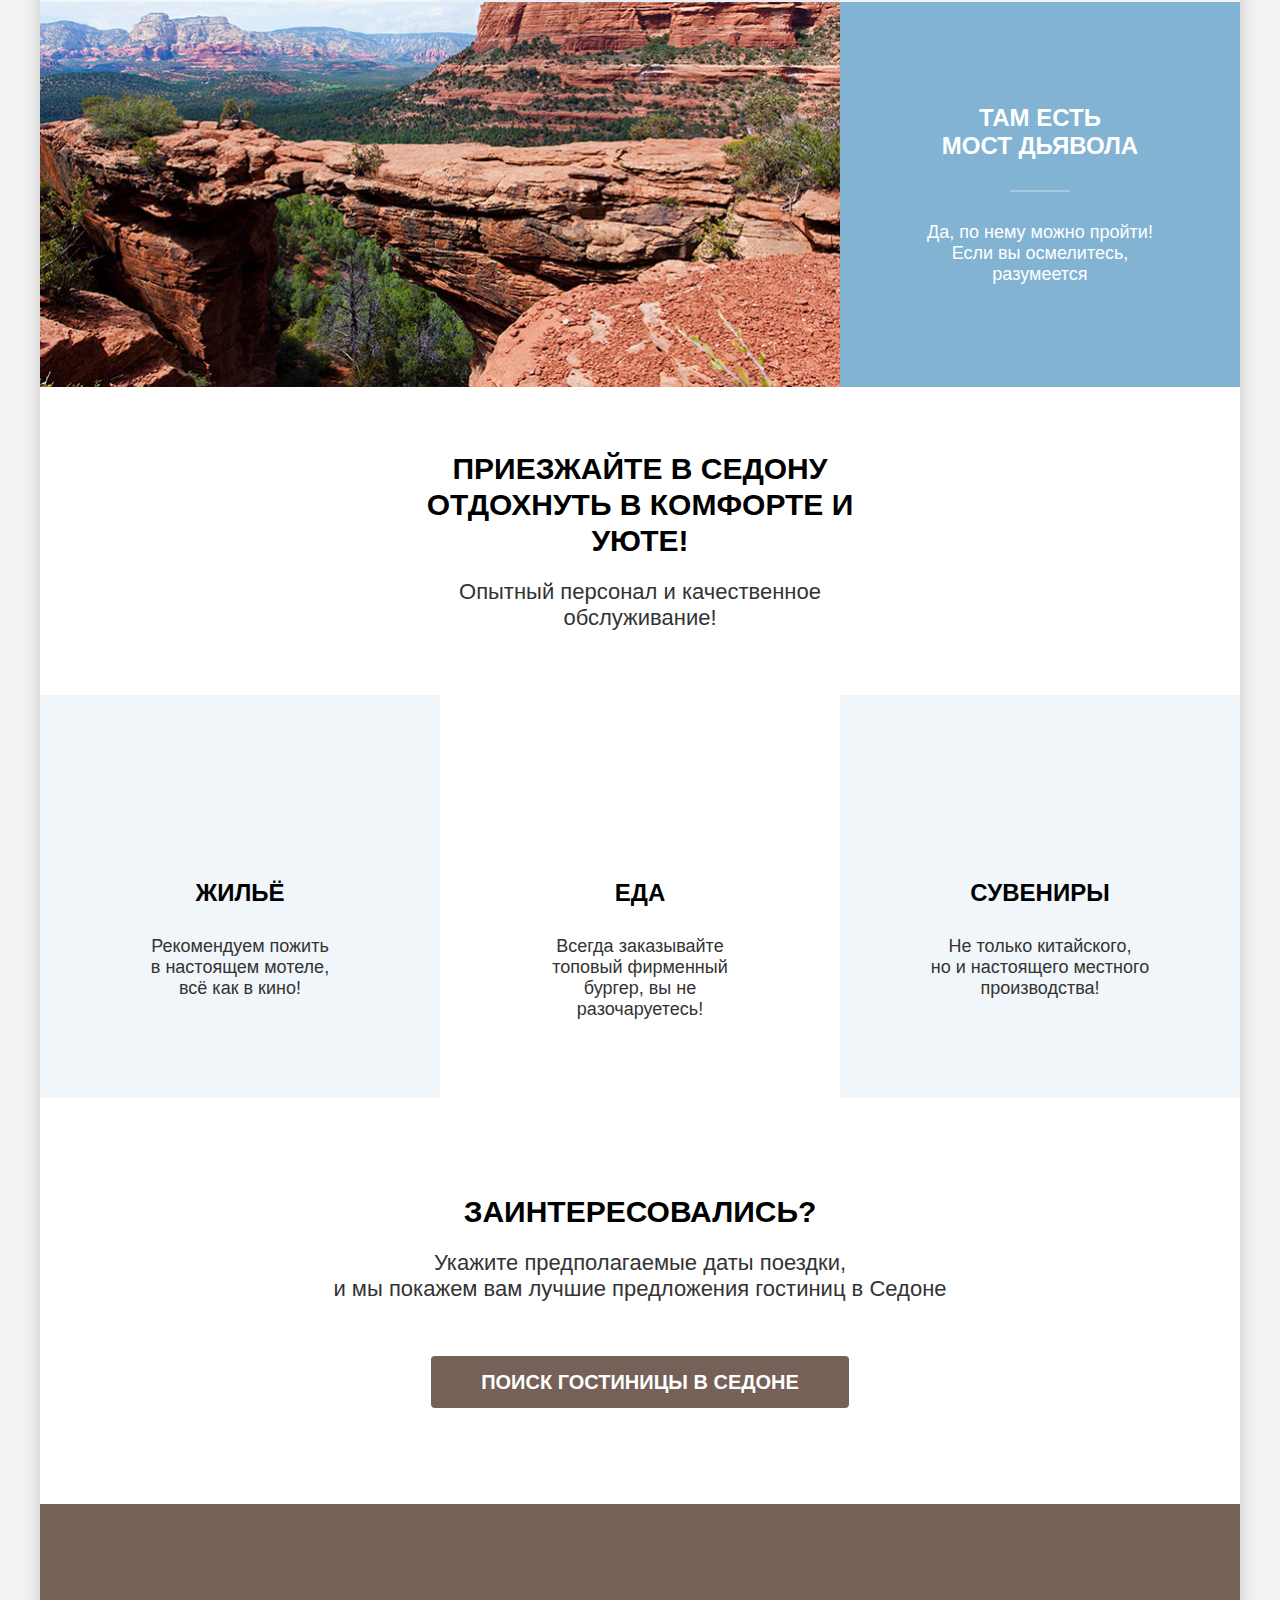
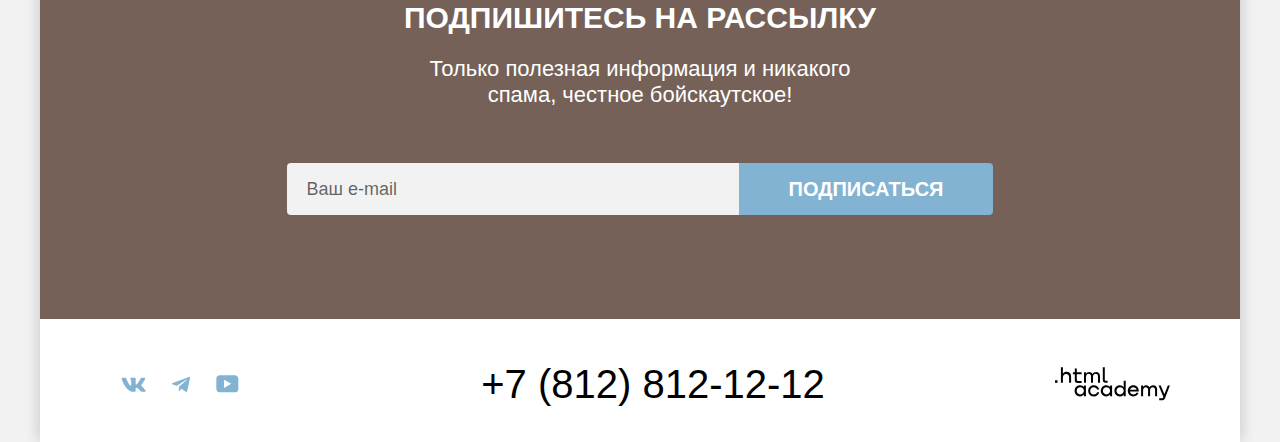
==== commit 1017c955: "Добавляет точки в alt и aria-label" ====
--- a/index.html
+++ b/index.html
@@ -12,9 +12,9 @@
   <body>
     <div class="page-container">
 
-      <header class="page-header">
+      <header class="page-header" data-test="header">
         <a class="logo" href="index.html" aria-current="page">
-          <img src="images/logo.svg" width="140" height="70" alt="Логотип городка Седона">
+          <img src="images/logo.svg" width="140" height="70" alt="Логотип городка Седона.">
         </a>
         <nav class="page-navigation">
           <ul class="navigation-list">
@@ -25,7 +25,7 @@
               <a class="navigation-link" href="#">О Седоне</a>
             </li>
             <li class="navigation-item">
-              <a  class="navigation-link" href="catalog.html">Гостиницы</a>
+              <a class="navigation-link" href="catalog.html">Гостиницы</a>
             </li>
           </ul>
           <ul class="user-navigation">
@@ -41,17 +41,18 @@
               </a>
             </li>
             <li class="user-navigation-item special-nav-btn">
-              <a class="main-btn btn-modal" href="modal.html">Хочу сюда!</a>
+              <a class="main-btn btn-modal-nav js-btn-modal" href="modal.html">Хочу сюда!</a>
             </li>
           </ul>
         </nav>
       </header>
-      <main class="main-index main-flex">
-        <header class="main-header">
+      <main class="main-index main-flex" data-test="main">
+        <header class="main-header" data-test="hero">
           <h1 class="visually-hidden">Добро пожаловать в Седону</h1>
-          <img class="welcome-pic" src="images/welcome-to-sedona.svg" width="458" height="352" alt="Welcome to the gorgeous Sedona - 'Because the Grand Canyon sucks!'">
+          <img class="welcome-pic" src="images/welcome-to-sedona.svg" width="458" height="352"
+            alt="Welcome to the gorgeous Sedona - 'Because the Grand Canyon sucks!'.">
         </header>
-        <section class="advantages lead-adv">
+        <section class="advantages lead-adv" data-test="advantages">
           <div class="lead-adv-text-container">
             <h2 class="visually-hidden">Преимущества</h2>
             <p class="slogan">Седона — небольшой городок в Аризоне, заслуживающий большего!</p>
@@ -63,7 +64,7 @@
                 <h3>Настоящий городок</h3>
                 <p>Седона — не аттракцион для туристов, там течёт своя жизнь</p>
               </div>
-              <img class="adv-pic" src="images/adv-pic-sedona-streets.jpg" width="800" height="385" alt="Улицы Седоны">
+              <img class="adv-pic" src="images/adv-pic-sedona-streets.jpg" width="800" height="385" alt="Улицы Седоны.">
             </li>
             <li class="adv-item adv-light-bg">
               <h3>Небольшая площадь</h3>
@@ -82,11 +83,12 @@
                 <h3>Там есть<br> мост дьявола</h3>
                 <p>Да, по нему можно пройти! Если вы осмелитесь, разумеется</p>
               </div>
-              <img class="adv-pic adv-pic-reverse" src="images/adv-pic-devil-bridge.jpg" width="800" height="385" alt="Мост Дьявола">
-            </li>
-          </ul>
-        </section>
-        <section class="advantages adv-service">
+              <img class="adv-pic adv-pic-reverse" src="images/adv-pic-devil-bridge.jpg" width="800" height="385"
+                alt="Мост Дьявола.">
+            </li>
+          </ul>
+        </section>
+        <section class="advantages adv-service" data-test="service">
           <div class="adv-service-text-container">
             <h2 class="visually-hidden">Услуги</h2>
             <p class="slogan">Приезжайте в Седону отдохнуть в комфорте и уюте!</p>
@@ -107,46 +109,53 @@
             </li>
           </ul>
         </section>
-        <section class="booking">
+        <section class="booking" data-test="search">
           <h2>Заинтересовались?</h2>
           <p>Укажите предполагаемые даты поездки,<br> и мы покажем вам лучшие предложения гостиниц в Седоне</p>
-          <a class="main-btn btn-catalog" href="catalog.html">Поиск гостиницы в Седоне</a>
-        </section>
-        <section class="subscribe extra-subscribe">
+          <a class="main-btn btn-catalog js-btn-modal" href="catalog.html">Поиск гостиницы в Седоне</a>
+        </section>
+        <section class="subscribe extra-subscribe" data-test="subscribe">
           <h2>Подпишитесь на рассылку</h2>
           <p>Только полезная информация и никакого спама, честное бойскаутское!</p>
           <form class="subscribe-form" action="https://echo.htmlacademy.ru/" method="post">
             <label class="visually-hidden" for="subscribe-field">Ваш e-mail</label>
-            <input class="subscribe-form-input" id="subscribe-field" type="email" name="subscribe-mail" placeholder="Ваш e-mail" required>
+            <input class="subscribe-form-input" id="subscribe-field" type="email" name="subscribe-mail"
+              placeholder="Ваш e-mail" required>
             <button class="sub-btn subscribe-submit-btn" type="submit">Подписаться</button>
           </form>
         </section>
       </main>
-      <footer class="page-footer">
+      <footer class="page-footer" data-test="footer">
         <section class="footer-social">
           <h2 class="visually-hidden">Мы в социальных сетях</h2>
           <ul class="social-list">
             <li class="social-list-item">
               <a class="btn-social" href="https://vk.com/htmlacademy">
                 <span class="visually-hidden">Vkontakte</span>
-                <svg class="social-icon" xmlns="http://www.w3.org/2000/svg" width="25" height="15" viewBox="0 0 25 15" fill="currentcolor" role="img" aria-label="Логотип 'В контакте'">
-                  <path fill-rule="evenodd" clip-rule="evenodd" d="M24.1164 1.80445C24.2824 1.25845 24.1164 0.856445 23.3214 0.856445H20.6964C20.0284 0.856445 19.7204 1.20345 19.5534 1.58645C19.5534 1.58645 18.2184 4.78245 16.3274 6.85845C15.7154 7.46045 15.4374 7.65145 15.1034 7.65145C14.9364 7.65145 14.6854 7.46045 14.6854 6.91345V1.80445C14.6854 1.14845 14.5014 0.856445 13.9454 0.856445H9.81738C9.40038 0.856445 9.14938 1.16045 9.14938 1.44945C9.14938 2.07045 10.0954 2.21445 10.1924 3.96245V7.76045C10.1924 8.59345 10.0394 8.74444 9.70538 8.74444C8.81538 8.74444 6.65038 5.53345 5.36538 1.85945C5.11638 1.14445 4.86438 0.856445 4.19338 0.856445H1.56638C0.816382 0.856445 0.666382 1.20345 0.666382 1.58645C0.666382 2.26845 1.55638 5.65645 4.81138 10.1374C6.98138 13.1974 10.0364 14.8564 12.8194 14.8564C14.4884 14.8564 14.6944 14.4884 14.6944 13.8534V11.5404C14.6944 10.8034 14.8524 10.6564 15.3814 10.6564C15.7714 10.6564 16.4384 10.8484 17.9964 12.3234C19.7764 14.0724 20.0694 14.8564 21.0714 14.8564H23.6964C24.4464 14.8564 24.8224 14.4884 24.6064 13.7604C24.3684 13.0364 23.5184 11.9854 22.3914 10.7384C21.7794 10.0284 20.8614 9.26345 20.5824 8.88045C20.1934 8.38945 20.3044 8.17044 20.5824 7.73345C20.5824 7.73345 23.7824 3.30745 24.1154 1.80445H24.1164Z" />
+                <svg class="social-icon" xmlns="http://www.w3.org/2000/svg" width="25" height="15" viewBox="0 0 25 15"
+                  fill="currentcolor" role="img" aria-label="Логотип 'В контакте'.">
+                  <path fill-rule="evenodd" clip-rule="evenodd"
+                    d="M24.1164 1.80445C24.2824 1.25845 24.1164 0.856445 23.3214 0.856445H20.6964C20.0284 0.856445 19.7204 1.20345 19.5534 1.58645C19.5534 1.58645 18.2184 4.78245 16.3274 6.85845C15.7154 7.46045 15.4374 7.65145 15.1034 7.65145C14.9364 7.65145 14.6854 7.46045 14.6854 6.91345V1.80445C14.6854 1.14845 14.5014 0.856445 13.9454 0.856445H9.81738C9.40038 0.856445 9.14938 1.16045 9.14938 1.44945C9.14938 2.07045 10.0954 2.21445 10.1924 3.96245V7.76045C10.1924 8.59345 10.0394 8.74444 9.70538 8.74444C8.81538 8.74444 6.65038 5.53345 5.36538 1.85945C5.11638 1.14445 4.86438 0.856445 4.19338 0.856445H1.56638C0.816382 0.856445 0.666382 1.20345 0.666382 1.58645C0.666382 2.26845 1.55638 5.65645 4.81138 10.1374C6.98138 13.1974 10.0364 14.8564 12.8194 14.8564C14.4884 14.8564 14.6944 14.4884 14.6944 13.8534V11.5404C14.6944 10.8034 14.8524 10.6564 15.3814 10.6564C15.7714 10.6564 16.4384 10.8484 17.9964 12.3234C19.7764 14.0724 20.0694 14.8564 21.0714 14.8564H23.6964C24.4464 14.8564 24.8224 14.4884 24.6064 13.7604C24.3684 13.0364 23.5184 11.9854 22.3914 10.7384C21.7794 10.0284 20.8614 9.26345 20.5824 8.88045C20.1934 8.38945 20.3044 8.17044 20.5824 7.73345C20.5824 7.73345 23.7824 3.30745 24.1154 1.80445H24.1164Z" />
                 </svg>
               </a>
             </li>
             <li class="social-list-item">
               <a class="btn-social" href="https://t.me/htmlacademy">
                 <span class="visually-hidden">Telegram</span>
-                <svg class="social-icon" xmlns="http://www.w3.org/2000/svg" width="18" height="17" viewBox="0 0 18 17" fill="currentcolor" role="img" aria-label="Логотип 'Telegram'">
-                  <path d="M16.785 0.955705L0.840489 7.1042C-0.247661 7.54126 -0.241365 8.14828 0.640845 8.41897L4.73445 9.69597L14.2058 3.72014C14.6537 3.44766 15.0629 3.59424 14.7265 3.89281L7.05283 10.8183H7.05103L7.05283 10.8192L6.77045 15.0387C7.18413 15.0387 7.36669 14.8489 7.59871 14.625L9.58705 12.6915L13.7229 15.7464C14.4855 16.1664 15.0332 15.9506 15.2229 15.0405L17.9379 2.2453C18.2158 1.13107 17.5126 0.626562 16.785 0.955705Z" />
+                <svg class="social-icon" xmlns="http://www.w3.org/2000/svg" width="18" height="17" viewBox="0 0 18 17"
+                  fill="currentcolor" role="img" aria-label="Логотип 'Telegram'.">
+                  <path
+                    d="M16.785 0.955705L0.840489 7.1042C-0.247661 7.54126 -0.241365 8.14828 0.640845 8.41897L4.73445 9.69597L14.2058 3.72014C14.6537 3.44766 15.0629 3.59424 14.7265 3.89281L7.05283 10.8183H7.05103L7.05283 10.8192L6.77045 15.0387C7.18413 15.0387 7.36669 14.8489 7.59871 14.625L9.58705 12.6915L13.7229 15.7464C14.4855 16.1664 15.0332 15.9506 15.2229 15.0405L17.9379 2.2453C18.2158 1.13107 17.5126 0.626562 16.785 0.955705Z" />
                 </svg>
               </a>
             </li>
             <li class="social-list-item">
               <a class="btn-social" href="https://www.youtube.com/user/htmlacademyru">
                 <span class="visually-hidden">Youtube</span>
-                <svg class="social-icon" xmlns="http://www.w3.org/2000/svg" width="23" height="18" viewBox="0 0 23 18" fill="currentcolor" role="img" aria-label="Логотип 'You Tube'">
-                  <path d="M18.9402 0.356445H3.50738C1.64668 0.356445 0.333252 1.9502 0.333252 3.75645V13.8502C0.333252 15.7627 1.64668 17.3564 3.50738 17.3564H19.1591C20.8009 17.3564 22.3333 15.7627 22.3333 13.9564V3.75645C22.1143 1.9502 20.8009 0.356445 18.9402 0.356445ZM7.99494 12.8939V4.81894L15.3283 8.85645L7.99494 12.8939Z" />
+                <svg class="social-icon" xmlns="http://www.w3.org/2000/svg" width="23" height="18" viewBox="0 0 23 18"
+                  fill="currentcolor" role="img" aria-label="Логотип 'You Tube'.">
+                  <path
+                    d="M18.9402 0.356445H3.50738C1.64668 0.356445 0.333252 1.9502 0.333252 3.75645V13.8502C0.333252 15.7627 1.64668 17.3564 3.50738 17.3564H19.1591C20.8009 17.3564 22.3333 15.7627 22.3333 13.9564V3.75645C22.1143 1.9502 20.8009 0.356445 18.9402 0.356445ZM7.99494 12.8939V4.81894L15.3283 8.85645L7.99494 12.8939Z" />
                 </svg>
               </a>
             </li>
@@ -159,19 +168,31 @@
         <section class="about-developer">
           <h2 class="visually-hidden">Сделано в 'html academy'</h2>
           <a class="about-developer-contacts" href="https://htmlacademy.ru/">
-            <svg class="developer-logo" xmlns="http://www.w3.org/2000/svg" width="115" height="34" viewBox="0 0 115 34" fill="currentcolor" role="img" aria-label="Логотип 'html academy'">
+            <svg class="developer-logo" xmlns="http://www.w3.org/2000/svg" width="115" height="34" viewBox="0 0 115 34"
+              fill="currentcolor" role="img" aria-label="Логотип 'html academy'.">
               <path d="M0 13.2564V15.8564H2.5V13.2564H0Z" />
-              <path d="M11.6 4.85645C10 4.85645 8.8 5.55645 8 6.55645H7.9V0.356445H5.9V15.8564H7.9V10.5564C7.9 8.45645 9.2 6.95645 11.2 6.95645C13 6.95645 14.1 8.35645 14.1 10.1564V15.8564H16.1V9.75644C16.2 6.75644 14.3 4.85645 11.6 4.85645Z" />
-              <path d="M26.6 5.15645H21.8V1.45645H19.8V5.25645H17.9V7.25645H19.8V13.2564C19.8 14.9564 20.8 15.9564 22.5 15.9564H26.6V13.9564H22.9C22.2 13.9564 21.8 13.5564 21.8 12.8564V7.15645H26.6V5.15645Z" />
-              <path d="M41.1 4.95645C39.5 4.95645 38.2 5.75644 37.6 7.05645H37.5C36.9 5.85645 35.7 4.95645 34.1 4.95645C32.7 4.95645 31.6 5.75645 31 6.75645H30.9V5.15645H29V15.7564H31V10.3564C31 8.35645 32 6.85645 33.6 6.85645C35.1 6.85645 36 7.85645 36 9.45645V15.7564H38V10.1564C38 7.75645 39.4 6.85645 40.6 6.85645C42.1 6.85645 43 7.85645 43 9.45645V15.7564H45V9.25644C45.1 6.75644 43.6 4.95645 41.1 4.95645Z" />
-              <path d="M47.8 13.0564C47.8 14.7564 48.8 15.7564 50.6 15.7564H52.6V13.7564H50.9C50.2 13.7564 49.8 13.3564 49.8 12.6564V0.356445H47.8V13.0564Z" />
-              <path d="M28.9 20.0564C28 18.9564 26.7 18.2564 25 18.2564C21.9 18.2564 19.6 20.5564 19.6 23.8564C19.6 27.1564 21.9 29.4564 25 29.4564C26.8 29.4564 28 28.6564 28.8 27.5564H28.9V29.1564H30.9V18.5564H28.9V20.0564ZM25.3 27.4564C23.1 27.4564 21.7 25.8564 21.7 23.8564C21.7 21.8564 23.1 20.2564 25.3 20.2564C27.5 20.2564 28.9 21.8564 28.9 23.8564C28.9 25.7564 27.5 27.4564 25.3 27.4564Z" />
-              <path d="M44.2 22.3564C43.7 19.9564 41.6 18.2564 38.8 18.2564C35.4 18.2564 33.2 20.7564 33.2 23.8564C33.2 26.9564 35.4 29.4564 38.8 29.4564C41.6 29.4564 43.7 27.6564 44.2 25.2564H42.1C41.7 26.5564 40.4 27.5564 38.8 27.5564C36.6 27.5564 35.2 25.9564 35.2 23.9564C35.2 21.9564 36.6 20.3564 38.8 20.3564C40.4 20.3564 41.6 21.3564 42.1 22.5564H44.2V22.3564Z" />
-              <path d="M55.1 20.0564C54.2 18.9564 52.9 18.2564 51.2 18.2564C48.1 18.2564 45.8 20.5564 45.8 23.8564C45.8 27.1564 48.1 29.4564 51.2 29.4564C53 29.4564 54.2 28.6564 55 27.5564H55.1V29.1564H57.1V18.5564H55.1V20.0564ZM51.5 27.4564C49.3 27.4564 47.9 25.8564 47.9 23.8564C47.9 21.8564 49.3 20.2564 51.5 20.2564C53.7 20.2564 55.1 21.8564 55.1 23.8564C55.1 25.7564 53.6 27.4564 51.5 27.4564Z" />
-              <path d="M68.7 20.1564C67.8 19.0564 66.5 18.2564 64.8 18.2564C61.7 18.2564 59.4 20.5564 59.4 23.8564C59.4 27.1564 61.6 29.4564 64.8 29.4564C66.5 29.4564 67.8 28.6564 68.6 27.6564H68.7V29.1564H70.7V13.7564H68.7V20.1564ZM65.1 27.4564C62.9 27.4564 61.5 25.8564 61.5 23.8564C61.5 21.8564 62.9 20.2564 65.1 20.2564C67.3 20.2564 68.7 21.8564 68.7 23.8564C68.6 25.8564 67.2 27.4564 65.1 27.4564Z" />
-              <path d="M78.3 18.2564C75 18.2564 72.8 20.7564 72.8 23.8564C72.8 26.8564 74.9 29.4564 78.3 29.4564C80.8 29.4564 82.8 28.1564 83.5 25.8564H81.4C80.9 26.8564 79.8 27.4564 78.4 27.4564C76.5 27.4564 75.1 26.1564 75 24.5564H83.8C84 20.9564 81.8 18.2564 78.3 18.2564ZM78.3 20.1564C80 20.1564 81.3 21.1564 81.6 22.7564H75.1C75.4 21.2564 76.6 20.1564 78.3 20.1564Z" />
-              <path d="M98.2 18.2564C96.6 18.2564 95.3 19.0564 94.6 20.2564H94.5C93.9 19.0564 92.7 18.2564 91.1 18.2564C89.7 18.2564 88.6 18.9564 88 20.0564V18.5564H86.1V29.1564H88.1V23.7564C88.1 21.7564 89.1 20.3564 90.7 20.2564C92.2 20.2564 93.1 21.2564 93.1 22.8564V29.1564H95.1V23.5564C95.1 21.1564 96.5 20.2564 97.7 20.2564C99.2 20.2564 100.1 21.2564 100.1 22.8564V29.1564H102.1V22.6564C102.2 20.0564 100.7 18.2564 98.2 18.2564Z" />
-              <path d="M109.4 27.3564L105.8 18.4564H103.6L108.4 30.0564C108.1 30.9564 107.7 31.2564 106.7 31.2564H104.2V33.2564H106.7C108.5 33.2564 109.5 32.4564 110.2 30.6564L114.9 18.4564H112.8L109.4 27.3564Z" />
+              <path
+                d="M11.6 4.85645C10 4.85645 8.8 5.55645 8 6.55645H7.9V0.356445H5.9V15.8564H7.9V10.5564C7.9 8.45645 9.2 6.95645 11.2 6.95645C13 6.95645 14.1 8.35645 14.1 10.1564V15.8564H16.1V9.75644C16.2 6.75644 14.3 4.85645 11.6 4.85645Z" />
+              <path
+                d="M26.6 5.15645H21.8V1.45645H19.8V5.25645H17.9V7.25645H19.8V13.2564C19.8 14.9564 20.8 15.9564 22.5 15.9564H26.6V13.9564H22.9C22.2 13.9564 21.8 13.5564 21.8 12.8564V7.15645H26.6V5.15645Z" />
+              <path
+                d="M41.1 4.95645C39.5 4.95645 38.2 5.75644 37.6 7.05645H37.5C36.9 5.85645 35.7 4.95645 34.1 4.95645C32.7 4.95645 31.6 5.75645 31 6.75645H30.9V5.15645H29V15.7564H31V10.3564C31 8.35645 32 6.85645 33.6 6.85645C35.1 6.85645 36 7.85645 36 9.45645V15.7564H38V10.1564C38 7.75645 39.4 6.85645 40.6 6.85645C42.1 6.85645 43 7.85645 43 9.45645V15.7564H45V9.25644C45.1 6.75644 43.6 4.95645 41.1 4.95645Z" />
+              <path
+                d="M47.8 13.0564C47.8 14.7564 48.8 15.7564 50.6 15.7564H52.6V13.7564H50.9C50.2 13.7564 49.8 13.3564 49.8 12.6564V0.356445H47.8V13.0564Z" />
+              <path
+                d="M28.9 20.0564C28 18.9564 26.7 18.2564 25 18.2564C21.9 18.2564 19.6 20.5564 19.6 23.8564C19.6 27.1564 21.9 29.4564 25 29.4564C26.8 29.4564 28 28.6564 28.8 27.5564H28.9V29.1564H30.9V18.5564H28.9V20.0564ZM25.3 27.4564C23.1 27.4564 21.7 25.8564 21.7 23.8564C21.7 21.8564 23.1 20.2564 25.3 20.2564C27.5 20.2564 28.9 21.8564 28.9 23.8564C28.9 25.7564 27.5 27.4564 25.3 27.4564Z" />
+              <path
+                d="M44.2 22.3564C43.7 19.9564 41.6 18.2564 38.8 18.2564C35.4 18.2564 33.2 20.7564 33.2 23.8564C33.2 26.9564 35.4 29.4564 38.8 29.4564C41.6 29.4564 43.7 27.6564 44.2 25.2564H42.1C41.7 26.5564 40.4 27.5564 38.8 27.5564C36.6 27.5564 35.2 25.9564 35.2 23.9564C35.2 21.9564 36.6 20.3564 38.8 20.3564C40.4 20.3564 41.6 21.3564 42.1 22.5564H44.2V22.3564Z" />
+              <path
+                d="M55.1 20.0564C54.2 18.9564 52.9 18.2564 51.2 18.2564C48.1 18.2564 45.8 20.5564 45.8 23.8564C45.8 27.1564 48.1 29.4564 51.2 29.4564C53 29.4564 54.2 28.6564 55 27.5564H55.1V29.1564H57.1V18.5564H55.1V20.0564ZM51.5 27.4564C49.3 27.4564 47.9 25.8564 47.9 23.8564C47.9 21.8564 49.3 20.2564 51.5 20.2564C53.7 20.2564 55.1 21.8564 55.1 23.8564C55.1 25.7564 53.6 27.4564 51.5 27.4564Z" />
+              <path
+                d="M68.7 20.1564C67.8 19.0564 66.5 18.2564 64.8 18.2564C61.7 18.2564 59.4 20.5564 59.4 23.8564C59.4 27.1564 61.6 29.4564 64.8 29.4564C66.5 29.4564 67.8 28.6564 68.6 27.6564H68.7V29.1564H70.7V13.7564H68.7V20.1564ZM65.1 27.4564C62.9 27.4564 61.5 25.8564 61.5 23.8564C61.5 21.8564 62.9 20.2564 65.1 20.2564C67.3 20.2564 68.7 21.8564 68.7 23.8564C68.6 25.8564 67.2 27.4564 65.1 27.4564Z" />
+              <path
+                d="M78.3 18.2564C75 18.2564 72.8 20.7564 72.8 23.8564C72.8 26.8564 74.9 29.4564 78.3 29.4564C80.8 29.4564 82.8 28.1564 83.5 25.8564H81.4C80.9 26.8564 79.8 27.4564 78.4 27.4564C76.5 27.4564 75.1 26.1564 75 24.5564H83.8C84 20.9564 81.8 18.2564 78.3 18.2564ZM78.3 20.1564C80 20.1564 81.3 21.1564 81.6 22.7564H75.1C75.4 21.2564 76.6 20.1564 78.3 20.1564Z" />
+              <path
+                d="M98.2 18.2564C96.6 18.2564 95.3 19.0564 94.6 20.2564H94.5C93.9 19.0564 92.7 18.2564 91.1 18.2564C89.7 18.2564 88.6 18.9564 88 20.0564V18.5564H86.1V29.1564H88.1V23.7564C88.1 21.7564 89.1 20.3564 90.7 20.2564C92.2 20.2564 93.1 21.2564 93.1 22.8564V29.1564H95.1V23.5564C95.1 21.1564 96.5 20.2564 97.7 20.2564C99.2 20.2564 100.1 21.2564 100.1 22.8564V29.1564H102.1V22.6564C102.2 20.0564 100.7 18.2564 98.2 18.2564Z" />
+              <path
+                d="M109.4 27.3564L105.8 18.4564H103.6L108.4 30.0564C108.1 30.9564 107.7 31.2564 106.7 31.2564H104.2V33.2564H106.7C108.5 33.2564 109.5 32.4564 110.2 30.6564L114.9 18.4564H112.8L109.4 27.3564Z" />
             </svg>
           </a>
         </section>
@@ -179,61 +200,81 @@
     </div>
     <!-- Что бы включить модальное окно, добавь к modal-container класс modal-active -->
     <div class="modal-container">
-      <div class="modal modal-booking">
-        <button class="modal-close-btn">
+      <div class="modal modal-booking" data-test="modal">
+        <button class="modal-close-btn" type="button">
           <span class="visually-hidden">Закрыть</span>
-          <svg class="modal-close-btn-icon" xmlns="http://www.w3.org/2000/svg" width="15" height="15" viewBox="0 0 15 15" fill="currentcolor" role="img" aria-label="Закрыть модальное окно">
-            <path d="M14.4905 1.78288L13.1982 0.49057L7.49048 6.19826L1.78279 0.49057L0.490479 1.78288L6.19817 7.49057L0.490479 13.1983L1.78279 14.4906L7.49048 8.78288L13.1982 14.4906L14.4905 13.1983L8.78279 7.49057L14.4905 1.78288Z" />
+          <svg class="modal-close-btn-icon" xmlns="http://www.w3.org/2000/svg" width="15" height="15"
+            viewBox="0 0 15 15" fill="currentcolor" role="img" aria-label="Закрыть модальное окно.">
+            <path
+              d="M14.4905 1.78288L13.1982 0.49057L7.49048 6.19826L1.78279 0.49057L0.490479 1.78288L6.19817 7.49057L0.490479 13.1983L1.78279 14.4906L7.49048 8.78288L13.1982 14.4906L14.4905 13.1983L8.78279 7.49057L14.4905 1.78288Z" />
           </svg>
         </button>
         <section class="modal-content">
           <h2 class="modal-title">Поиск гостиницы в Седоне</h2>
           <form class="modal-booking-form" action="https://echo.htmlacademy.ru/" method="post">
-            <label class="modal-booking-form-label modal-booking-form-label-arrival" for="arrival">Дата Заезда:</label>
-            <input class="modal-booking-form-input modal-booking-form-date modal-booking-form-date-arrival" id="arrival" type="text" name="arrival-date" placeholder="Укажите дату" value="27 апреля 2020" required>
-            <p class="form-notification form-notification-arrival form-notificaton-alert">Мы не можем отправить вас в прошлое.</p>
-            <label class="modal-booking-form-label modal-booking-form-label-departure" for="departure">Дата Выезда:</label>
-            <input class="modal-booking-form-input modal-booking-form-date modal-booking-form-date-departure" id="departure" type="text" name="departure-date" placeholder="Укажите дату" value="1 сентября 2023" required>
-            <p class="form-notification form-notification-departure">На эти даты есть свободные номера. Пока есть.</p>
-            <label class="modal-booking-form-label modal-booking-form-label-lot modal-booking-form-label-adult" for="adult">Взрослые:</label>
-            <div class="modal-booking-form-lot-wrapper modal-booking-form-adult">
-              <button class="modal-booking-form-counter modal-booking-form-minus">
-                <svg class="modal-booking-form-icon" xmlns="http://www.w3.org/2000/svg" width="14" height="2" viewBox="0 0 14 2" fill="currentcolor" role="img" aria-label="Уменьшить число гостей">
-                  <path d="M0 0L0 2L14 2V0L0 0Z" />
-                </svg>
-              </button>
-              <input class="modal-booking-form-input modal-booking-form-lot" id="adult" type="number" name="adult" placeholder="0" max="999" value="2">
-              <button class="modal-booking-form-counter modal-booking-form-plus">
-                <svg class="modal-booking-form-icon" xmlns="http://www.w3.org/2000/svg" width="14" height="14" viewBox="0 0 14 14" fill="currentcolor" role="img" aria-label="Увеличить число гостей">
-                  <path d="M14 6H8V0H6V6H0V8H6V14H8V8H14V6Z" />
-                </svg>
-              </button>
-            </div>
-            <span class="modal-booking-form-label modal-booking-form-label-lot modal-booking-form-label-children">
-              <label class="modal-booking-form-label" for="children">Дети:</label>
-              <span class="tooltip">
-                <button class="tooltip-toggle" type="button" aria-labelledby="tooltip-label-children"></button>
-                <span class="tooltip-text" role="tooltip" id="tooltip-label-children">Укажите количество детей, которые будут с вами, возраст которых от 6 до 18 лет. Дети до 6 лет размещаются бесплатно.</span>
+            <div class="modal-booking-form-container">
+              <label class="modal-booking-form-label" for="arrival">Дата Заезда:</label>
+              <input class="modal-booking-form-input modal-booking-form-date" id="arrival" type="text"
+                name="arrival-date" placeholder="Укажите дату" value="27 апреля 2020" required>
+              <p class="form-notification form-notificaton-alert">Мы не можем отправить вас в прошлое.</p>
+            </div>
+            <div class="modal-booking-form-container">
+              <label class="modal-booking-form-label" for="departure">Дата Выезда:</label>
+              <input class="modal-booking-form-input modal-booking-form-date" id="departure" type="text"
+                name="departure-date" placeholder="Укажите дату" value="1 сентября 2023" required>
+              <p class="form-notification">На эти даты есть свободные номера. Пока есть.</p>
+            </div>
+            <div class="modal-booking-form-lot-container">
+              <label class="modal-booking-form-label modal-booking-form-label-lot" for="adult">Взрослые:</label>
+              <div class="modal-booking-form-lot-wrapper">
+                <button class="modal-booking-form-counter modal-booking-form-minus js-form-adult-minus" type="button">
+                  <svg class="modal-booking-form-icon" xmlns="http://www.w3.org/2000/svg" width="14" height="2"
+                    viewBox="0 0 14 2" fill="currentcolor" role="img" aria-label="Уменьшить число гостей.">
+                    <path d="M0 0L0 2L14 2V0L0 0Z" />
+                  </svg>
+                </button>
+                <input class="modal-booking-form-input modal-booking-form-lot js-form-adult-lot" id="adult"
+                  type="number" name="adult" placeholder="0" max="999" value="2" required>
+                <button class="modal-booking-form-counter modal-booking-form-plus js-form-adult-plus" type="button">
+                  <svg class="modal-booking-form-icon" xmlns="http://www.w3.org/2000/svg" width="14" height="14"
+                    viewBox="0 0 14 14" fill="currentcolor" role="img" aria-label="Увеличить число гостей.">
+                    <path d="M14 6H8V0H6V6H0V8H6V14H8V8H14V6Z" />
+                  </svg>
+                </button>
+              </div>
+            </div>
+            <div class="modal-booking-form-lot-container">
+              <span class="modal-booking-form-label modal-booking-form-label-lot modal-booking-form-label-children">
+                <label class="modal-booking-form-label" for="children">Дети:</label>
+                <span class="tooltip">
+                  <button class="tooltip-toggle" type="button" aria-labelledby="tooltip-label-children"></button>
+                  <span class="tooltip-text" role="tooltip" id="tooltip-label-children">Укажите количество детей,
+                    которые будут с вами, возраст которых от 6 до 18 лет. Дети до 6 лет размещаются бесплатно.</span>
+                </span>
               </span>
-            </span>
-            <div class="modal-booking-form-lot-wrapper modal-booking-form-children">
-              <button class="modal-booking-form-counter modal-booking-form-minus">
-                <svg class="modal-booking-form-icon" xmlns="http://www.w3.org/2000/svg" width="14" height="2" viewBox="0 0 14 2" fill="currentcolor" role="img" aria-label="Уменьшить число гостей">
-                  <path d="M0 0L0 2L14 2V0L0 0Z" />
-                </svg>
-              </button>
-              <input class="modal-booking-form-input modal-booking-form-lot" id="children" type="number" name="children" placeholder="0" max="999" value="2">
-              <button class="modal-booking-form-counter modal-booking-form-plus">
-                <svg class="modal-booking-form-icon" xmlns="http://www.w3.org/2000/svg" width="14" height="14" viewBox="0 0 14 14" fill="currentcolor" role="img" aria-label="Увеличить число гостей">
-                  <path d="M14 6H8V0H6V6H0V8H6V14H8V8H14V6Z" />
-                </svg>
-              </button>
+              <div class="modal-booking-form-lot-wrapper">
+                <button class="modal-booking-form-counter modal-booking-form-minus js-form-child-minus" type="button">
+                  <svg class="modal-booking-form-icon" xmlns="http://www.w3.org/2000/svg" width="14" height="2"
+                    viewBox="0 0 14 2" fill="currentcolor" role="img" aria-label="Уменьшить число гостей.">
+                    <path d="M0 0L0 2L14 2V0L0 0Z" />
+                  </svg>
+                </button>
+                <input class="modal-booking-form-input modal-booking-form-lot js-form-child-lot" id="children"
+                  type="number" name="children" placeholder="0" max="999" value="2" required>
+                <button class="modal-booking-form-counter modal-booking-form-plus js-form-child-plus" type="button">
+                  <svg class="modal-booking-form-icon" xmlns="http://www.w3.org/2000/svg" width="14" height="14"
+                    viewBox="0 0 14 14" fill="currentcolor" role="img" aria-label="Увеличить число гостей.">
+                    <path d="M14 6H8V0H6V6H0V8H6V14H8V8H14V6Z" />
+                  </svg>
+                </button>
+              </div>
             </div>
             <button class="sub-btn modal-booking-btn" type="submit">Найти</button>
           </form>
         </section>
       </div>
     </div>
+    <script src="js/script.js"></script>
   </body>
 
 </html>
--- a/styles/styles.css
+++ b/styles/styles.css
@@ -308,7 +308,7 @@
   margin-left: 19px;
 }
 
-.btn-modal {
+.btn-modal-nav {
   max-width: 250px;
   color: inherit;
   padding-left: 34px;
@@ -580,14 +580,14 @@
 .subscribe-submit-btn {
   font-size: 20px;
   line-height: 36px;
-  max-width: 300px;
+  max-width: 350px;
   border-radius: 0 4px 4px 0;
 }
 
 /* subscribe extra-style for index-page*/
 .extra-subscribe {
   color: #FFFFFF;
-  background-color: #82B3D3;
+  background-color: #756157;
   background-image: url(../images/index-subscribe-bg.jpg);
   background-size: cover;
   background-repeat: no-repeat;
@@ -688,7 +688,7 @@
   font-size: 18px;
   line-height: 23px;
   color: #FFFFFF;
-  background-color: #82B3D3;
+  background-color: #756157;
   background-image: url(../images/catalog-main-header-bg.jpg);
   background-size: cover;
   background-repeat: no-repeat;
@@ -757,6 +757,11 @@
   opacity: 1;
 }
 
+.breadcrumbs-link[aria-current="page"]:hover,
+.breadcrumbs-link[aria-current="page"]:focus {
+  opacity: 1;
+}
+
 .breadcrumbs-link:active {
   opacity: 0.3;
 }
@@ -790,6 +795,10 @@
   margin: 0;
 }
 
+.catalog-filter-group-item {
+  max-width: 145px;
+}
+
 .catalog-filter-group-item:not(:last-child) {
   margin-bottom: 16px;
 }
@@ -799,13 +808,10 @@
 }
 
 /* чекбоксы и радио*/
-.control-label {
-  padding-left: 36px;
-}
-
 .control {
   position: relative;
   display: block;
+  padding-left: 36px;
 }
 
 .control-mark {
@@ -1041,6 +1047,7 @@
   line-height: 36px;
   text-transform: uppercase;
   color: #000000;
+  max-width: 500px;
   margin: 0;
   margin-right: auto;
 }
@@ -1073,6 +1080,9 @@
 .select-control:disabled {
   border-color: #000000;
   opacity: 0.3;
+}
+
+.select-control:disabled {
   cursor: not-allowed;
 }
 
@@ -1083,7 +1093,7 @@
   display: flex;
   flex-wrap: wrap;
   gap: 8px;
-  max-width: 350px;
+  max-width: 160px;
 }
 
 .btn-view {
@@ -1326,6 +1336,7 @@
 
 .modal-active {
   display: flex;
+  z-index: 1;
 }
 
 .modal {
@@ -1373,10 +1384,14 @@
 .modal-close-btn:disabled {
   background-color: #E6E6E6;
   color: rgba(0, 0, 0, 0.3);
+}
+
+.modal-close-btn:disabled {
   cursor: not-allowed;
 }
 
-/* основная часть */
+
+/* основная часть модального окна*/
 .modal-title {
   font-size: 30px;
   font-weight: 700;
@@ -1390,81 +1405,24 @@
 
 .modal-booking-form {
   display: grid;
-  grid-template-columns: 137px 110px 1fr 110px;
-  grid-template-rows: repeat(7, minmax(48px, auto));
-  grid-template-areas: "label-in form-in form-in form-in"
-    ". note-in note-in note-in"
-    "label-out form-out form-out form-out"
-    ". note-out note-out note-out"
-    "label-adult form-adult label-child form-child"
-    ". . . ."
-    "modal-btn modal-btn modal-btn modal-btn";
+  grid-template-columns: 247px 1fr;
+  column-gap: 50px;
+}
+
+.modal-booking-form-container {
+  grid-column: 1/-1;
+  display: grid;
+  grid-template-columns: 137px 1fr;
+  grid-template-rows: repeat(2, minmax(48px, auto));
   align-items: center;
 }
 
-.modal-booking-form-label-arrival {
-  -ms-grid-row: 1;
-  -ms-grid-column: 1;
-  grid-area: label-in;
-}
-
-.modal-booking-form-date-arrival {
-  -ms-grid-row: 1;
-  -ms-grid-column: 2;
-  -ms-grid-column-span: 3;
-  grid-area: form-in;
-}
-
-.form-notification-arrival {
-  -ms-grid-row: 2;
-  -ms-grid-column: 2;
-  -ms-grid-column-span: 3;
-  grid-area: note-in;
-}
-
-.modal-booking-form-label-departure {
-  -ms-grid-row: 3;
-  -ms-grid-column: 1;
-  grid-area: label-out;
-}
-
-.modal-booking-form-date-departure {
-  -ms-grid-row: 3;
-  -ms-grid-column: 2;
-  -ms-grid-column-span: 3;
-  grid-area: form-out;
-}
-
-.form-notification-departure {
-  -ms-grid-row: 4;
-  -ms-grid-column: 2;
-  -ms-grid-column-span: 3;
-  grid-area: note-out;
-}
-
-.modal-booking-form-label-adult {
-  -ms-grid-row: 5;
-  -ms-grid-column: 1;
-  grid-area: label-adult;
-}
-
-.modal-booking-form-adult {
-  -ms-grid-row: 5;
-  -ms-grid-column: 2;
-  grid-area: form-adult;
-}
-
-.modal-booking-form-label-children {
-  -ms-grid-row: 5;
-  -ms-grid-column: 3;
-  grid-area: label-child;
-  justify-self: end;
-}
-
-.modal-booking-form-children {
-  -ms-grid-row: 5;
-  -ms-grid-column: 4;
-  grid-area: form-child;
+.modal-booking-form-lot-container {
+  display: grid;
+  grid-template-columns: 1fr 110px;
+  grid-template-rows: repeat(2, minmax(48px, auto));
+  column-gap: 46px;
+  align-items: center;
 }
 
 .modal-booking-form-label {
@@ -1473,14 +1431,13 @@
   line-height: 24px;
   color: #000000;
 }
+
 
 .modal-booking-form-input {
   font-family: inherit;
   font-size: 18px;
   font-weight: 700;
   line-height: 24px;
-  box-sizing: border-box;
-  width: 440px;
   padding: 13px 40px 11px 20px;
   border: none;
   border-radius: 4px;
@@ -1518,12 +1475,13 @@
 }
 
 .form-notification {
+  grid-column: 1/-1;
+  align-self: start;
   font-size: 16px;
   line-height: 21px;
-  padding-left: 20px;
+  padding-left: 157px;
   margin: 0;
   padding-top: 4px;
-  align-self: start;
 }
 
 .form-notificaton-alert {
@@ -1543,7 +1501,7 @@
 
 .modal-booking-form-lot {
   -moz-appearance: textfield;
-  width: 110px;
+  width: 30px;
   padding: 13px 40px 11px;
   text-align: center;
 }
@@ -1594,21 +1552,18 @@
 }
 
 .modal-booking-btn {
-  -ms-grid-row: 7;
-  -ms-grid-column: 1;
-  -ms-grid-column-span: 4;
   font-size: 20px;
   line-height: 24px;
   padding: 18px 77px;
   border-radius: 10px;
-  grid-area: modal-btn;
+  grid-column: 1/-1;
 }
 
 /* тултип */
 .modal-booking-form-label-children {
   position: relative;
-  margin-left: 10px;
-  margin-right: 83px;
+  justify-self: end;
+  margin-right: 37px;
 }
 
 .tooltip {
